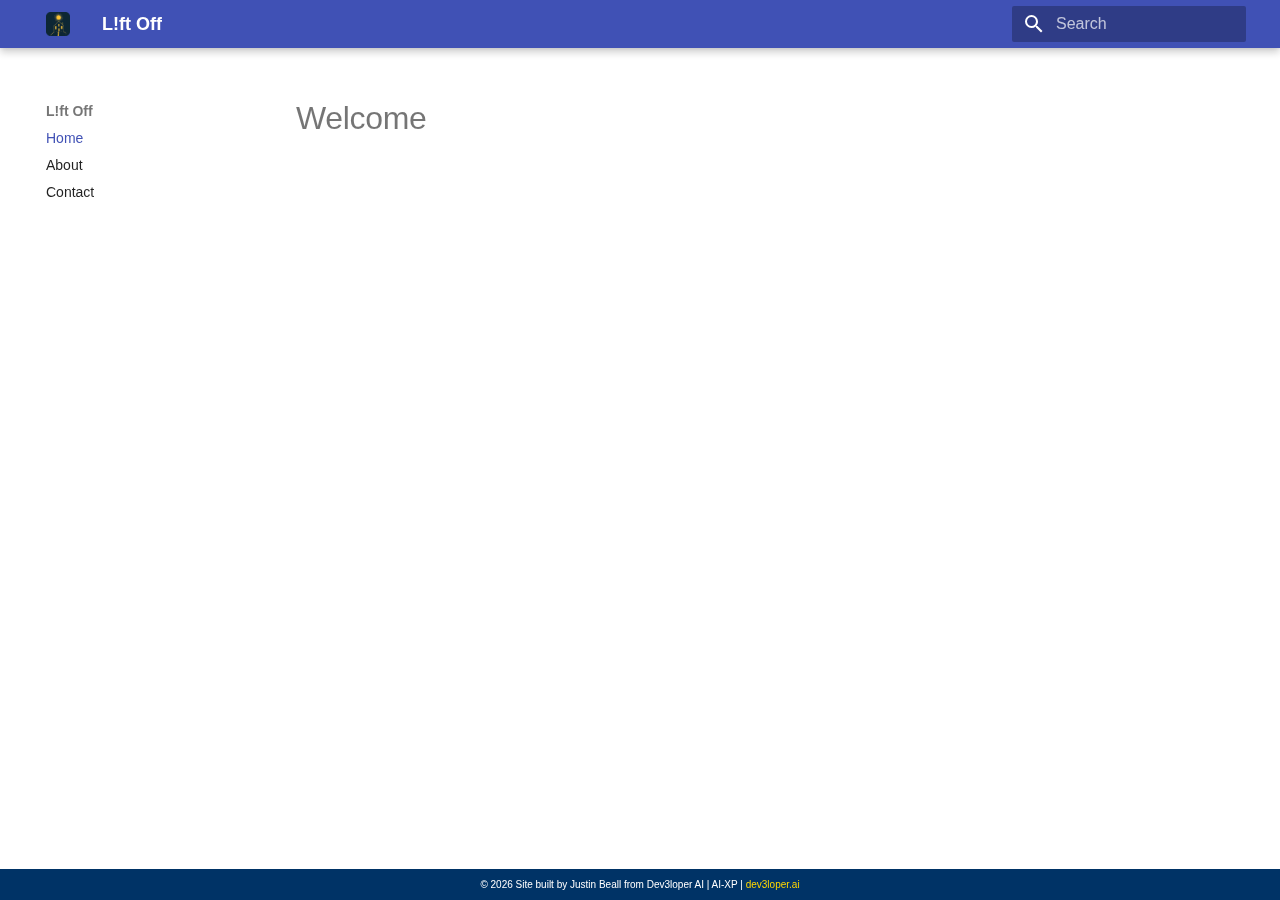
==== index.html @ d112f7d1 "Deployed b961b07 with MkDocs version: 1.6.1" ====
<!doctype html><html class=no-js lang=en><meta charset=utf-8><meta content="width=device-width,initial-scale=1" name=viewport><meta content="AI-powered website creation delivering stunning results in 72 hours." name=description><meta content="Justin Beall" name=author><link href=https://dev3l.github.io/lift-off/ rel=canonical><link href=about/ rel=next><link href=images/favicon.png rel=icon><meta content="mkdocs-1.6.1, mkdocs-material-9.5.46" name=generator><title>L!ft Off</title><link href=assets/stylesheets/main.6f8fc17f.min.css rel=stylesheet><link href=assets/stylesheets/palette.06af60db.min.css rel=stylesheet><link crossorigin href=https://fonts.gstatic.com rel=preconnect><link href="https://fonts.googleapis.com/css?family=<tbd>:300,300i,400,400i,700,700i%7CRoboto+Mono:400,400i,700,700i&display=fallback" rel=stylesheet><style>:root{--md-text-font:"<tbd>";--md-code-font:"Roboto Mono"}</style><link href=stylesheets/extra.css rel=stylesheet><script>__md_scope=new URL(".",location),__md_hash=e=>[...e].reduce(((e,_)=>(e<<5)-e+_.charCodeAt(0)),0),__md_get=(e,_=localStorage,t=__md_scope)=>JSON.parse(_.getItem(t.pathname+"."+e)),__md_set=(e,_,t=localStorage,a=__md_scope)=>{try{t.setItem(a.pathname+"."+e,JSON.stringify(_))}catch(e){}}</script><body data-md-color-primary="<tbd>-(red,-pink,purple,deep-purple,indigo,blue,light-blue,cyan,teal,green,light-green,lime,yellow,amber,orange,deep-orange,brown,grey,blue-grey,black,-white)" data-md-color-scheme="<tbd>" data-md-color-accent=indigo dir=ltr><input autocomplete=off class=md-toggle data-md-toggle=drawer id=__drawer type=checkbox><input autocomplete=off class=md-toggle data-md-toggle=search id=__search type=checkbox><label class=md-overlay for=__drawer></label><div data-md-component=skip><a class=md-skip href=#welcome> Skip to content </a></div><div data-md-component=announce></div><header class="md-header md-header--shadow" data-md-component=header><nav class="md-header__inner md-grid" aria-label=Header><a aria-label="L!ft Off" class="md-header__button md-logo" title="L!ft Off" data-md-component=logo href=.> <img alt=logo src=images/logo.png> </a><label class="md-header__button md-icon" for=__drawer><svg viewbox="0 0 24 24" xmlns=http://www.w3.org/2000/svg><path d="M3 6h18v2H3zm0 5h18v2H3zm0 5h18v2H3z"/></svg></label><div class=md-header__title data-md-component=header-title><div class=md-header__ellipsis><div class=md-header__topic><span class=md-ellipsis> L!ft Off </span></div><div class=md-header__topic data-md-component=header-topic><span class=md-ellipsis> Home </span></div></div></div><label class="md-header__button md-icon" for=__search><svg viewbox="0 0 24 24" xmlns=http://www.w3.org/2000/svg><path d="M9.5 3A6.5 6.5 0 0 1 16 9.5c0 1.61-.59 3.09-1.56 4.23l.27.27h.79l5 5-1.5 1.5-5-5v-.79l-.27-.27A6.52 6.52 0 0 1 9.5 16 6.5 6.5 0 0 1 3 9.5 6.5 6.5 0 0 1 9.5 3m0 2C7 5 5 7 5 9.5S7 14 9.5 14 14 12 14 9.5 12 5 9.5 5"/></svg></label><div class=md-search data-md-component=search role=dialog><label class=md-search__overlay for=__search></label><div class=md-search__inner role=search><form class=md-search__form name=search><input aria-label=Search autocapitalize=off autocomplete=off autocorrect=off class=md-search__input data-md-component=search-query name=query placeholder=Search required spellcheck=false type=text><label class="md-search__icon md-icon" for=__search><svg viewbox="0 0 24 24" xmlns=http://www.w3.org/2000/svg><path d="M9.5 3A6.5 6.5 0 0 1 16 9.5c0 1.61-.59 3.09-1.56 4.23l.27.27h.79l5 5-1.5 1.5-5-5v-.79l-.27-.27A6.52 6.52 0 0 1 9.5 16 6.5 6.5 0 0 1 3 9.5 6.5 6.5 0 0 1 9.5 3m0 2C7 5 5 7 5 9.5S7 14 9.5 14 14 12 14 9.5 12 5 9.5 5"/></svg> <svg viewbox="0 0 24 24" xmlns=http://www.w3.org/2000/svg><path d="M20 11v2H8l5.5 5.5-1.42 1.42L4.16 12l7.92-7.92L13.5 5.5 8 11z"/></svg></label><nav aria-label=Search class=md-search__options><button class="md-search__icon md-icon" aria-label=Clear tabindex=-1 title=Clear type=reset><svg viewbox="0 0 24 24" xmlns=http://www.w3.org/2000/svg><path d="M19 6.41 17.59 5 12 10.59 6.41 5 5 6.41 10.59 12 5 17.59 6.41 19 12 13.41 17.59 19 19 17.59 13.41 12z"/></svg></button></nav></form><div class=md-search__output><div class=md-search__scrollwrap data-md-scrollfix tabindex=0><div class=md-search-result data-md-component=search-result><div class=md-search-result__meta>Initializing search</div><ol class=md-search-result__list role=presentation></ol></div></div></div></div></div></nav></header><div class=md-container data-md-component=container><main class=md-main data-md-component=main><div class="md-main__inner md-grid"><div class="md-sidebar md-sidebar--primary" data-md-component=sidebar data-md-type=navigation><div class=md-sidebar__scrollwrap><div class=md-sidebar__inner><nav class="md-nav md-nav--primary" aria-label=Navigation data-md-level=0><label class=md-nav__title for=__drawer><a aria-label="L!ft Off" class="md-nav__button md-logo" title="L!ft Off" data-md-component=logo href=.> <img alt=logo src=images/logo.png> </a> L!ft Off</label><ul class=md-nav__list data-md-scrollfix><li class="md-nav__item md-nav__item--active"><input class="md-nav__toggle md-toggle" id=__toc type=checkbox> <a class="md-nav__link md-nav__link--active" href=.> <span class=md-ellipsis> Home </span> </a><li class=md-nav__item><a class=md-nav__link href=about/> <span class=md-ellipsis> About </span> </a><li class=md-nav__item><a class=md-nav__link href=contact/> <span class=md-ellipsis> Contact </span> </a></ul></nav></div></div></div><div class="md-sidebar md-sidebar--secondary" data-md-component=sidebar data-md-type=toc><div class=md-sidebar__scrollwrap><div class=md-sidebar__inner><nav aria-label="Table of contents" class="md-nav md-nav--secondary"></nav></div></div></div><div class=md-content data-md-component=content><article class="md-content__inner md-typeset"><h1 id=welcome>Welcome<a title="Permanent link" class=headerlink href=#welcome>¶</a></h1></article></div><script>var target=document.getElementById(location.hash.slice(1));target&&target.name&&(target.checked=target.name.startsWith("__tabbed_"))</script></div></main><footer class=md-footer><div class="md-footer-meta md-typeset"><div class="md-footer-meta__inner md-grid"><div class=md-copyright>Made with <a href=https://squidfunk.github.io/mkdocs-material/ rel=noopener target=_blank> Material for MkDocs </a></div></div></div></footer></div><div class=md-dialog data-md-component=dialog><div class="md-dialog__inner md-typeset"></div></div><script id=__config type=application/json>{"base": ".", "features": [], "search": "assets/javascripts/workers/search.6ce7567c.min.js", "translations": {"clipboard.copied": "Copied to clipboard", "clipboard.copy": "Copy to clipboard", "search.result.more.one": "1 more on this page", "search.result.more.other": "# more on this page", "search.result.none": "No matching documents", "search.result.one": "1 matching document", "search.result.other": "# matching documents", "search.result.placeholder": "Type to start searching", "search.result.term.missing": "Missing", "select.version": "Select version"}}</script><script src=assets/javascripts/bundle.83f73b43.min.js></script><script src=overrides/footer.js></script>
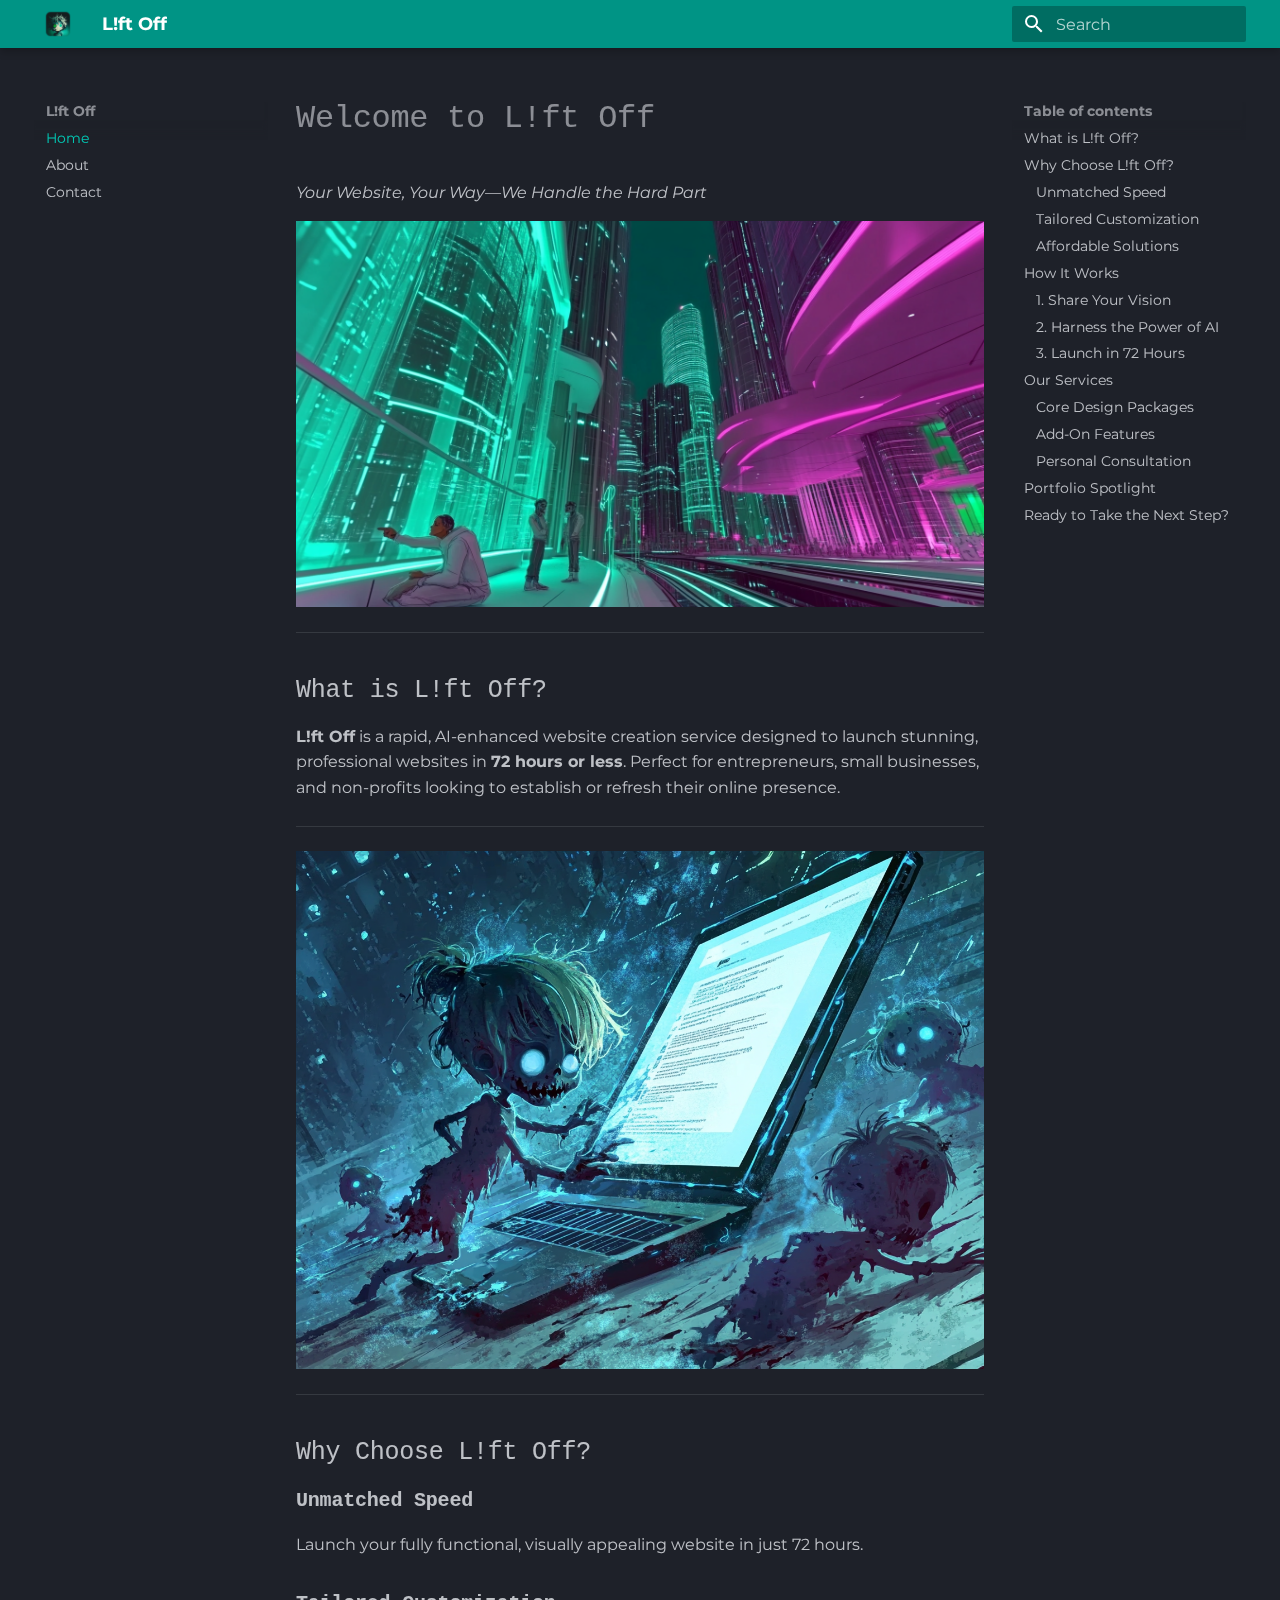
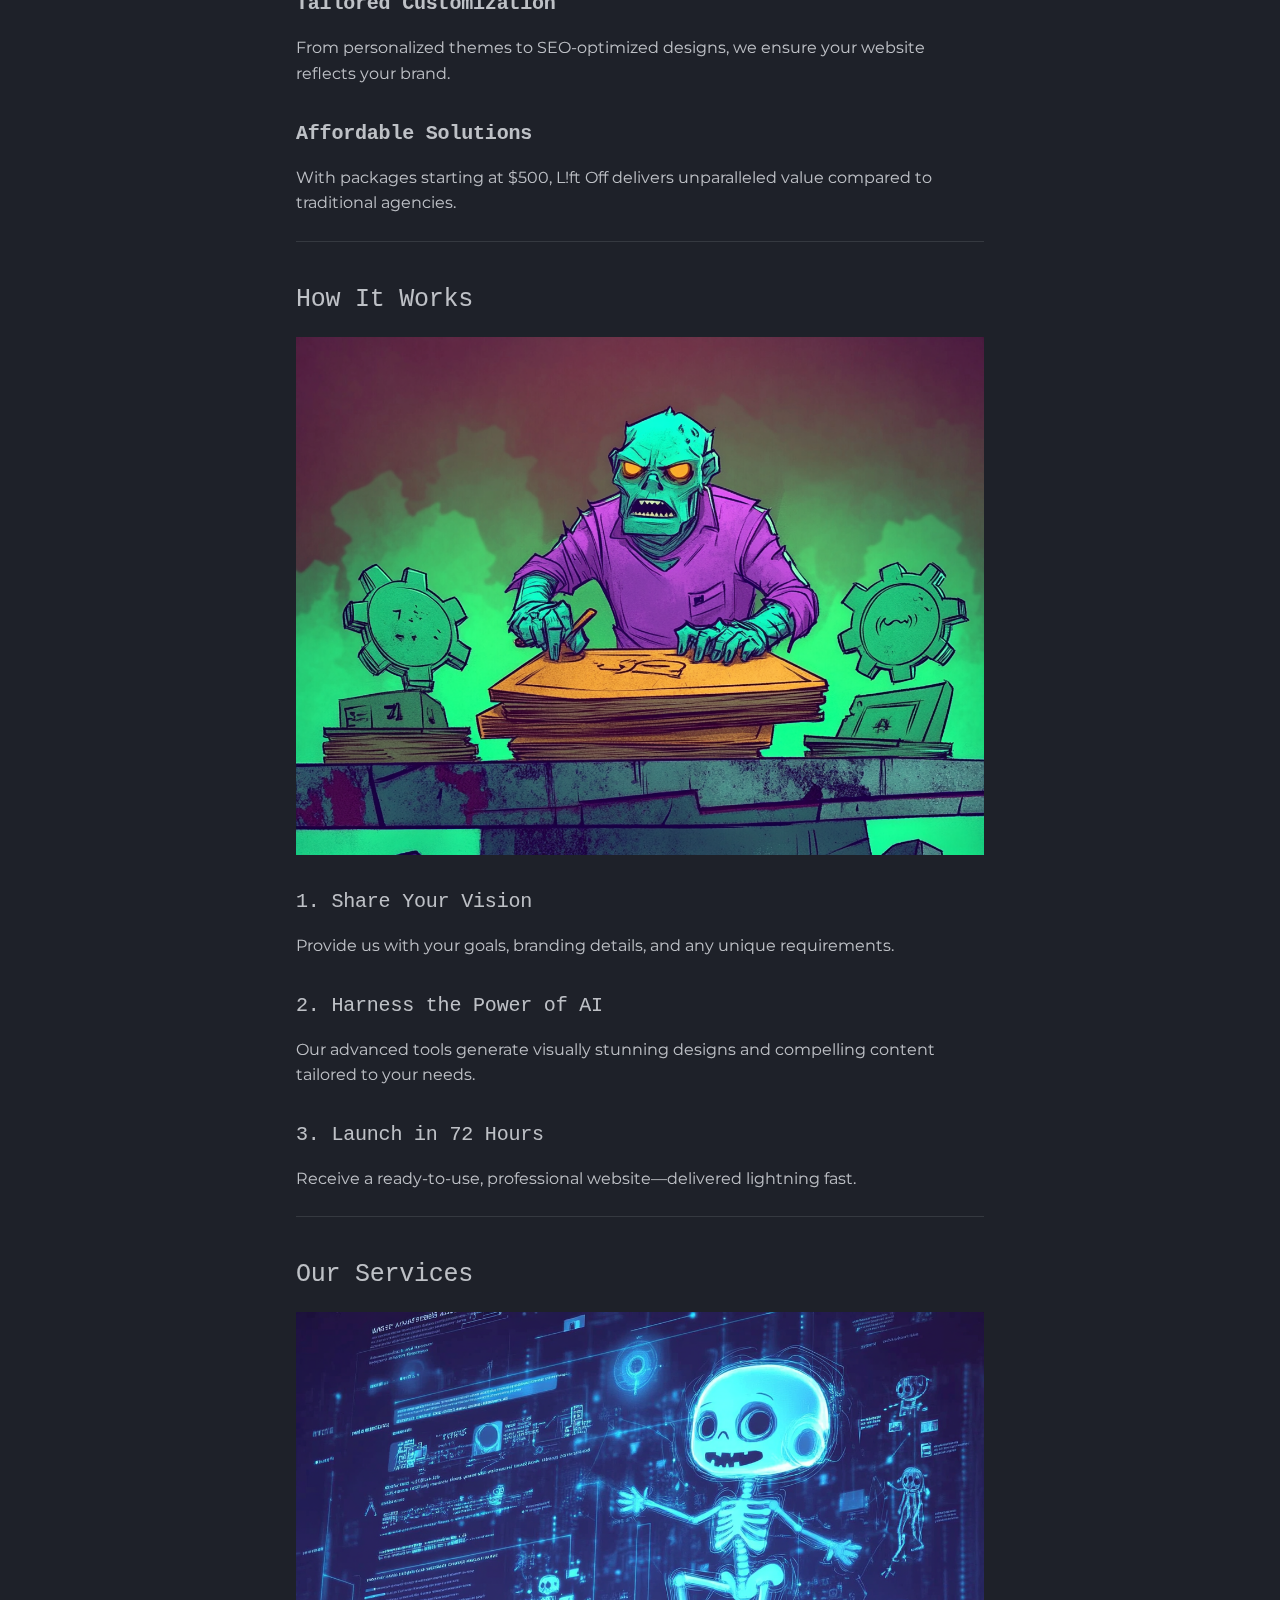
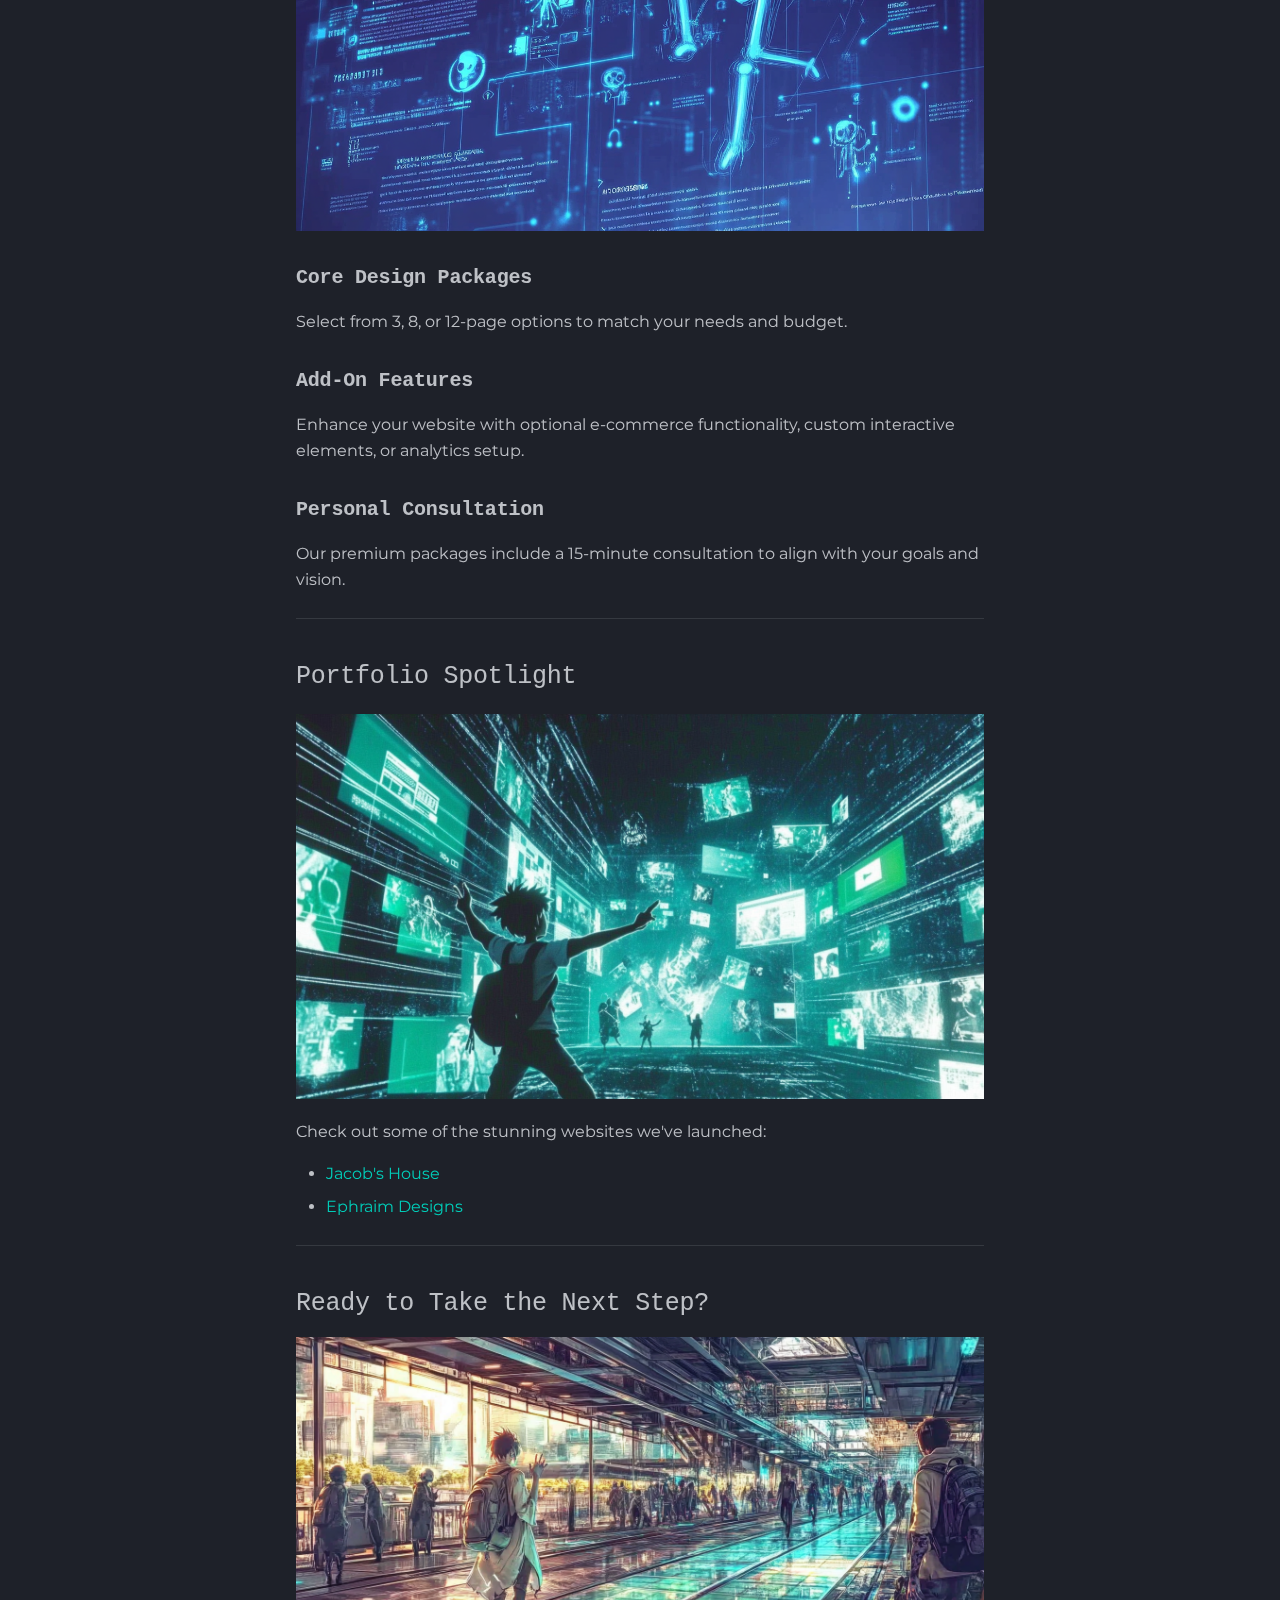
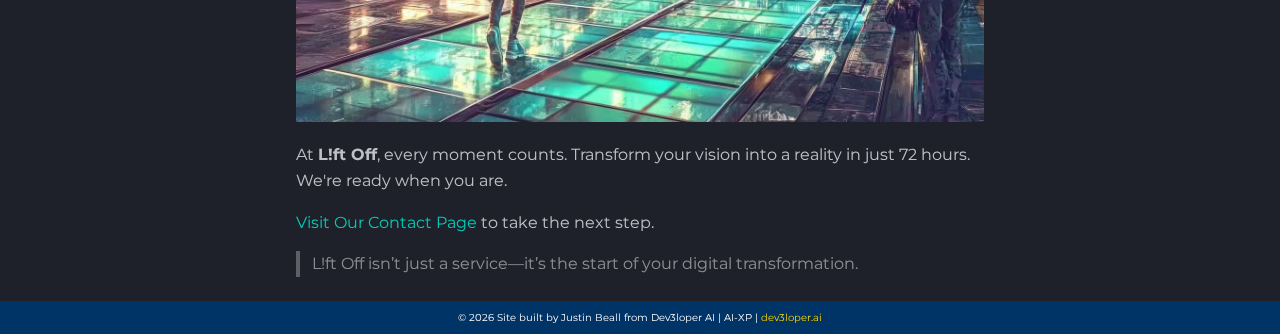
==== commit ba59ce24: "Deployed 72fd6d4 with MkDocs version: 1.6.1" ====
--- a/index.html
+++ b/index.html
@@ -1 +1 @@
-<!doctype html><html class=no-js lang=en><meta charset=utf-8><meta content="width=device-width,initial-scale=1" name=viewport><meta content="AI-powered website creation delivering stunning results in 72 hours." name=description><meta content="Justin Beall" name=author><link href=https://dev3l.github.io/lift-off/ rel=canonical><link href=about/ rel=next><link href=images/favicon.png rel=icon><meta content="mkdocs-1.6.1, mkdocs-material-9.5.46" name=generator><title>L!ft Off</title><link href=assets/stylesheets/main.6f8fc17f.min.css rel=stylesheet><link href=assets/stylesheets/palette.06af60db.min.css rel=stylesheet><link crossorigin href=https://fonts.gstatic.com rel=preconnect><link href="https://fonts.googleapis.com/css?family=<tbd>:300,300i,400,400i,700,700i%7CRoboto+Mono:400,400i,700,700i&display=fallback" rel=stylesheet><style>:root{--md-text-font:"<tbd>";--md-code-font:"Roboto Mono"}</style><link href=stylesheets/extra.css rel=stylesheet><script>__md_scope=new URL(".",location),__md_hash=e=>[...e].reduce(((e,_)=>(e<<5)-e+_.charCodeAt(0)),0),__md_get=(e,_=localStorage,t=__md_scope)=>JSON.parse(_.getItem(t.pathname+"."+e)),__md_set=(e,_,t=localStorage,a=__md_scope)=>{try{t.setItem(a.pathname+"."+e,JSON.stringify(_))}catch(e){}}</script><body data-md-color-primary="<tbd>-(red,-pink,purple,deep-purple,indigo,blue,light-blue,cyan,teal,green,light-green,lime,yellow,amber,orange,deep-orange,brown,grey,blue-grey,black,-white)" data-md-color-scheme="<tbd>" data-md-color-accent=indigo dir=ltr><input autocomplete=off class=md-toggle data-md-toggle=drawer id=__drawer type=checkbox><input autocomplete=off class=md-toggle data-md-toggle=search id=__search type=checkbox><label class=md-overlay for=__drawer></label><div data-md-component=skip><a class=md-skip href=#welcome> Skip to content </a></div><div data-md-component=announce></div><header class="md-header md-header--shadow" data-md-component=header><nav class="md-header__inner md-grid" aria-label=Header><a aria-label="L!ft Off" class="md-header__button md-logo" title="L!ft Off" data-md-component=logo href=.> <img alt=logo src=images/logo.png> </a><label class="md-header__button md-icon" for=__drawer><svg viewbox="0 0 24 24" xmlns=http://www.w3.org/2000/svg><path d="M3 6h18v2H3zm0 5h18v2H3zm0 5h18v2H3z"/></svg></label><div class=md-header__title data-md-component=header-title><div class=md-header__ellipsis><div class=md-header__topic><span class=md-ellipsis> L!ft Off </span></div><div class=md-header__topic data-md-component=header-topic><span class=md-ellipsis> Home </span></div></div></div><label class="md-header__button md-icon" for=__search><svg viewbox="0 0 24 24" xmlns=http://www.w3.org/2000/svg><path d="M9.5 3A6.5 6.5 0 0 1 16 9.5c0 1.61-.59 3.09-1.56 4.23l.27.27h.79l5 5-1.5 1.5-5-5v-.79l-.27-.27A6.52 6.52 0 0 1 9.5 16 6.5 6.5 0 0 1 3 9.5 6.5 6.5 0 0 1 9.5 3m0 2C7 5 5 7 5 9.5S7 14 9.5 14 14 12 14 9.5 12 5 9.5 5"/></svg></label><div class=md-search data-md-component=search role=dialog><label class=md-search__overlay for=__search></label><div class=md-search__inner role=search><form class=md-search__form name=search><input aria-label=Search autocapitalize=off autocomplete=off autocorrect=off class=md-search__input data-md-component=search-query name=query placeholder=Search required spellcheck=false type=text><label class="md-search__icon md-icon" for=__search><svg viewbox="0 0 24 24" xmlns=http://www.w3.org/2000/svg><path d="M9.5 3A6.5 6.5 0 0 1 16 9.5c0 1.61-.59 3.09-1.56 4.23l.27.27h.79l5 5-1.5 1.5-5-5v-.79l-.27-.27A6.52 6.52 0 0 1 9.5 16 6.5 6.5 0 0 1 3 9.5 6.5 6.5 0 0 1 9.5 3m0 2C7 5 5 7 5 9.5S7 14 9.5 14 14 12 14 9.5 12 5 9.5 5"/></svg> <svg viewbox="0 0 24 24" xmlns=http://www.w3.org/2000/svg><path d="M20 11v2H8l5.5 5.5-1.42 1.42L4.16 12l7.92-7.92L13.5 5.5 8 11z"/></svg></label><nav aria-label=Search class=md-search__options><button class="md-search__icon md-icon" aria-label=Clear tabindex=-1 title=Clear type=reset><svg viewbox="0 0 24 24" xmlns=http://www.w3.org/2000/svg><path d="M19 6.41 17.59 5 12 10.59 6.41 5 5 6.41 10.59 12 5 17.59 6.41 19 12 13.41 17.59 19 19 17.59 13.41 12z"/></svg></button></nav></form><div class=md-search__output><div class=md-search__scrollwrap data-md-scrollfix tabindex=0><div class=md-search-result data-md-component=search-result><div class=md-search-result__meta>Initializing search</div><ol class=md-search-result__list role=presentation></ol></div></div></div></div></div></nav></header><div class=md-container data-md-component=container><main class=md-main data-md-component=main><div class="md-main__inner md-grid"><div class="md-sidebar md-sidebar--primary" data-md-component=sidebar data-md-type=navigation><div class=md-sidebar__scrollwrap><div class=md-sidebar__inner><nav class="md-nav md-nav--primary" aria-label=Navigation data-md-level=0><label class=md-nav__title for=__drawer><a aria-label="L!ft Off" class="md-nav__button md-logo" title="L!ft Off" data-md-component=logo href=.> <img alt=logo src=images/logo.png> </a> L!ft Off</label><ul class=md-nav__list data-md-scrollfix><li class="md-nav__item md-nav__item--active"><input class="md-nav__toggle md-toggle" id=__toc type=checkbox> <a class="md-nav__link md-nav__link--active" href=.> <span class=md-ellipsis> Home </span> </a><li class=md-nav__item><a class=md-nav__link href=about/> <span class=md-ellipsis> About </span> </a><li class=md-nav__item><a class=md-nav__link href=contact/> <span class=md-ellipsis> Contact </span> </a></ul></nav></div></div></div><div class="md-sidebar md-sidebar--secondary" data-md-component=sidebar data-md-type=toc><div class=md-sidebar__scrollwrap><div class=md-sidebar__inner><nav aria-label="Table of contents" class="md-nav md-nav--secondary"></nav></div></div></div><div class=md-content data-md-component=content><article class="md-content__inner md-typeset"><h1 id=welcome>Welcome<a title="Permanent link" class=headerlink href=#welcome>¶</a></h1></article></div><script>var target=document.getElementById(location.hash.slice(1));target&&target.name&&(target.checked=target.name.startsWith("__tabbed_"))</script></div></main><footer class=md-footer><div class="md-footer-meta md-typeset"><div class="md-footer-meta__inner md-grid"><div class=md-copyright>Made with <a href=https://squidfunk.github.io/mkdocs-material/ rel=noopener target=_blank> Material for MkDocs </a></div></div></div></footer></div><div class=md-dialog data-md-component=dialog><div class="md-dialog__inner md-typeset"></div></div><script id=__config type=application/json>{"base": ".", "features": [], "search": "assets/javascripts/workers/search.6ce7567c.min.js", "translations": {"clipboard.copied": "Copied to clipboard", "clipboard.copy": "Copy to clipboard", "search.result.more.one": "1 more on this page", "search.result.more.other": "# more on this page", "search.result.none": "No matching documents", "search.result.one": "1 matching document", "search.result.other": "# matching documents", "search.result.placeholder": "Type to start searching", "search.result.term.missing": "Missing", "select.version": "Select version"}}</script><script src=assets/javascripts/bundle.83f73b43.min.js></script><script src=overrides/footer.js></script>+<!doctype html><html class=no-js lang=en><meta charset=utf-8><meta content="width=device-width,initial-scale=1" name=viewport><meta content="AI-powered website creation delivering stunning results in 72 hours." name=description><meta content="Justin Beall" name=author><link href=https://dev3l.github.io/lift-off/ rel=canonical><link href=about/ rel=next><link href=images/favicon.png rel=icon><meta content="mkdocs-1.6.1, mkdocs-material-9.5.46" name=generator><title>Home - L!ft Off</title><link href=assets/stylesheets/main.6f8fc17f.min.css rel=stylesheet><link href=assets/stylesheets/palette.06af60db.min.css rel=stylesheet><link crossorigin href=https://fonts.gstatic.com rel=preconnect><link href="https://fonts.googleapis.com/css?family=Montserrat:300,300i,400,400i,700,700i%7CRoboto+Mono:400,400i,700,700i&display=fallback" rel=stylesheet><style>:root{--md-text-font:"Montserrat";--md-code-font:"Roboto Mono"}</style><link href=stylesheets/extra.css rel=stylesheet><script>__md_scope=new URL(".",location),__md_hash=e=>[...e].reduce(((e,_)=>(e<<5)-e+_.charCodeAt(0)),0),__md_get=(e,_=localStorage,t=__md_scope)=>JSON.parse(_.getItem(t.pathname+"."+e)),__md_set=(e,_,t=localStorage,a=__md_scope)=>{try{t.setItem(a.pathname+"."+e,JSON.stringify(_))}catch(e){}}</script><meta content=Home name=title><link href=https://cdnjs.cloudflare.com/ajax/libs/font-awesome/6.4.2/css/all.min.css rel=stylesheet><meta content="L!ft Off AI website creation fast website delivery professional websites Dev3loper AI custom website design website SEO" name=keywords><meta content=website property=og:type><meta content=https://dev3l.github.io/lift-off/ property=og:url><meta content=Home property=og:title><meta content="AI-powered website creation delivering stunning results in 72 hours." property=og:description><meta content=images/home/lift-off-hero.png property=og:image><meta content=summary_large_image property=twitter:card><meta content=https://dev3l.github.io/lift-off/ property=twitter:url><meta content=Home property=twitter:title><meta content="AI-powered website creation delivering stunning results in 72 hours." property=twitter:description><meta content=images/home/lift-off-hero.png property=twitter:image><script type=application/ld+json>{"@context": "https://schema.org", "@type": "Article", "headline": "Home", "image": ["images/home/lift-off-hero.png"], "datePublished": "2024-11-29 05:18:40 -0500", "dateModified": "2024-11-29 06:12:13 -0500", "author": [{"@type": "Organization", "name": "Ultralytics", "url": "https://ultralytics.com/"}], "abstract": "AI-powered website creation delivering stunning results in 72 hours."}</script><body data-md-color-accent=indigo data-md-color-primary=teal data-md-color-scheme=slate dir=ltr><input autocomplete=off class=md-toggle data-md-toggle=drawer id=__drawer type=checkbox><input autocomplete=off class=md-toggle data-md-toggle=search id=__search type=checkbox><label class=md-overlay for=__drawer></label><div data-md-component=skip><a class=md-skip href=#welcome-to-lft-off> Skip to content </a></div><div data-md-component=announce></div><header class="md-header md-header--shadow" data-md-component=header><nav class="md-header__inner md-grid" aria-label=Header><a aria-label="L!ft Off" class="md-header__button md-logo" title="L!ft Off" data-md-component=logo href=.> <img alt=logo src=images/logo.png> </a><label class="md-header__button md-icon" for=__drawer><svg viewbox="0 0 24 24" xmlns=http://www.w3.org/2000/svg><path d="M3 6h18v2H3zm0 5h18v2H3zm0 5h18v2H3z"></path></svg></label><div class=md-header__title data-md-component=header-title><div class=md-header__ellipsis><div class=md-header__topic><span class=md-ellipsis> L!ft Off </span></div><div class=md-header__topic data-md-component=header-topic><span class=md-ellipsis> Home </span></div></div></div><label class="md-header__button md-icon" for=__search><svg viewbox="0 0 24 24" xmlns=http://www.w3.org/2000/svg><path d="M9.5 3A6.5 6.5 0 0 1 16 9.5c0 1.61-.59 3.09-1.56 4.23l.27.27h.79l5 5-1.5 1.5-5-5v-.79l-.27-.27A6.52 6.52 0 0 1 9.5 16 6.5 6.5 0 0 1 3 9.5 6.5 6.5 0 0 1 9.5 3m0 2C7 5 5 7 5 9.5S7 14 9.5 14 14 12 14 9.5 12 5 9.5 5"></path></svg></label><div class=md-search data-md-component=search role=dialog><label class=md-search__overlay for=__search></label><div class=md-search__inner role=search><form class=md-search__form name=search><input aria-label=Search autocapitalize=off autocomplete=off autocorrect=off class=md-search__input data-md-component=search-query name=query placeholder=Search required spellcheck=false type=text><label class="md-search__icon md-icon" for=__search><svg viewbox="0 0 24 24" xmlns=http://www.w3.org/2000/svg><path d="M9.5 3A6.5 6.5 0 0 1 16 9.5c0 1.61-.59 3.09-1.56 4.23l.27.27h.79l5 5-1.5 1.5-5-5v-.79l-.27-.27A6.52 6.52 0 0 1 9.5 16 6.5 6.5 0 0 1 3 9.5 6.5 6.5 0 0 1 9.5 3m0 2C7 5 5 7 5 9.5S7 14 9.5 14 14 12 14 9.5 12 5 9.5 5"></path></svg> <svg viewbox="0 0 24 24" xmlns=http://www.w3.org/2000/svg><path d="M20 11v2H8l5.5 5.5-1.42 1.42L4.16 12l7.92-7.92L13.5 5.5 8 11z"></path></svg></label><nav aria-label=Search class=md-search__options><button class="md-search__icon md-icon" aria-label=Clear tabindex=-1 title=Clear type=reset><svg viewbox="0 0 24 24" xmlns=http://www.w3.org/2000/svg><path d="M19 6.41 17.59 5 12 10.59 6.41 5 5 6.41 10.59 12 5 17.59 6.41 19 12 13.41 17.59 19 19 17.59 13.41 12z"></path></svg></button></nav></form><div class=md-search__output><div class=md-search__scrollwrap data-md-scrollfix tabindex=0><div class=md-search-result data-md-component=search-result><div class=md-search-result__meta>Initializing search</div><ol class=md-search-result__list role=presentation></ol></div></div></div></div></div></nav></header><div class=md-container data-md-component=container><main class=md-main data-md-component=main><div class="md-main__inner md-grid"><div class="md-sidebar md-sidebar--primary" data-md-component=sidebar data-md-type=navigation><div class=md-sidebar__scrollwrap><div class=md-sidebar__inner><nav class="md-nav md-nav--primary" aria-label=Navigation data-md-level=0><label class=md-nav__title for=__drawer><a aria-label="L!ft Off" class="md-nav__button md-logo" title="L!ft Off" data-md-component=logo href=.> <img alt=logo src=images/logo.png> </a> L!ft Off</label><ul class=md-nav__list data-md-scrollfix><li class="md-nav__item md-nav__item--active"><input class="md-nav__toggle md-toggle" id=__toc type=checkbox> <label class="md-nav__link md-nav__link--active" for=__toc><span class=md-ellipsis> Home </span> <span class="md-nav__icon md-icon"></span></label> <a class="md-nav__link md-nav__link--active" href=.> <span class=md-ellipsis> Home </span> </a> <nav aria-label="Table of contents" class="md-nav md-nav--secondary"><label class=md-nav__title for=__toc><span class="md-nav__icon md-icon"></span> Table of contents</label><ul class=md-nav__list data-md-component=toc data-md-scrollfix><li class=md-nav__item><a class=md-nav__link href=#what-is-lft-off> <span class=md-ellipsis> What is L!ft Off? </span> </a><li class=md-nav__item><a class=md-nav__link href=#why-choose-lft-off> <span class=md-ellipsis> Why Choose L!ft Off? </span> </a> <nav aria-label="Why Choose L!ft Off?" class=md-nav><ul class=md-nav__list><li class=md-nav__item><a class=md-nav__link href=#unmatched-speed> <span class=md-ellipsis> Unmatched Speed </span> </a><li class=md-nav__item><a class=md-nav__link href=#tailored-customization> <span class=md-ellipsis> Tailored Customization </span> </a><li class=md-nav__item><a class=md-nav__link href=#affordable-solutions> <span class=md-ellipsis> Affordable Solutions </span> </a></ul></nav><li class=md-nav__item><a class=md-nav__link href=#how-it-works> <span class=md-ellipsis> How It Works </span> </a> <nav aria-label="How It Works" class=md-nav><ul class=md-nav__list><li class=md-nav__item><a class=md-nav__link href=#1-share-your-vision> <span class=md-ellipsis> 1. Share Your Vision </span> </a><li class=md-nav__item><a class=md-nav__link href=#2-harness-the-power-of-ai> <span class=md-ellipsis> 2. Harness the Power of AI </span> </a><li class=md-nav__item><a class=md-nav__link href=#3-launch-in-72-hours> <span class=md-ellipsis> 3. Launch in 72 Hours </span> </a></ul></nav><li class=md-nav__item><a class=md-nav__link href=#our-services> <span class=md-ellipsis> Our Services </span> </a> <nav aria-label="Our Services" class=md-nav><ul class=md-nav__list><li class=md-nav__item><a class=md-nav__link href=#core-design-packages> <span class=md-ellipsis> Core Design Packages </span> </a><li class=md-nav__item><a class=md-nav__link href=#add-on-features> <span class=md-ellipsis> Add-On Features </span> </a><li class=md-nav__item><a class=md-nav__link href=#personal-consultation> <span class=md-ellipsis> Personal Consultation </span> </a></ul></nav><li class=md-nav__item><a class=md-nav__link href=#portfolio-spotlight> <span class=md-ellipsis> Portfolio Spotlight </span> </a><li class=md-nav__item><a class=md-nav__link href=#ready-to-take-the-next-step> <span class=md-ellipsis> Ready to Take the Next Step? </span> </a></ul></nav><li class=md-nav__item><a class=md-nav__link href=about/> <span class=md-ellipsis> About </span> </a><li class=md-nav__item><a class=md-nav__link href=contact/> <span class=md-ellipsis> Contact </span> </a></ul></nav></div></div></div><div class="md-sidebar md-sidebar--secondary" data-md-component=sidebar data-md-type=toc><div class=md-sidebar__scrollwrap><div class=md-sidebar__inner><nav aria-label="Table of contents" class="md-nav md-nav--secondary"><label class=md-nav__title for=__toc><span class="md-nav__icon md-icon"></span> Table of contents</label><ul class=md-nav__list data-md-component=toc data-md-scrollfix><li class=md-nav__item><a class=md-nav__link href=#what-is-lft-off> <span class=md-ellipsis> What is L!ft Off? </span> </a><li class=md-nav__item><a class=md-nav__link href=#why-choose-lft-off> <span class=md-ellipsis> Why Choose L!ft Off? </span> </a> <nav aria-label="Why Choose L!ft Off?" class=md-nav><ul class=md-nav__list><li class=md-nav__item><a class=md-nav__link href=#unmatched-speed> <span class=md-ellipsis> Unmatched Speed </span> </a><li class=md-nav__item><a class=md-nav__link href=#tailored-customization> <span class=md-ellipsis> Tailored Customization </span> </a><li class=md-nav__item><a class=md-nav__link href=#affordable-solutions> <span class=md-ellipsis> Affordable Solutions </span> </a></ul></nav><li class=md-nav__item><a class=md-nav__link href=#how-it-works> <span class=md-ellipsis> How It Works </span> </a> <nav aria-label="How It Works" class=md-nav><ul class=md-nav__list><li class=md-nav__item><a class=md-nav__link href=#1-share-your-vision> <span class=md-ellipsis> 1. Share Your Vision </span> </a><li class=md-nav__item><a class=md-nav__link href=#2-harness-the-power-of-ai> <span class=md-ellipsis> 2. Harness the Power of AI </span> </a><li class=md-nav__item><a class=md-nav__link href=#3-launch-in-72-hours> <span class=md-ellipsis> 3. Launch in 72 Hours </span> </a></ul></nav><li class=md-nav__item><a class=md-nav__link href=#our-services> <span class=md-ellipsis> Our Services </span> </a> <nav aria-label="Our Services" class=md-nav><ul class=md-nav__list><li class=md-nav__item><a class=md-nav__link href=#core-design-packages> <span class=md-ellipsis> Core Design Packages </span> </a><li class=md-nav__item><a class=md-nav__link href=#add-on-features> <span class=md-ellipsis> Add-On Features </span> </a><li class=md-nav__item><a class=md-nav__link href=#personal-consultation> <span class=md-ellipsis> Personal Consultation </span> </a></ul></nav><li class=md-nav__item><a class=md-nav__link href=#portfolio-spotlight> <span class=md-ellipsis> Portfolio Spotlight </span> </a><li class=md-nav__item><a class=md-nav__link href=#ready-to-take-the-next-step> <span class=md-ellipsis> Ready to Take the Next Step? </span> </a></ul></nav></div></div></div><div class=md-content data-md-component=content><article class="md-content__inner md-typeset"><h1 id=welcome-to-lft-off>Welcome to <strong>L!ft Off</strong><a title="Permanent link" class=headerlink href=#welcome-to-lft-off>¶</a></h1><p><em>Your Website, Your Way—We Handle the Hard Part</em><p><img alt="A futuristic glowing pathway leading to a digital skyline, representing L!ft Off's speed and professionalism in website creation" style="width:100%;max-width:1000px;margin:auto auto 20px;display:block" src=images/home/lift-off-hero.png><hr><h2 id=what-is-lft-off><strong>What is L!ft Off?</strong><a title="Permanent link" class=headerlink href=#what-is-lft-off>¶</a></h2><p><strong>L!ft Off</strong> is a rapid, AI-enhanced website creation service designed to launch stunning, professional websites in <strong>72 hours or less</strong>. Perfect for entrepreneurs, small businesses, and non-profits looking to establish or refresh their online presence.<hr><p><img alt="A glowing digital website screen surrounded by anime-style zombie hands symbolizing speed and creativity in website design" style="width:100%;max-width:800px;margin:20px auto;display:block" src=images/home/lift-off-intro.png><hr><h2 id=why-choose-lft-off><strong>Why Choose L!ft Off?</strong><a title="Permanent link" class=headerlink href=#why-choose-lft-off>¶</a></h2><h3 id=unmatched-speed><strong>Unmatched Speed</strong><a title="Permanent link" class=headerlink href=#unmatched-speed>¶</a></h3><p>Launch your fully functional, visually appealing website in just 72 hours.<h3 id=tailored-customization><strong>Tailored Customization</strong><a title="Permanent link" class=headerlink href=#tailored-customization>¶</a></h3><p>From personalized themes to SEO-optimized designs, we ensure your website reflects your brand.<h3 id=affordable-solutions><strong>Affordable Solutions</strong><a title="Permanent link" class=headerlink href=#affordable-solutions>¶</a></h3><p>With packages starting at $500, L!ft Off delivers unparalleled value compared to traditional agencies.<hr><h2 id=how-it-works><strong>How It Works</strong><a title="Permanent link" class=headerlink href=#how-it-works>¶</a></h2><p><img alt="A futuristic AI-powered workflow with glowing green and blue elements representing efficiency and technology in website creation" style="width:100%;max-width:800px;margin:20px auto;display:block" src=images/home/lift-off-process.png><h3 id=1-share-your-vision>1. Share Your Vision<a title="Permanent link" class=headerlink href=#1-share-your-vision>¶</a></h3><p>Provide us with your goals, branding details, and any unique requirements.<h3 id=2-harness-the-power-of-ai>2. Harness the Power of AI<a title="Permanent link" class=headerlink href=#2-harness-the-power-of-ai>¶</a></h3><p>Our advanced tools generate visually stunning designs and compelling content tailored to your needs.<h3 id=3-launch-in-72-hours>3. Launch in 72 Hours<a title="Permanent link" class=headerlink href=#3-launch-in-72-hours>¶</a></h3><p>Receive a ready-to-use, professional website—delivered lightning fast.<hr><h2 id=our-services><strong>Our Services</strong><a title="Permanent link" class=headerlink href=#our-services>¶</a></h2><p><img alt="A colorful cartoonish infographic showing website packages and customization options, emphasizing flexibility and creativity" style="width:100%;max-width:800px;margin:20px auto;display:block" src=images/home/lift-off-services.png><h3 id=core-design-packages><strong>Core Design Packages</strong><a title="Permanent link" class=headerlink href=#core-design-packages>¶</a></h3><p>Select from 3, 8, or 12-page options to match your needs and budget.<h3 id=add-on-features><strong>Add-On Features</strong><a title="Permanent link" class=headerlink href=#add-on-features>¶</a></h3><p>Enhance your website with optional e-commerce functionality, custom interactive elements, or analytics setup.<h3 id=personal-consultation><strong>Personal Consultation</strong><a title="Permanent link" class=headerlink href=#personal-consultation>¶</a></h3><p>Our premium packages include a 15-minute consultation to align with your goals and vision.<hr><h2 id=portfolio-spotlight><strong>Portfolio Spotlight</strong><a title="Permanent link" class=headerlink href=#portfolio-spotlight>¶</a></h2><p><img alt="Portfolio preview showcasing completed websites with glowing green and blue effects, cartoonish characters highlighting the creativity behind each project" style="width:100%;max-width:800px;margin:20px auto;display:block" src=images/home/lift-off-portfolio.png><p>Check out some of the stunning websites we've launched:<ul><li><a href=https://dev3l.github.io/jacobs-house/>Jacob's House</a><li><a href=https://dev3l.github.io/ephraim-designs/>Ephraim Designs</a></ul><hr><h2 id=ready-to-take-the-next-step><strong>Ready to Take the Next Step?</strong><a title="Permanent link" class=headerlink href=#ready-to-take-the-next-step>¶</a></h2><p><img alt="A glowing digital pathway with vibrant green and blue tiles leading to a futuristic skyline, symbolizing the transformative journey with L!ft Off" style="width:100%;max-width:800px;margin:auto auto 20px;display:block" src=images/cta-pathway.png><p>At <strong>L!ft Off</strong>, every moment counts. Transform your vision into a reality in just 72 hours. We're ready when you are.<p><a href=contact/>Visit Our Contact Page</a> to take the next step.<blockquote><p>L!ft Off isn’t just a service—it’s the start of your digital transformation.</blockquote><div class=share-buttons><button class="share-button hover-item" onclick="window.open('https://twitter.com/intent/tweet?url=https://dev3l.github.io/lift-off/', 'TwitterShare', 'width=550,height=680,menubar=no,toolbar=no'); return false;"><i class="fa-brands fa-x-twitter"></i> Tweet</button><button class="share-button hover-item linkedin" onclick="window.open('https://www.linkedin.com/shareArticle?url=https://dev3l.github.io/lift-off/', 'LinkedinShare', 'width=550,height=730,menubar=no,toolbar=no'); return false;"><i class="fa-brands fa-linkedin-in"></i> Share</button></div></article></div><script>var target=document.getElementById(location.hash.slice(1));target&&target.name&&(target.checked=target.name.startsWith("__tabbed_"))</script></div></main><footer class=md-footer><div class="md-footer-meta md-typeset"><div class="md-footer-meta__inner md-grid"><div class=md-copyright>Made with <a href=https://squidfunk.github.io/mkdocs-material/ rel=noopener target=_blank> Material for MkDocs </a></div></div></div></footer></div><div class=md-dialog data-md-component=dialog><div class="md-dialog__inner md-typeset"></div></div><script id=__config type=application/json>{"base": ".", "features": [], "search": "assets/javascripts/workers/search.6ce7567c.min.js", "translations": {"clipboard.copied": "Copied to clipboard", "clipboard.copy": "Copy to clipboard", "search.result.more.one": "1 more on this page", "search.result.more.other": "# more on this page", "search.result.none": "No matching documents", "search.result.one": "1 matching document", "search.result.other": "# matching documents", "search.result.placeholder": "Type to start searching", "search.result.term.missing": "Missing", "select.version": "Select version"}}</script><script src=assets/javascripts/bundle.83f73b43.min.js></script><script src=overrides/footer.js></script>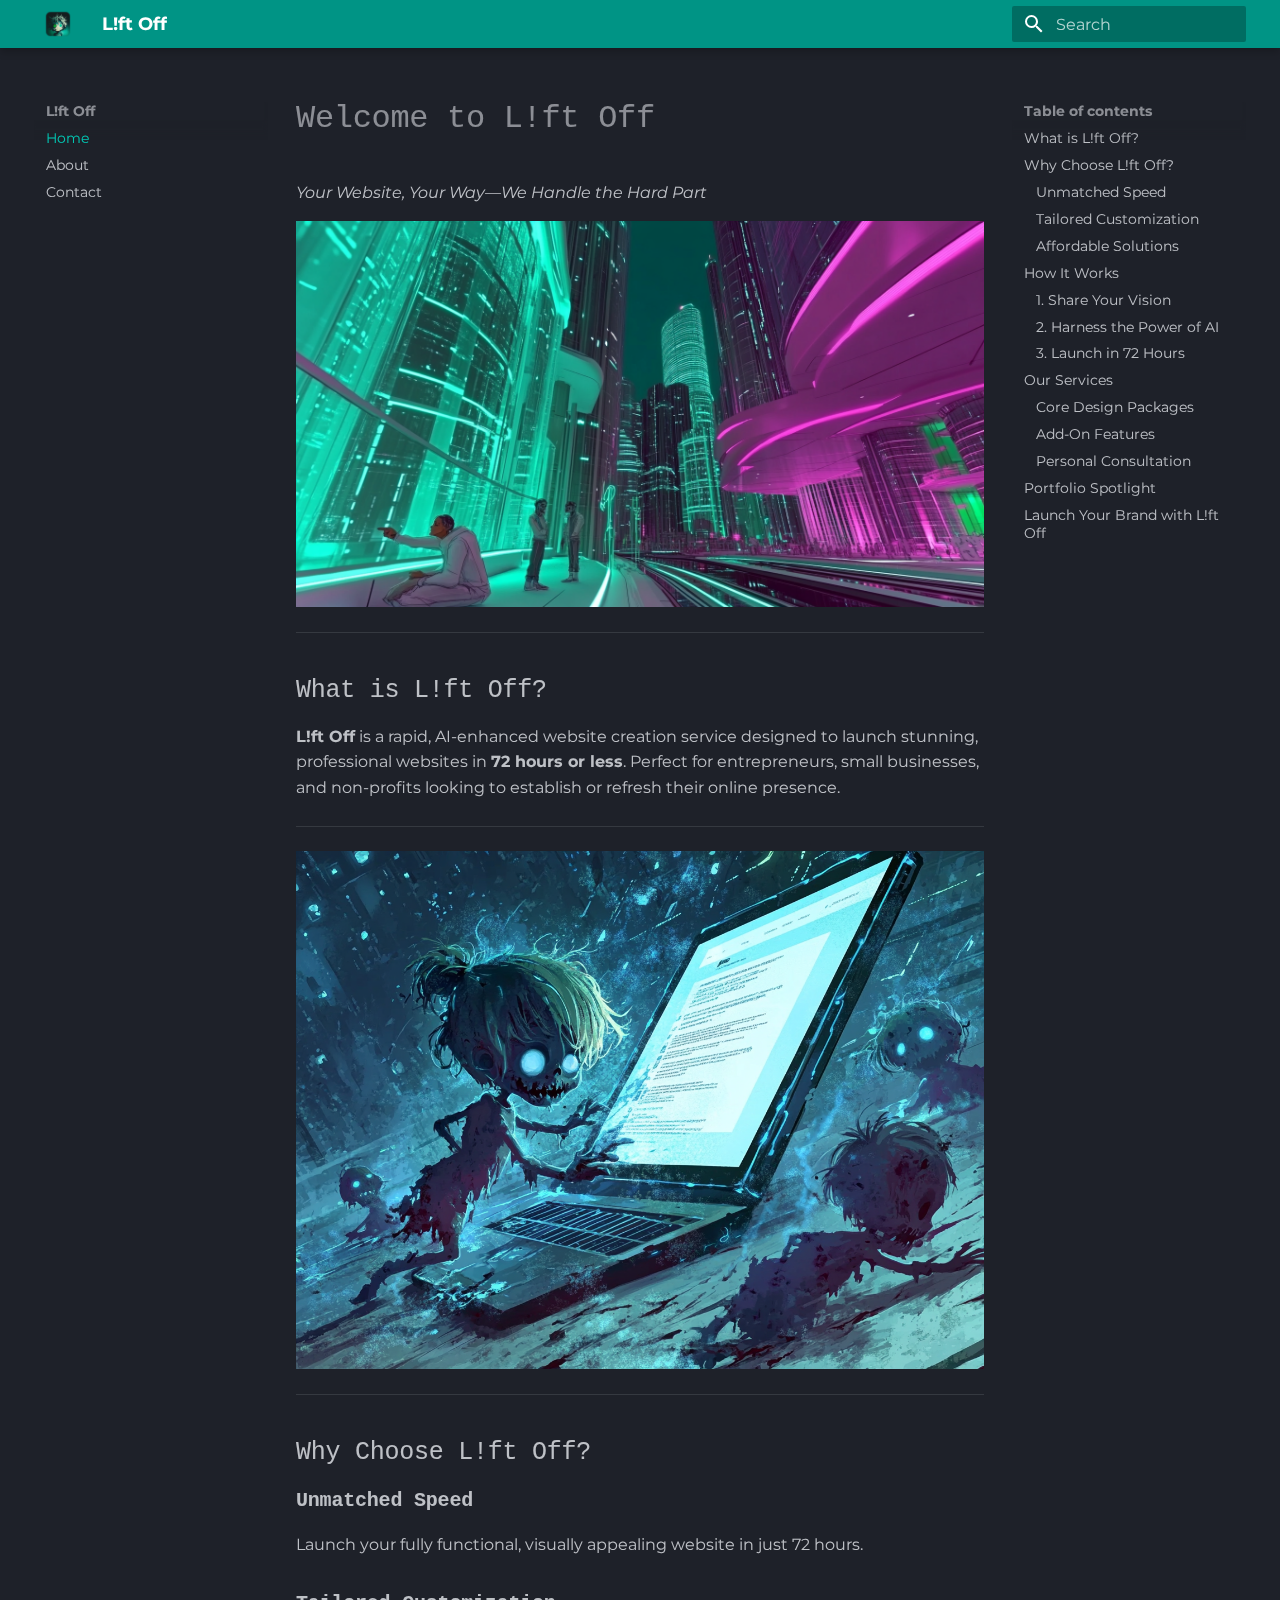
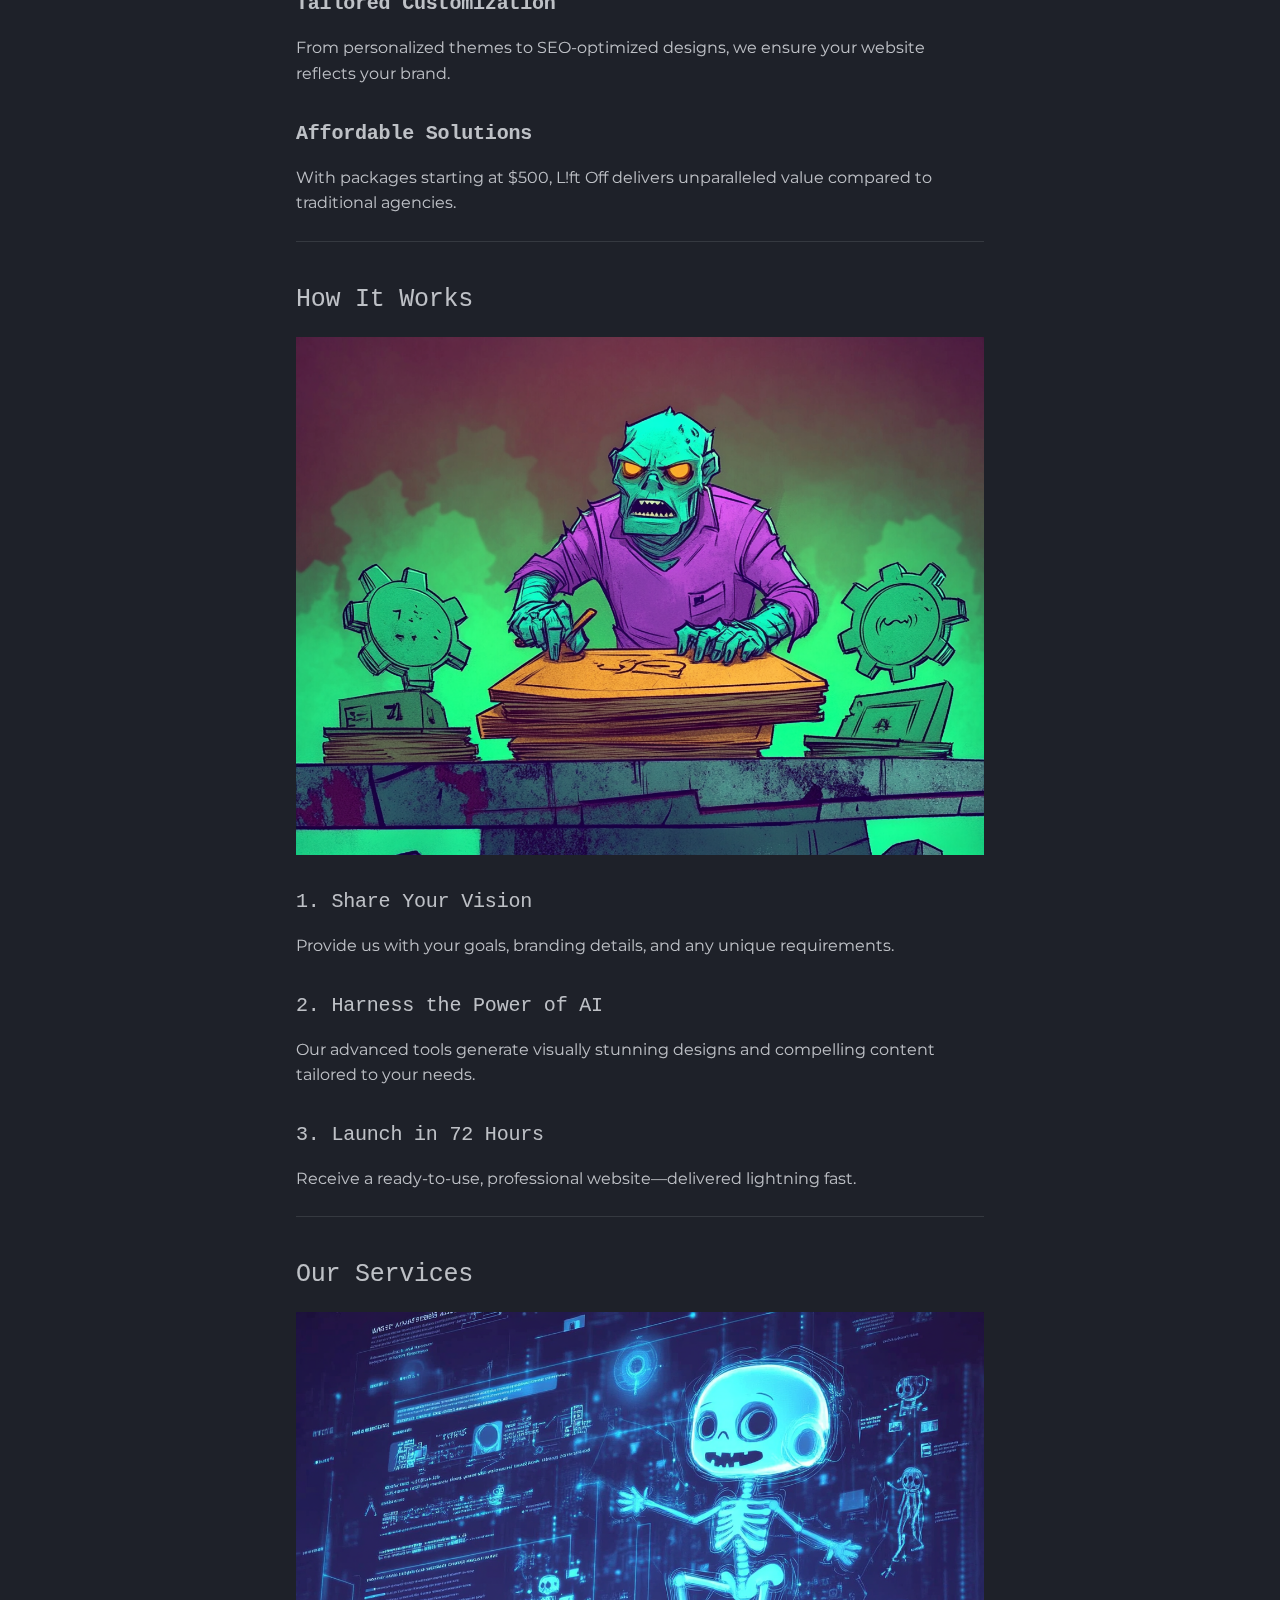
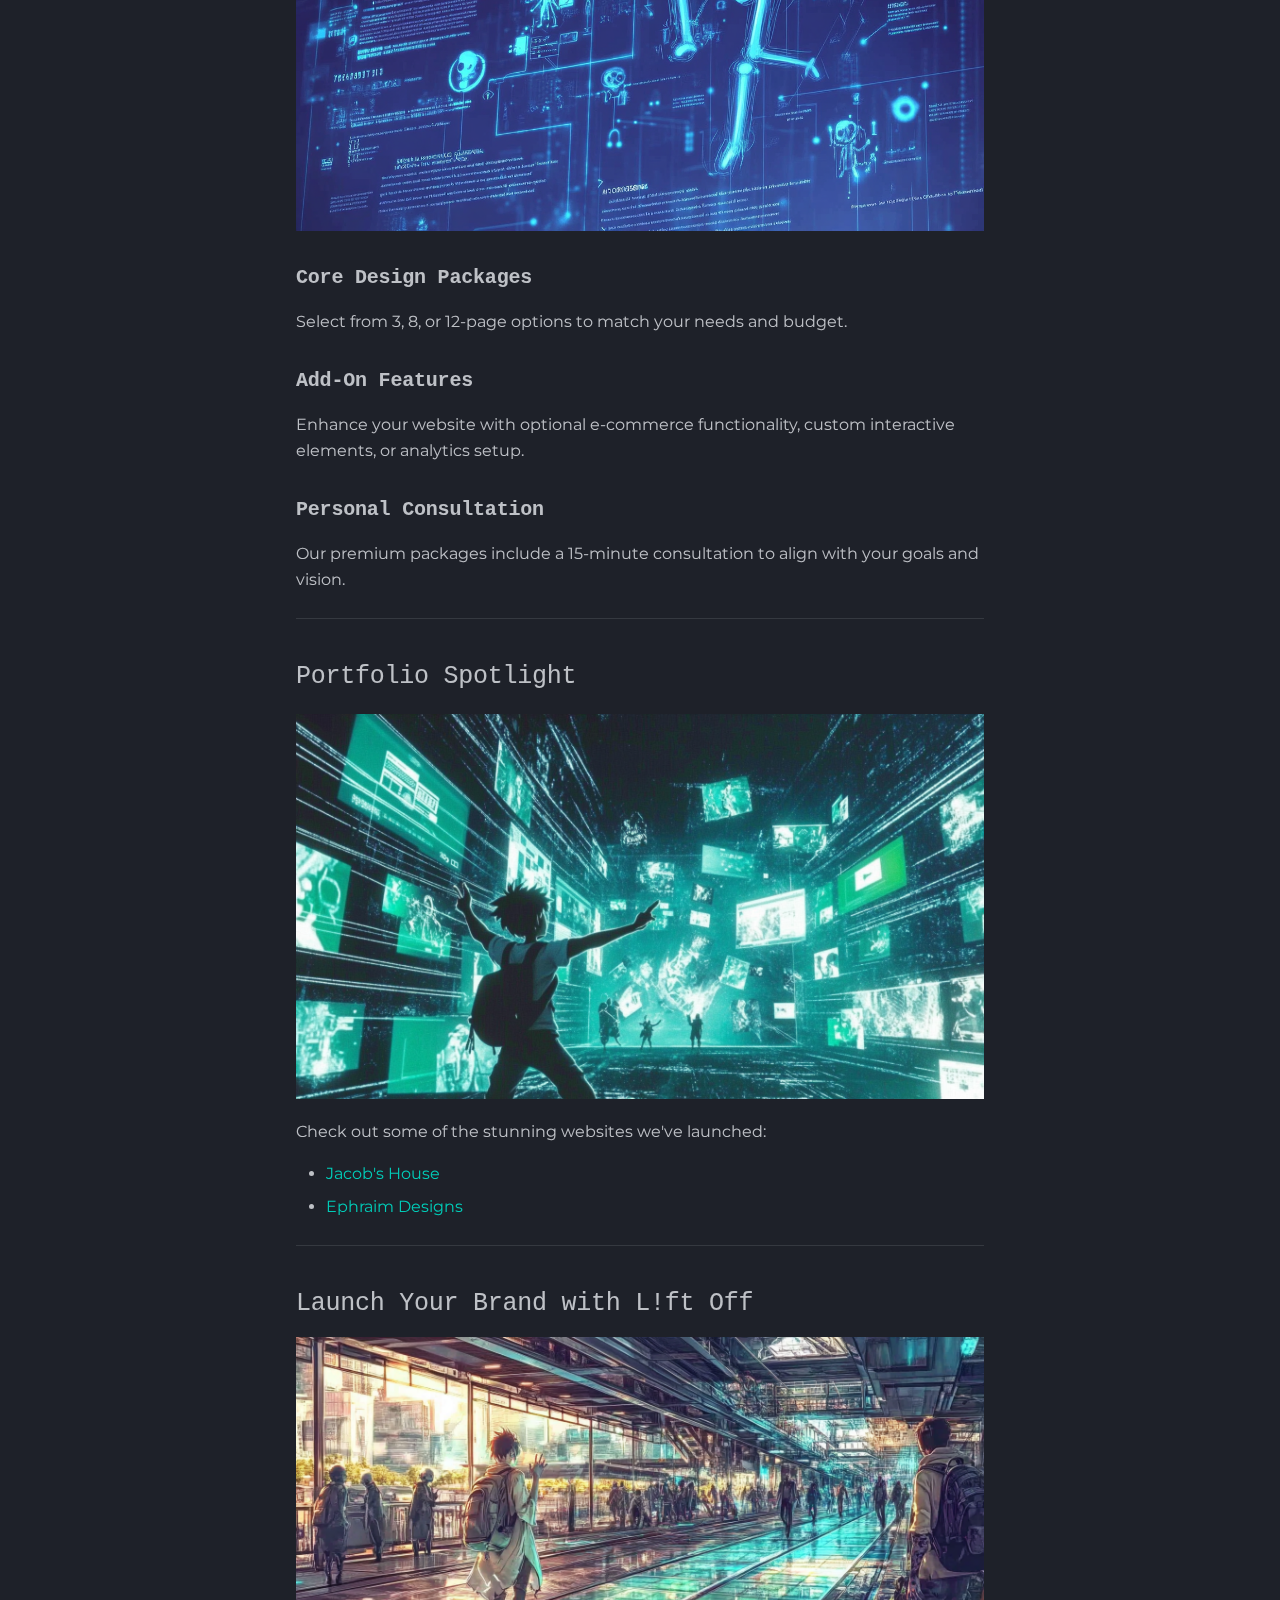
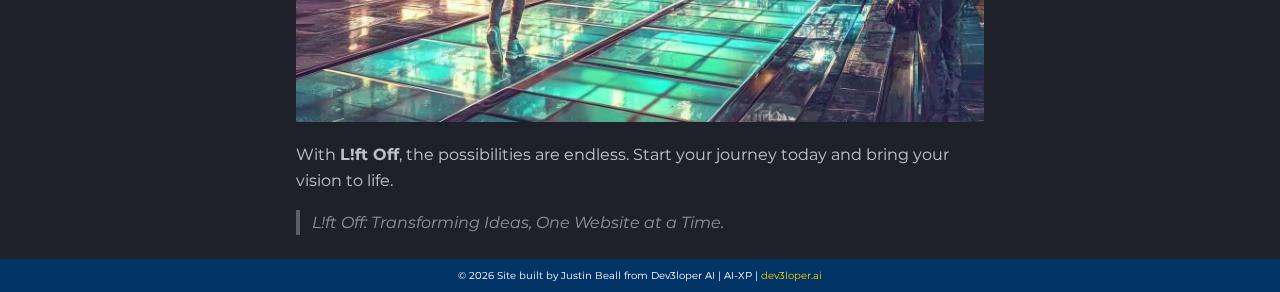
==== commit c63c2322: "Deployed 72fd6d4 with MkDocs version: 1.6.1" ====
--- a/index.html
+++ b/index.html
@@ -1 +1 @@
-<!doctype html><html class=no-js lang=en><meta charset=utf-8><meta content="width=device-width,initial-scale=1" name=viewport><meta content="AI-powered website creation delivering stunning results in 72 hours." name=description><meta content="Justin Beall" name=author><link href=https://dev3l.github.io/lift-off/ rel=canonical><link href=about/ rel=next><link href=images/favicon.png rel=icon><meta content="mkdocs-1.6.1, mkdocs-material-9.5.46" name=generator><title>Home - L!ft Off</title><link href=assets/stylesheets/main.6f8fc17f.min.css rel=stylesheet><link href=assets/stylesheets/palette.06af60db.min.css rel=stylesheet><link crossorigin href=https://fonts.gstatic.com rel=preconnect><link href="https://fonts.googleapis.com/css?family=Montserrat:300,300i,400,400i,700,700i%7CRoboto+Mono:400,400i,700,700i&display=fallback" rel=stylesheet><style>:root{--md-text-font:"Montserrat";--md-code-font:"Roboto Mono"}</style><link href=stylesheets/extra.css rel=stylesheet><script>__md_scope=new URL(".",location),__md_hash=e=>[...e].reduce(((e,_)=>(e<<5)-e+_.charCodeAt(0)),0),__md_get=(e,_=localStorage,t=__md_scope)=>JSON.parse(_.getItem(t.pathname+"."+e)),__md_set=(e,_,t=localStorage,a=__md_scope)=>{try{t.setItem(a.pathname+"."+e,JSON.stringify(_))}catch(e){}}</script><meta content=Home name=title><link href=https://cdnjs.cloudflare.com/ajax/libs/font-awesome/6.4.2/css/all.min.css rel=stylesheet><meta content="L!ft Off AI website creation fast website delivery professional websites Dev3loper AI custom website design website SEO" name=keywords><meta content=website property=og:type><meta content=https://dev3l.github.io/lift-off/ property=og:url><meta content=Home property=og:title><meta content="AI-powered website creation delivering stunning results in 72 hours." property=og:description><meta content=images/home/lift-off-hero.png property=og:image><meta content=summary_large_image property=twitter:card><meta content=https://dev3l.github.io/lift-off/ property=twitter:url><meta content=Home property=twitter:title><meta content="AI-powered website creation delivering stunning results in 72 hours." property=twitter:description><meta content=images/home/lift-off-hero.png property=twitter:image><script type=application/ld+json>{"@context": "https://schema.org", "@type": "Article", "headline": "Home", "image": ["images/home/lift-off-hero.png"], "datePublished": "2024-11-29 05:18:40 -0500", "dateModified": "2024-11-29 06:12:13 -0500", "author": [{"@type": "Organization", "name": "Ultralytics", "url": "https://ultralytics.com/"}], "abstract": "AI-powered website creation delivering stunning results in 72 hours."}</script><body data-md-color-accent=indigo data-md-color-primary=teal data-md-color-scheme=slate dir=ltr><input autocomplete=off class=md-toggle data-md-toggle=drawer id=__drawer type=checkbox><input autocomplete=off class=md-toggle data-md-toggle=search id=__search type=checkbox><label class=md-overlay for=__drawer></label><div data-md-component=skip><a class=md-skip href=#welcome-to-lft-off> Skip to content </a></div><div data-md-component=announce></div><header class="md-header md-header--shadow" data-md-component=header><nav class="md-header__inner md-grid" aria-label=Header><a aria-label="L!ft Off" class="md-header__button md-logo" title="L!ft Off" data-md-component=logo href=.> <img alt=logo src=images/logo.png> </a><label class="md-header__button md-icon" for=__drawer><svg viewbox="0 0 24 24" xmlns=http://www.w3.org/2000/svg><path d="M3 6h18v2H3zm0 5h18v2H3zm0 5h18v2H3z"></path></svg></label><div class=md-header__title data-md-component=header-title><div class=md-header__ellipsis><div class=md-header__topic><span class=md-ellipsis> L!ft Off </span></div><div class=md-header__topic data-md-component=header-topic><span class=md-ellipsis> Home </span></div></div></div><label class="md-header__button md-icon" for=__search><svg viewbox="0 0 24 24" xmlns=http://www.w3.org/2000/svg><path d="M9.5 3A6.5 6.5 0 0 1 16 9.5c0 1.61-.59 3.09-1.56 4.23l.27.27h.79l5 5-1.5 1.5-5-5v-.79l-.27-.27A6.52 6.52 0 0 1 9.5 16 6.5 6.5 0 0 1 3 9.5 6.5 6.5 0 0 1 9.5 3m0 2C7 5 5 7 5 9.5S7 14 9.5 14 14 12 14 9.5 12 5 9.5 5"></path></svg></label><div class=md-search data-md-component=search role=dialog><label class=md-search__overlay for=__search></label><div class=md-search__inner role=search><form class=md-search__form name=search><input aria-label=Search autocapitalize=off autocomplete=off autocorrect=off class=md-search__input data-md-component=search-query name=query placeholder=Search required spellcheck=false type=text><label class="md-search__icon md-icon" for=__search><svg viewbox="0 0 24 24" xmlns=http://www.w3.org/2000/svg><path d="M9.5 3A6.5 6.5 0 0 1 16 9.5c0 1.61-.59 3.09-1.56 4.23l.27.27h.79l5 5-1.5 1.5-5-5v-.79l-.27-.27A6.52 6.52 0 0 1 9.5 16 6.5 6.5 0 0 1 3 9.5 6.5 6.5 0 0 1 9.5 3m0 2C7 5 5 7 5 9.5S7 14 9.5 14 14 12 14 9.5 12 5 9.5 5"></path></svg> <svg viewbox="0 0 24 24" xmlns=http://www.w3.org/2000/svg><path d="M20 11v2H8l5.5 5.5-1.42 1.42L4.16 12l7.92-7.92L13.5 5.5 8 11z"></path></svg></label><nav aria-label=Search class=md-search__options><button class="md-search__icon md-icon" aria-label=Clear tabindex=-1 title=Clear type=reset><svg viewbox="0 0 24 24" xmlns=http://www.w3.org/2000/svg><path d="M19 6.41 17.59 5 12 10.59 6.41 5 5 6.41 10.59 12 5 17.59 6.41 19 12 13.41 17.59 19 19 17.59 13.41 12z"></path></svg></button></nav></form><div class=md-search__output><div class=md-search__scrollwrap data-md-scrollfix tabindex=0><div class=md-search-result data-md-component=search-result><div class=md-search-result__meta>Initializing search</div><ol class=md-search-result__list role=presentation></ol></div></div></div></div></div></nav></header><div class=md-container data-md-component=container><main class=md-main data-md-component=main><div class="md-main__inner md-grid"><div class="md-sidebar md-sidebar--primary" data-md-component=sidebar data-md-type=navigation><div class=md-sidebar__scrollwrap><div class=md-sidebar__inner><nav class="md-nav md-nav--primary" aria-label=Navigation data-md-level=0><label class=md-nav__title for=__drawer><a aria-label="L!ft Off" class="md-nav__button md-logo" title="L!ft Off" data-md-component=logo href=.> <img alt=logo src=images/logo.png> </a> L!ft Off</label><ul class=md-nav__list data-md-scrollfix><li class="md-nav__item md-nav__item--active"><input class="md-nav__toggle md-toggle" id=__toc type=checkbox> <label class="md-nav__link md-nav__link--active" for=__toc><span class=md-ellipsis> Home </span> <span class="md-nav__icon md-icon"></span></label> <a class="md-nav__link md-nav__link--active" href=.> <span class=md-ellipsis> Home </span> </a> <nav aria-label="Table of contents" class="md-nav md-nav--secondary"><label class=md-nav__title for=__toc><span class="md-nav__icon md-icon"></span> Table of contents</label><ul class=md-nav__list data-md-component=toc data-md-scrollfix><li class=md-nav__item><a class=md-nav__link href=#what-is-lft-off> <span class=md-ellipsis> What is L!ft Off? </span> </a><li class=md-nav__item><a class=md-nav__link href=#why-choose-lft-off> <span class=md-ellipsis> Why Choose L!ft Off? </span> </a> <nav aria-label="Why Choose L!ft Off?" class=md-nav><ul class=md-nav__list><li class=md-nav__item><a class=md-nav__link href=#unmatched-speed> <span class=md-ellipsis> Unmatched Speed </span> </a><li class=md-nav__item><a class=md-nav__link href=#tailored-customization> <span class=md-ellipsis> Tailored Customization </span> </a><li class=md-nav__item><a class=md-nav__link href=#affordable-solutions> <span class=md-ellipsis> Affordable Solutions </span> </a></ul></nav><li class=md-nav__item><a class=md-nav__link href=#how-it-works> <span class=md-ellipsis> How It Works </span> </a> <nav aria-label="How It Works" class=md-nav><ul class=md-nav__list><li class=md-nav__item><a class=md-nav__link href=#1-share-your-vision> <span class=md-ellipsis> 1. Share Your Vision </span> </a><li class=md-nav__item><a class=md-nav__link href=#2-harness-the-power-of-ai> <span class=md-ellipsis> 2. Harness the Power of AI </span> </a><li class=md-nav__item><a class=md-nav__link href=#3-launch-in-72-hours> <span class=md-ellipsis> 3. Launch in 72 Hours </span> </a></ul></nav><li class=md-nav__item><a class=md-nav__link href=#our-services> <span class=md-ellipsis> Our Services </span> </a> <nav aria-label="Our Services" class=md-nav><ul class=md-nav__list><li class=md-nav__item><a class=md-nav__link href=#core-design-packages> <span class=md-ellipsis> Core Design Packages </span> </a><li class=md-nav__item><a class=md-nav__link href=#add-on-features> <span class=md-ellipsis> Add-On Features </span> </a><li class=md-nav__item><a class=md-nav__link href=#personal-consultation> <span class=md-ellipsis> Personal Consultation </span> </a></ul></nav><li class=md-nav__item><a class=md-nav__link href=#portfolio-spotlight> <span class=md-ellipsis> Portfolio Spotlight </span> </a><li class=md-nav__item><a class=md-nav__link href=#ready-to-take-the-next-step> <span class=md-ellipsis> Ready to Take the Next Step? </span> </a></ul></nav><li class=md-nav__item><a class=md-nav__link href=about/> <span class=md-ellipsis> About </span> </a><li class=md-nav__item><a class=md-nav__link href=contact/> <span class=md-ellipsis> Contact </span> </a></ul></nav></div></div></div><div class="md-sidebar md-sidebar--secondary" data-md-component=sidebar data-md-type=toc><div class=md-sidebar__scrollwrap><div class=md-sidebar__inner><nav aria-label="Table of contents" class="md-nav md-nav--secondary"><label class=md-nav__title for=__toc><span class="md-nav__icon md-icon"></span> Table of contents</label><ul class=md-nav__list data-md-component=toc data-md-scrollfix><li class=md-nav__item><a class=md-nav__link href=#what-is-lft-off> <span class=md-ellipsis> What is L!ft Off? </span> </a><li class=md-nav__item><a class=md-nav__link href=#why-choose-lft-off> <span class=md-ellipsis> Why Choose L!ft Off? </span> </a> <nav aria-label="Why Choose L!ft Off?" class=md-nav><ul class=md-nav__list><li class=md-nav__item><a class=md-nav__link href=#unmatched-speed> <span class=md-ellipsis> Unmatched Speed </span> </a><li class=md-nav__item><a class=md-nav__link href=#tailored-customization> <span class=md-ellipsis> Tailored Customization </span> </a><li class=md-nav__item><a class=md-nav__link href=#affordable-solutions> <span class=md-ellipsis> Affordable Solutions </span> </a></ul></nav><li class=md-nav__item><a class=md-nav__link href=#how-it-works> <span class=md-ellipsis> How It Works </span> </a> <nav aria-label="How It Works" class=md-nav><ul class=md-nav__list><li class=md-nav__item><a class=md-nav__link href=#1-share-your-vision> <span class=md-ellipsis> 1. Share Your Vision </span> </a><li class=md-nav__item><a class=md-nav__link href=#2-harness-the-power-of-ai> <span class=md-ellipsis> 2. Harness the Power of AI </span> </a><li class=md-nav__item><a class=md-nav__link href=#3-launch-in-72-hours> <span class=md-ellipsis> 3. Launch in 72 Hours </span> </a></ul></nav><li class=md-nav__item><a class=md-nav__link href=#our-services> <span class=md-ellipsis> Our Services </span> </a> <nav aria-label="Our Services" class=md-nav><ul class=md-nav__list><li class=md-nav__item><a class=md-nav__link href=#core-design-packages> <span class=md-ellipsis> Core Design Packages </span> </a><li class=md-nav__item><a class=md-nav__link href=#add-on-features> <span class=md-ellipsis> Add-On Features </span> </a><li class=md-nav__item><a class=md-nav__link href=#personal-consultation> <span class=md-ellipsis> Personal Consultation </span> </a></ul></nav><li class=md-nav__item><a class=md-nav__link href=#portfolio-spotlight> <span class=md-ellipsis> Portfolio Spotlight </span> </a><li class=md-nav__item><a class=md-nav__link href=#ready-to-take-the-next-step> <span class=md-ellipsis> Ready to Take the Next Step? </span> </a></ul></nav></div></div></div><div class=md-content data-md-component=content><article class="md-content__inner md-typeset"><h1 id=welcome-to-lft-off>Welcome to <strong>L!ft Off</strong><a title="Permanent link" class=headerlink href=#welcome-to-lft-off>¶</a></h1><p><em>Your Website, Your Way—We Handle the Hard Part</em><p><img alt="A futuristic glowing pathway leading to a digital skyline, representing L!ft Off's speed and professionalism in website creation" style="width:100%;max-width:1000px;margin:auto auto 20px;display:block" src=images/home/lift-off-hero.png><hr><h2 id=what-is-lft-off><strong>What is L!ft Off?</strong><a title="Permanent link" class=headerlink href=#what-is-lft-off>¶</a></h2><p><strong>L!ft Off</strong> is a rapid, AI-enhanced website creation service designed to launch stunning, professional websites in <strong>72 hours or less</strong>. Perfect for entrepreneurs, small businesses, and non-profits looking to establish or refresh their online presence.<hr><p><img alt="A glowing digital website screen surrounded by anime-style zombie hands symbolizing speed and creativity in website design" style="width:100%;max-width:800px;margin:20px auto;display:block" src=images/home/lift-off-intro.png><hr><h2 id=why-choose-lft-off><strong>Why Choose L!ft Off?</strong><a title="Permanent link" class=headerlink href=#why-choose-lft-off>¶</a></h2><h3 id=unmatched-speed><strong>Unmatched Speed</strong><a title="Permanent link" class=headerlink href=#unmatched-speed>¶</a></h3><p>Launch your fully functional, visually appealing website in just 72 hours.<h3 id=tailored-customization><strong>Tailored Customization</strong><a title="Permanent link" class=headerlink href=#tailored-customization>¶</a></h3><p>From personalized themes to SEO-optimized designs, we ensure your website reflects your brand.<h3 id=affordable-solutions><strong>Affordable Solutions</strong><a title="Permanent link" class=headerlink href=#affordable-solutions>¶</a></h3><p>With packages starting at $500, L!ft Off delivers unparalleled value compared to traditional agencies.<hr><h2 id=how-it-works><strong>How It Works</strong><a title="Permanent link" class=headerlink href=#how-it-works>¶</a></h2><p><img alt="A futuristic AI-powered workflow with glowing green and blue elements representing efficiency and technology in website creation" style="width:100%;max-width:800px;margin:20px auto;display:block" src=images/home/lift-off-process.png><h3 id=1-share-your-vision>1. Share Your Vision<a title="Permanent link" class=headerlink href=#1-share-your-vision>¶</a></h3><p>Provide us with your goals, branding details, and any unique requirements.<h3 id=2-harness-the-power-of-ai>2. Harness the Power of AI<a title="Permanent link" class=headerlink href=#2-harness-the-power-of-ai>¶</a></h3><p>Our advanced tools generate visually stunning designs and compelling content tailored to your needs.<h3 id=3-launch-in-72-hours>3. Launch in 72 Hours<a title="Permanent link" class=headerlink href=#3-launch-in-72-hours>¶</a></h3><p>Receive a ready-to-use, professional website—delivered lightning fast.<hr><h2 id=our-services><strong>Our Services</strong><a title="Permanent link" class=headerlink href=#our-services>¶</a></h2><p><img alt="A colorful cartoonish infographic showing website packages and customization options, emphasizing flexibility and creativity" style="width:100%;max-width:800px;margin:20px auto;display:block" src=images/home/lift-off-services.png><h3 id=core-design-packages><strong>Core Design Packages</strong><a title="Permanent link" class=headerlink href=#core-design-packages>¶</a></h3><p>Select from 3, 8, or 12-page options to match your needs and budget.<h3 id=add-on-features><strong>Add-On Features</strong><a title="Permanent link" class=headerlink href=#add-on-features>¶</a></h3><p>Enhance your website with optional e-commerce functionality, custom interactive elements, or analytics setup.<h3 id=personal-consultation><strong>Personal Consultation</strong><a title="Permanent link" class=headerlink href=#personal-consultation>¶</a></h3><p>Our premium packages include a 15-minute consultation to align with your goals and vision.<hr><h2 id=portfolio-spotlight><strong>Portfolio Spotlight</strong><a title="Permanent link" class=headerlink href=#portfolio-spotlight>¶</a></h2><p><img alt="Portfolio preview showcasing completed websites with glowing green and blue effects, cartoonish characters highlighting the creativity behind each project" style="width:100%;max-width:800px;margin:20px auto;display:block" src=images/home/lift-off-portfolio.png><p>Check out some of the stunning websites we've launched:<ul><li><a href=https://dev3l.github.io/jacobs-house/>Jacob's House</a><li><a href=https://dev3l.github.io/ephraim-designs/>Ephraim Designs</a></ul><hr><h2 id=ready-to-take-the-next-step><strong>Ready to Take the Next Step?</strong><a title="Permanent link" class=headerlink href=#ready-to-take-the-next-step>¶</a></h2><p><img alt="A glowing digital pathway with vibrant green and blue tiles leading to a futuristic skyline, symbolizing the transformative journey with L!ft Off" style="width:100%;max-width:800px;margin:auto auto 20px;display:block" src=images/cta-pathway.png><p>At <strong>L!ft Off</strong>, every moment counts. Transform your vision into a reality in just 72 hours. We're ready when you are.<p><a href=contact/>Visit Our Contact Page</a> to take the next step.<blockquote><p>L!ft Off isn’t just a service—it’s the start of your digital transformation.</blockquote><div class=share-buttons><button class="share-button hover-item" onclick="window.open('https://twitter.com/intent/tweet?url=https://dev3l.github.io/lift-off/', 'TwitterShare', 'width=550,height=680,menubar=no,toolbar=no'); return false;"><i class="fa-brands fa-x-twitter"></i> Tweet</button><button class="share-button hover-item linkedin" onclick="window.open('https://www.linkedin.com/shareArticle?url=https://dev3l.github.io/lift-off/', 'LinkedinShare', 'width=550,height=730,menubar=no,toolbar=no'); return false;"><i class="fa-brands fa-linkedin-in"></i> Share</button></div></article></div><script>var target=document.getElementById(location.hash.slice(1));target&&target.name&&(target.checked=target.name.startsWith("__tabbed_"))</script></div></main><footer class=md-footer><div class="md-footer-meta md-typeset"><div class="md-footer-meta__inner md-grid"><div class=md-copyright>Made with <a href=https://squidfunk.github.io/mkdocs-material/ rel=noopener target=_blank> Material for MkDocs </a></div></div></div></footer></div><div class=md-dialog data-md-component=dialog><div class="md-dialog__inner md-typeset"></div></div><script id=__config type=application/json>{"base": ".", "features": [], "search": "assets/javascripts/workers/search.6ce7567c.min.js", "translations": {"clipboard.copied": "Copied to clipboard", "clipboard.copy": "Copy to clipboard", "search.result.more.one": "1 more on this page", "search.result.more.other": "# more on this page", "search.result.none": "No matching documents", "search.result.one": "1 matching document", "search.result.other": "# matching documents", "search.result.placeholder": "Type to start searching", "search.result.term.missing": "Missing", "select.version": "Select version"}}</script><script src=assets/javascripts/bundle.83f73b43.min.js></script><script src=overrides/footer.js></script>+<!doctype html><html class=no-js lang=en><meta charset=utf-8><meta content="width=device-width,initial-scale=1" name=viewport><meta content="AI-powered website creation delivering stunning results in 72 hours." name=description><meta content="Justin Beall" name=author><link href=https://dev3l.github.io/lift-off/ rel=canonical><link href=about/ rel=next><link href=images/favicon.png rel=icon><meta content="mkdocs-1.6.1, mkdocs-material-9.5.46" name=generator><title>Home - L!ft Off</title><link href=assets/stylesheets/main.6f8fc17f.min.css rel=stylesheet><link href=assets/stylesheets/palette.06af60db.min.css rel=stylesheet><link crossorigin href=https://fonts.gstatic.com rel=preconnect><link href="https://fonts.googleapis.com/css?family=Montserrat:300,300i,400,400i,700,700i%7CRoboto+Mono:400,400i,700,700i&display=fallback" rel=stylesheet><style>:root{--md-text-font:"Montserrat";--md-code-font:"Roboto Mono"}</style><link href=stylesheets/extra.css rel=stylesheet><script>__md_scope=new URL(".",location),__md_hash=e=>[...e].reduce(((e,_)=>(e<<5)-e+_.charCodeAt(0)),0),__md_get=(e,_=localStorage,t=__md_scope)=>JSON.parse(_.getItem(t.pathname+"."+e)),__md_set=(e,_,t=localStorage,a=__md_scope)=>{try{t.setItem(a.pathname+"."+e,JSON.stringify(_))}catch(e){}}</script><meta content=Home name=title><link href=https://cdnjs.cloudflare.com/ajax/libs/font-awesome/6.4.2/css/all.min.css rel=stylesheet><meta content="L!ft Off AI website creation fast website delivery professional websites Dev3loper AI custom website design website SEO" name=keywords><meta content=website property=og:type><meta content=https://dev3l.github.io/lift-off/ property=og:url><meta content=Home property=og:title><meta content="AI-powered website creation delivering stunning results in 72 hours." property=og:description><meta content=images/home/lift-off-hero.png property=og:image><meta content=summary_large_image property=twitter:card><meta content=https://dev3l.github.io/lift-off/ property=twitter:url><meta content=Home property=twitter:title><meta content="AI-powered website creation delivering stunning results in 72 hours." property=twitter:description><meta content=images/home/lift-off-hero.png property=twitter:image><script type=application/ld+json>{"@context": "https://schema.org", "@type": "Article", "headline": "Home", "image": ["images/home/lift-off-hero.png"], "datePublished": "2024-11-29 05:18:40 -0500", "dateModified": "2024-11-29 06:12:13 -0500", "author": [{"@type": "Organization", "name": "Ultralytics", "url": "https://ultralytics.com/"}], "abstract": "AI-powered website creation delivering stunning results in 72 hours."}</script><body data-md-color-accent=indigo data-md-color-primary=teal data-md-color-scheme=slate dir=ltr><input autocomplete=off class=md-toggle data-md-toggle=drawer id=__drawer type=checkbox><input autocomplete=off class=md-toggle data-md-toggle=search id=__search type=checkbox><label class=md-overlay for=__drawer></label><div data-md-component=skip><a class=md-skip href=#welcome-to-lft-off> Skip to content </a></div><div data-md-component=announce></div><header class="md-header md-header--shadow" data-md-component=header><nav class="md-header__inner md-grid" aria-label=Header><a aria-label="L!ft Off" class="md-header__button md-logo" title="L!ft Off" data-md-component=logo href=.> <img alt=logo src=images/logo.png> </a><label class="md-header__button md-icon" for=__drawer><svg viewbox="0 0 24 24" xmlns=http://www.w3.org/2000/svg><path d="M3 6h18v2H3zm0 5h18v2H3zm0 5h18v2H3z"></path></svg></label><div class=md-header__title data-md-component=header-title><div class=md-header__ellipsis><div class=md-header__topic><span class=md-ellipsis> L!ft Off </span></div><div class=md-header__topic data-md-component=header-topic><span class=md-ellipsis> Home </span></div></div></div><label class="md-header__button md-icon" for=__search><svg viewbox="0 0 24 24" xmlns=http://www.w3.org/2000/svg><path d="M9.5 3A6.5 6.5 0 0 1 16 9.5c0 1.61-.59 3.09-1.56 4.23l.27.27h.79l5 5-1.5 1.5-5-5v-.79l-.27-.27A6.52 6.52 0 0 1 9.5 16 6.5 6.5 0 0 1 3 9.5 6.5 6.5 0 0 1 9.5 3m0 2C7 5 5 7 5 9.5S7 14 9.5 14 14 12 14 9.5 12 5 9.5 5"></path></svg></label><div class=md-search data-md-component=search role=dialog><label class=md-search__overlay for=__search></label><div class=md-search__inner role=search><form class=md-search__form name=search><input aria-label=Search autocapitalize=off autocomplete=off autocorrect=off class=md-search__input data-md-component=search-query name=query placeholder=Search required spellcheck=false type=text><label class="md-search__icon md-icon" for=__search><svg viewbox="0 0 24 24" xmlns=http://www.w3.org/2000/svg><path d="M9.5 3A6.5 6.5 0 0 1 16 9.5c0 1.61-.59 3.09-1.56 4.23l.27.27h.79l5 5-1.5 1.5-5-5v-.79l-.27-.27A6.52 6.52 0 0 1 9.5 16 6.5 6.5 0 0 1 3 9.5 6.5 6.5 0 0 1 9.5 3m0 2C7 5 5 7 5 9.5S7 14 9.5 14 14 12 14 9.5 12 5 9.5 5"></path></svg> <svg viewbox="0 0 24 24" xmlns=http://www.w3.org/2000/svg><path d="M20 11v2H8l5.5 5.5-1.42 1.42L4.16 12l7.92-7.92L13.5 5.5 8 11z"></path></svg></label><nav aria-label=Search class=md-search__options><button class="md-search__icon md-icon" aria-label=Clear tabindex=-1 title=Clear type=reset><svg viewbox="0 0 24 24" xmlns=http://www.w3.org/2000/svg><path d="M19 6.41 17.59 5 12 10.59 6.41 5 5 6.41 10.59 12 5 17.59 6.41 19 12 13.41 17.59 19 19 17.59 13.41 12z"></path></svg></button></nav></form><div class=md-search__output><div class=md-search__scrollwrap data-md-scrollfix tabindex=0><div class=md-search-result data-md-component=search-result><div class=md-search-result__meta>Initializing search</div><ol class=md-search-result__list role=presentation></ol></div></div></div></div></div></nav></header><div class=md-container data-md-component=container><main class=md-main data-md-component=main><div class="md-main__inner md-grid"><div class="md-sidebar md-sidebar--primary" data-md-component=sidebar data-md-type=navigation><div class=md-sidebar__scrollwrap><div class=md-sidebar__inner><nav class="md-nav md-nav--primary" aria-label=Navigation data-md-level=0><label class=md-nav__title for=__drawer><a aria-label="L!ft Off" class="md-nav__button md-logo" title="L!ft Off" data-md-component=logo href=.> <img alt=logo src=images/logo.png> </a> L!ft Off</label><ul class=md-nav__list data-md-scrollfix><li class="md-nav__item md-nav__item--active"><input class="md-nav__toggle md-toggle" id=__toc type=checkbox> <label class="md-nav__link md-nav__link--active" for=__toc><span class=md-ellipsis> Home </span> <span class="md-nav__icon md-icon"></span></label> <a class="md-nav__link md-nav__link--active" href=.> <span class=md-ellipsis> Home </span> </a> <nav aria-label="Table of contents" class="md-nav md-nav--secondary"><label class=md-nav__title for=__toc><span class="md-nav__icon md-icon"></span> Table of contents</label><ul class=md-nav__list data-md-component=toc data-md-scrollfix><li class=md-nav__item><a class=md-nav__link href=#what-is-lft-off> <span class=md-ellipsis> What is L!ft Off? </span> </a><li class=md-nav__item><a class=md-nav__link href=#why-choose-lft-off> <span class=md-ellipsis> Why Choose L!ft Off? </span> </a> <nav aria-label="Why Choose L!ft Off?" class=md-nav><ul class=md-nav__list><li class=md-nav__item><a class=md-nav__link href=#unmatched-speed> <span class=md-ellipsis> Unmatched Speed </span> </a><li class=md-nav__item><a class=md-nav__link href=#tailored-customization> <span class=md-ellipsis> Tailored Customization </span> </a><li class=md-nav__item><a class=md-nav__link href=#affordable-solutions> <span class=md-ellipsis> Affordable Solutions </span> </a></ul></nav><li class=md-nav__item><a class=md-nav__link href=#how-it-works> <span class=md-ellipsis> How It Works </span> </a> <nav aria-label="How It Works" class=md-nav><ul class=md-nav__list><li class=md-nav__item><a class=md-nav__link href=#1-share-your-vision> <span class=md-ellipsis> 1. Share Your Vision </span> </a><li class=md-nav__item><a class=md-nav__link href=#2-harness-the-power-of-ai> <span class=md-ellipsis> 2. Harness the Power of AI </span> </a><li class=md-nav__item><a class=md-nav__link href=#3-launch-in-72-hours> <span class=md-ellipsis> 3. Launch in 72 Hours </span> </a></ul></nav><li class=md-nav__item><a class=md-nav__link href=#our-services> <span class=md-ellipsis> Our Services </span> </a> <nav aria-label="Our Services" class=md-nav><ul class=md-nav__list><li class=md-nav__item><a class=md-nav__link href=#core-design-packages> <span class=md-ellipsis> Core Design Packages </span> </a><li class=md-nav__item><a class=md-nav__link href=#add-on-features> <span class=md-ellipsis> Add-On Features </span> </a><li class=md-nav__item><a class=md-nav__link href=#personal-consultation> <span class=md-ellipsis> Personal Consultation </span> </a></ul></nav><li class=md-nav__item><a class=md-nav__link href=#portfolio-spotlight> <span class=md-ellipsis> Portfolio Spotlight </span> </a><li class=md-nav__item><a class=md-nav__link href=#launch-your-brand-with-lft-off> <span class=md-ellipsis> Launch Your Brand with L!ft Off </span> </a></ul></nav><li class=md-nav__item><a class=md-nav__link href=about/> <span class=md-ellipsis> About </span> </a><li class=md-nav__item><a class=md-nav__link href=contact/> <span class=md-ellipsis> Contact </span> </a></ul></nav></div></div></div><div class="md-sidebar md-sidebar--secondary" data-md-component=sidebar data-md-type=toc><div class=md-sidebar__scrollwrap><div class=md-sidebar__inner><nav aria-label="Table of contents" class="md-nav md-nav--secondary"><label class=md-nav__title for=__toc><span class="md-nav__icon md-icon"></span> Table of contents</label><ul class=md-nav__list data-md-component=toc data-md-scrollfix><li class=md-nav__item><a class=md-nav__link href=#what-is-lft-off> <span class=md-ellipsis> What is L!ft Off? </span> </a><li class=md-nav__item><a class=md-nav__link href=#why-choose-lft-off> <span class=md-ellipsis> Why Choose L!ft Off? </span> </a> <nav aria-label="Why Choose L!ft Off?" class=md-nav><ul class=md-nav__list><li class=md-nav__item><a class=md-nav__link href=#unmatched-speed> <span class=md-ellipsis> Unmatched Speed </span> </a><li class=md-nav__item><a class=md-nav__link href=#tailored-customization> <span class=md-ellipsis> Tailored Customization </span> </a><li class=md-nav__item><a class=md-nav__link href=#affordable-solutions> <span class=md-ellipsis> Affordable Solutions </span> </a></ul></nav><li class=md-nav__item><a class=md-nav__link href=#how-it-works> <span class=md-ellipsis> How It Works </span> </a> <nav aria-label="How It Works" class=md-nav><ul class=md-nav__list><li class=md-nav__item><a class=md-nav__link href=#1-share-your-vision> <span class=md-ellipsis> 1. Share Your Vision </span> </a><li class=md-nav__item><a class=md-nav__link href=#2-harness-the-power-of-ai> <span class=md-ellipsis> 2. Harness the Power of AI </span> </a><li class=md-nav__item><a class=md-nav__link href=#3-launch-in-72-hours> <span class=md-ellipsis> 3. Launch in 72 Hours </span> </a></ul></nav><li class=md-nav__item><a class=md-nav__link href=#our-services> <span class=md-ellipsis> Our Services </span> </a> <nav aria-label="Our Services" class=md-nav><ul class=md-nav__list><li class=md-nav__item><a class=md-nav__link href=#core-design-packages> <span class=md-ellipsis> Core Design Packages </span> </a><li class=md-nav__item><a class=md-nav__link href=#add-on-features> <span class=md-ellipsis> Add-On Features </span> </a><li class=md-nav__item><a class=md-nav__link href=#personal-consultation> <span class=md-ellipsis> Personal Consultation </span> </a></ul></nav><li class=md-nav__item><a class=md-nav__link href=#portfolio-spotlight> <span class=md-ellipsis> Portfolio Spotlight </span> </a><li class=md-nav__item><a class=md-nav__link href=#launch-your-brand-with-lft-off> <span class=md-ellipsis> Launch Your Brand with L!ft Off </span> </a></ul></nav></div></div></div><div class=md-content data-md-component=content><article class="md-content__inner md-typeset"><h1 id=welcome-to-lft-off>Welcome to <strong>L!ft Off</strong><a title="Permanent link" class=headerlink href=#welcome-to-lft-off>¶</a></h1><p><em>Your Website, Your Way—We Handle the Hard Part</em><p><img alt="A futuristic glowing pathway leading to a digital skyline, representing L!ft Off's speed and professionalism in website creation" style="width:100%;max-width:1000px;margin:auto auto 20px;display:block" src=images/home/lift-off-hero.png><hr><h2 id=what-is-lft-off><strong>What is L!ft Off?</strong><a title="Permanent link" class=headerlink href=#what-is-lft-off>¶</a></h2><p><strong>L!ft Off</strong> is a rapid, AI-enhanced website creation service designed to launch stunning, professional websites in <strong>72 hours or less</strong>. Perfect for entrepreneurs, small businesses, and non-profits looking to establish or refresh their online presence.<hr><p><img alt="A glowing digital website screen surrounded by anime-style zombie hands symbolizing speed and creativity in website design" style="width:100%;max-width:800px;margin:20px auto;display:block" src=images/home/lift-off-intro.png><hr><h2 id=why-choose-lft-off><strong>Why Choose L!ft Off?</strong><a title="Permanent link" class=headerlink href=#why-choose-lft-off>¶</a></h2><h3 id=unmatched-speed><strong>Unmatched Speed</strong><a title="Permanent link" class=headerlink href=#unmatched-speed>¶</a></h3><p>Launch your fully functional, visually appealing website in just 72 hours.<h3 id=tailored-customization><strong>Tailored Customization</strong><a title="Permanent link" class=headerlink href=#tailored-customization>¶</a></h3><p>From personalized themes to SEO-optimized designs, we ensure your website reflects your brand.<h3 id=affordable-solutions><strong>Affordable Solutions</strong><a title="Permanent link" class=headerlink href=#affordable-solutions>¶</a></h3><p>With packages starting at $500, L!ft Off delivers unparalleled value compared to traditional agencies.<hr><h2 id=how-it-works><strong>How It Works</strong><a title="Permanent link" class=headerlink href=#how-it-works>¶</a></h2><p><img alt="A futuristic AI-powered workflow with glowing green and blue elements representing efficiency and technology in website creation" style="width:100%;max-width:800px;margin:20px auto;display:block" src=images/home/lift-off-process.png><h3 id=1-share-your-vision>1. Share Your Vision<a title="Permanent link" class=headerlink href=#1-share-your-vision>¶</a></h3><p>Provide us with your goals, branding details, and any unique requirements.<h3 id=2-harness-the-power-of-ai>2. Harness the Power of AI<a title="Permanent link" class=headerlink href=#2-harness-the-power-of-ai>¶</a></h3><p>Our advanced tools generate visually stunning designs and compelling content tailored to your needs.<h3 id=3-launch-in-72-hours>3. Launch in 72 Hours<a title="Permanent link" class=headerlink href=#3-launch-in-72-hours>¶</a></h3><p>Receive a ready-to-use, professional website—delivered lightning fast.<hr><h2 id=our-services><strong>Our Services</strong><a title="Permanent link" class=headerlink href=#our-services>¶</a></h2><p><img alt="A colorful cartoonish infographic showing website packages and customization options, emphasizing flexibility and creativity" style="width:100%;max-width:800px;margin:20px auto;display:block" src=images/home/lift-off-services.png><h3 id=core-design-packages><strong>Core Design Packages</strong><a title="Permanent link" class=headerlink href=#core-design-packages>¶</a></h3><p>Select from 3, 8, or 12-page options to match your needs and budget.<h3 id=add-on-features><strong>Add-On Features</strong><a title="Permanent link" class=headerlink href=#add-on-features>¶</a></h3><p>Enhance your website with optional e-commerce functionality, custom interactive elements, or analytics setup.<h3 id=personal-consultation><strong>Personal Consultation</strong><a title="Permanent link" class=headerlink href=#personal-consultation>¶</a></h3><p>Our premium packages include a 15-minute consultation to align with your goals and vision.<hr><h2 id=portfolio-spotlight><strong>Portfolio Spotlight</strong><a title="Permanent link" class=headerlink href=#portfolio-spotlight>¶</a></h2><p><img alt="Portfolio preview showcasing completed websites with glowing green and blue effects, cartoonish characters highlighting the creativity behind each project" style="width:100%;max-width:800px;margin:20px auto;display:block" src=images/home/lift-off-portfolio.png><p>Check out some of the stunning websites we've launched:<ul><li><a href=https://dev3l.github.io/jacobs-house/>Jacob's House</a><li><a href=https://dev3l.github.io/ephraim-designs/>Ephraim Designs</a></ul><hr><h2 id=launch-your-brand-with-lft-off><strong>Launch Your Brand with L!ft Off</strong><a title="Permanent link" class=headerlink href=#launch-your-brand-with-lft-off>¶</a></h2><p><img alt="A glowing digital pathway representing transformation with L!ft Off" style="width:100%;max-width:800px;margin:auto auto 20px;display:block" src=../images/cta-pathway.png><p>With <strong>L!ft Off</strong>, the possibilities are endless. Start your journey today and bring your vision to life.<blockquote><p><em>L!ft Off: Transforming Ideas, One Website at a Time.</em></blockquote><div class=share-buttons><button class="share-button hover-item" onclick="window.open('https://twitter.com/intent/tweet?url=https://dev3l.github.io/lift-off/', 'TwitterShare', 'width=550,height=680,menubar=no,toolbar=no'); return false;"><i class="fa-brands fa-x-twitter"></i> Tweet</button><button class="share-button hover-item linkedin" onclick="window.open('https://www.linkedin.com/shareArticle?url=https://dev3l.github.io/lift-off/', 'LinkedinShare', 'width=550,height=730,menubar=no,toolbar=no'); return false;"><i class="fa-brands fa-linkedin-in"></i> Share</button></div></article></div><script>var target=document.getElementById(location.hash.slice(1));target&&target.name&&(target.checked=target.name.startsWith("__tabbed_"))</script></div></main><footer class=md-footer><div class="md-footer-meta md-typeset"><div class="md-footer-meta__inner md-grid"><div class=md-copyright>Made with <a href=https://squidfunk.github.io/mkdocs-material/ rel=noopener target=_blank> Material for MkDocs </a></div></div></div></footer></div><div class=md-dialog data-md-component=dialog><div class="md-dialog__inner md-typeset"></div></div><script id=__config type=application/json>{"base": ".", "features": [], "search": "assets/javascripts/workers/search.6ce7567c.min.js", "translations": {"clipboard.copied": "Copied to clipboard", "clipboard.copy": "Copy to clipboard", "search.result.more.one": "1 more on this page", "search.result.more.other": "# more on this page", "search.result.none": "No matching documents", "search.result.one": "1 matching document", "search.result.other": "# matching documents", "search.result.placeholder": "Type to start searching", "search.result.term.missing": "Missing", "select.version": "Select version"}}</script><script src=assets/javascripts/bundle.83f73b43.min.js></script><script src=overrides/footer.js></script>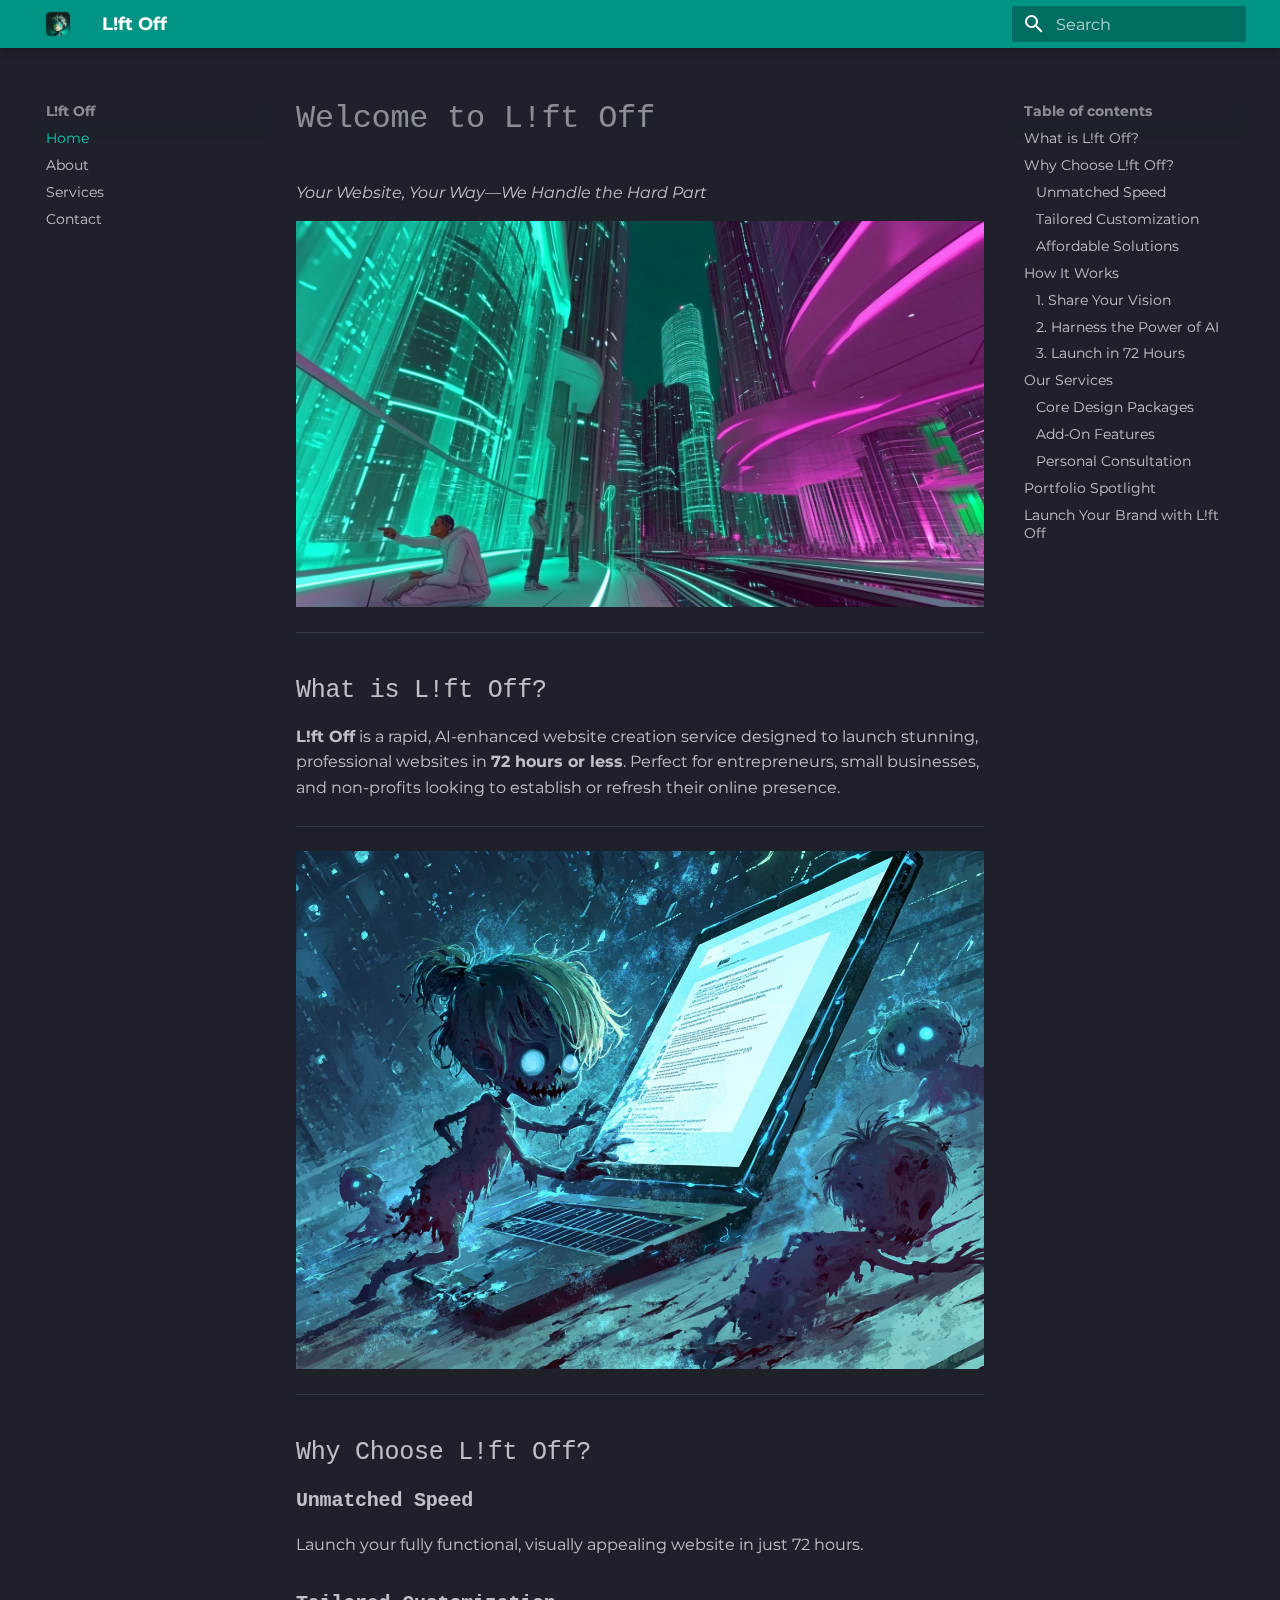
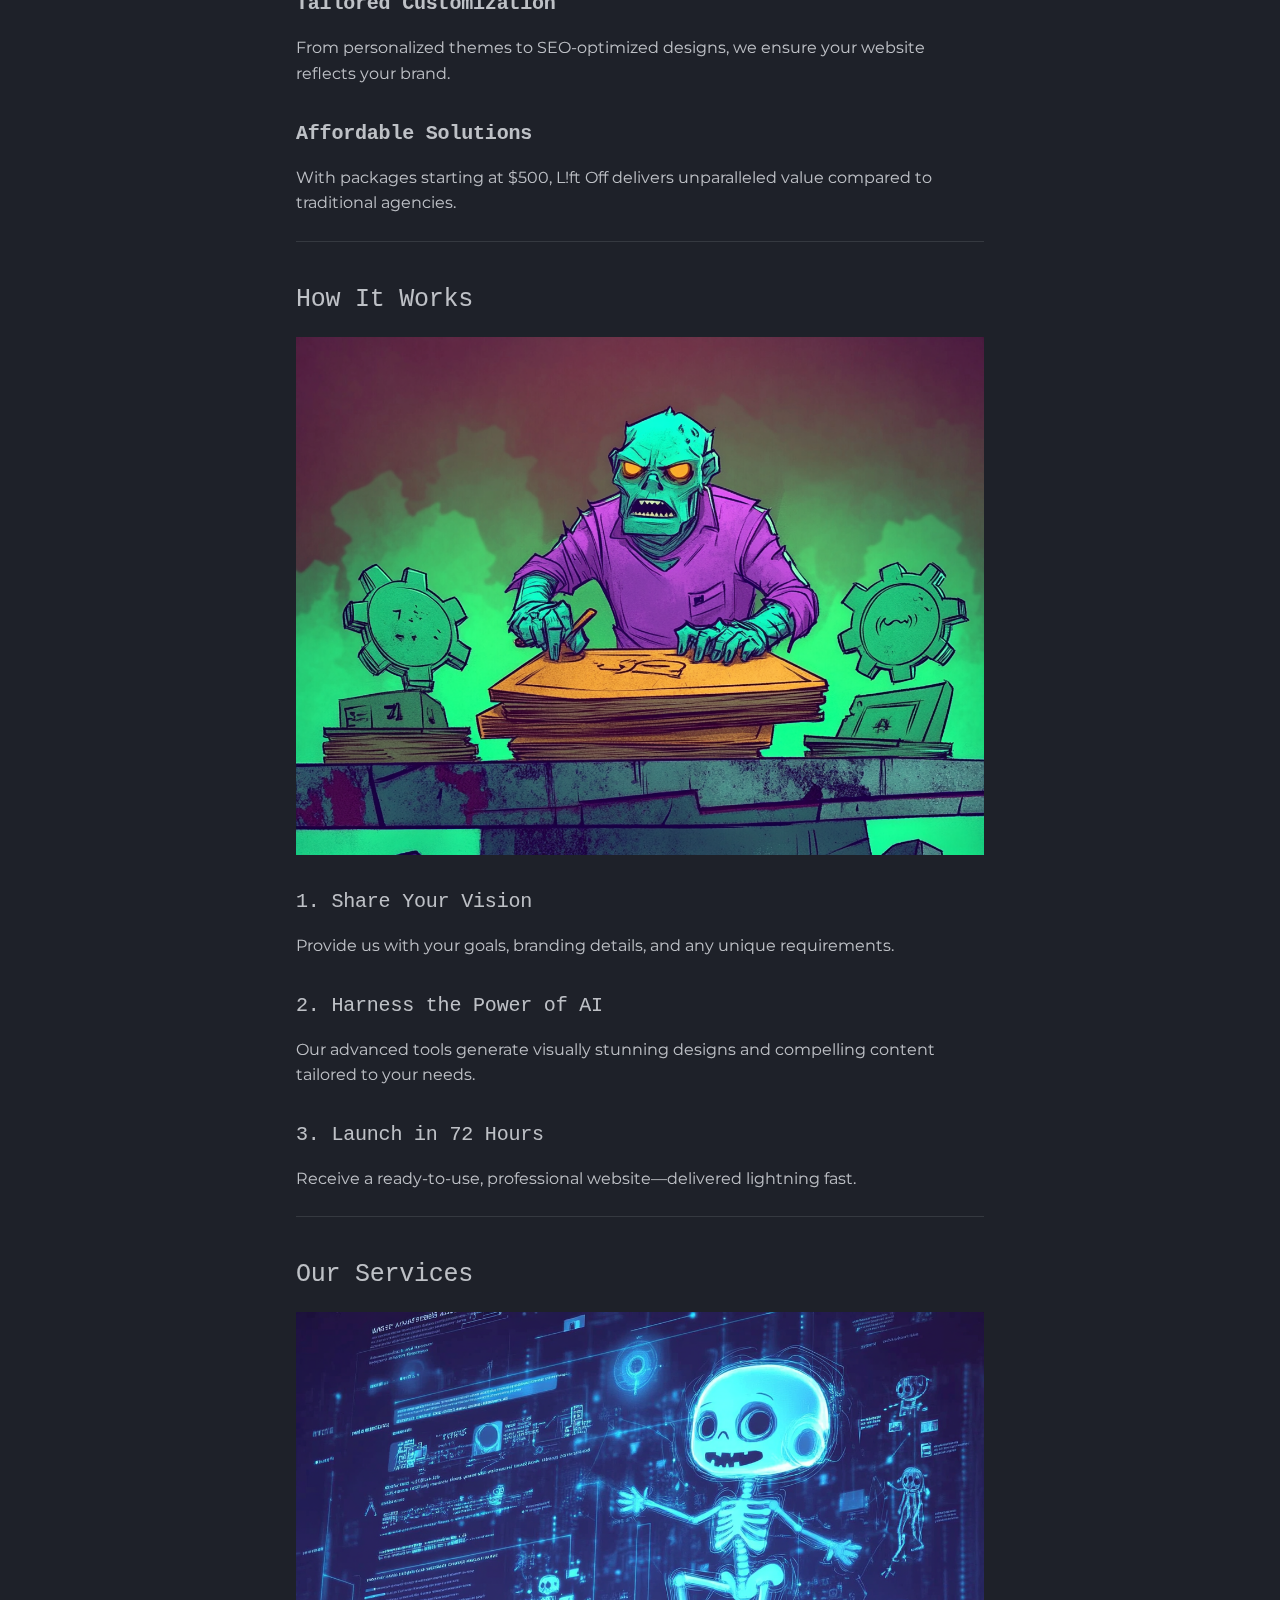
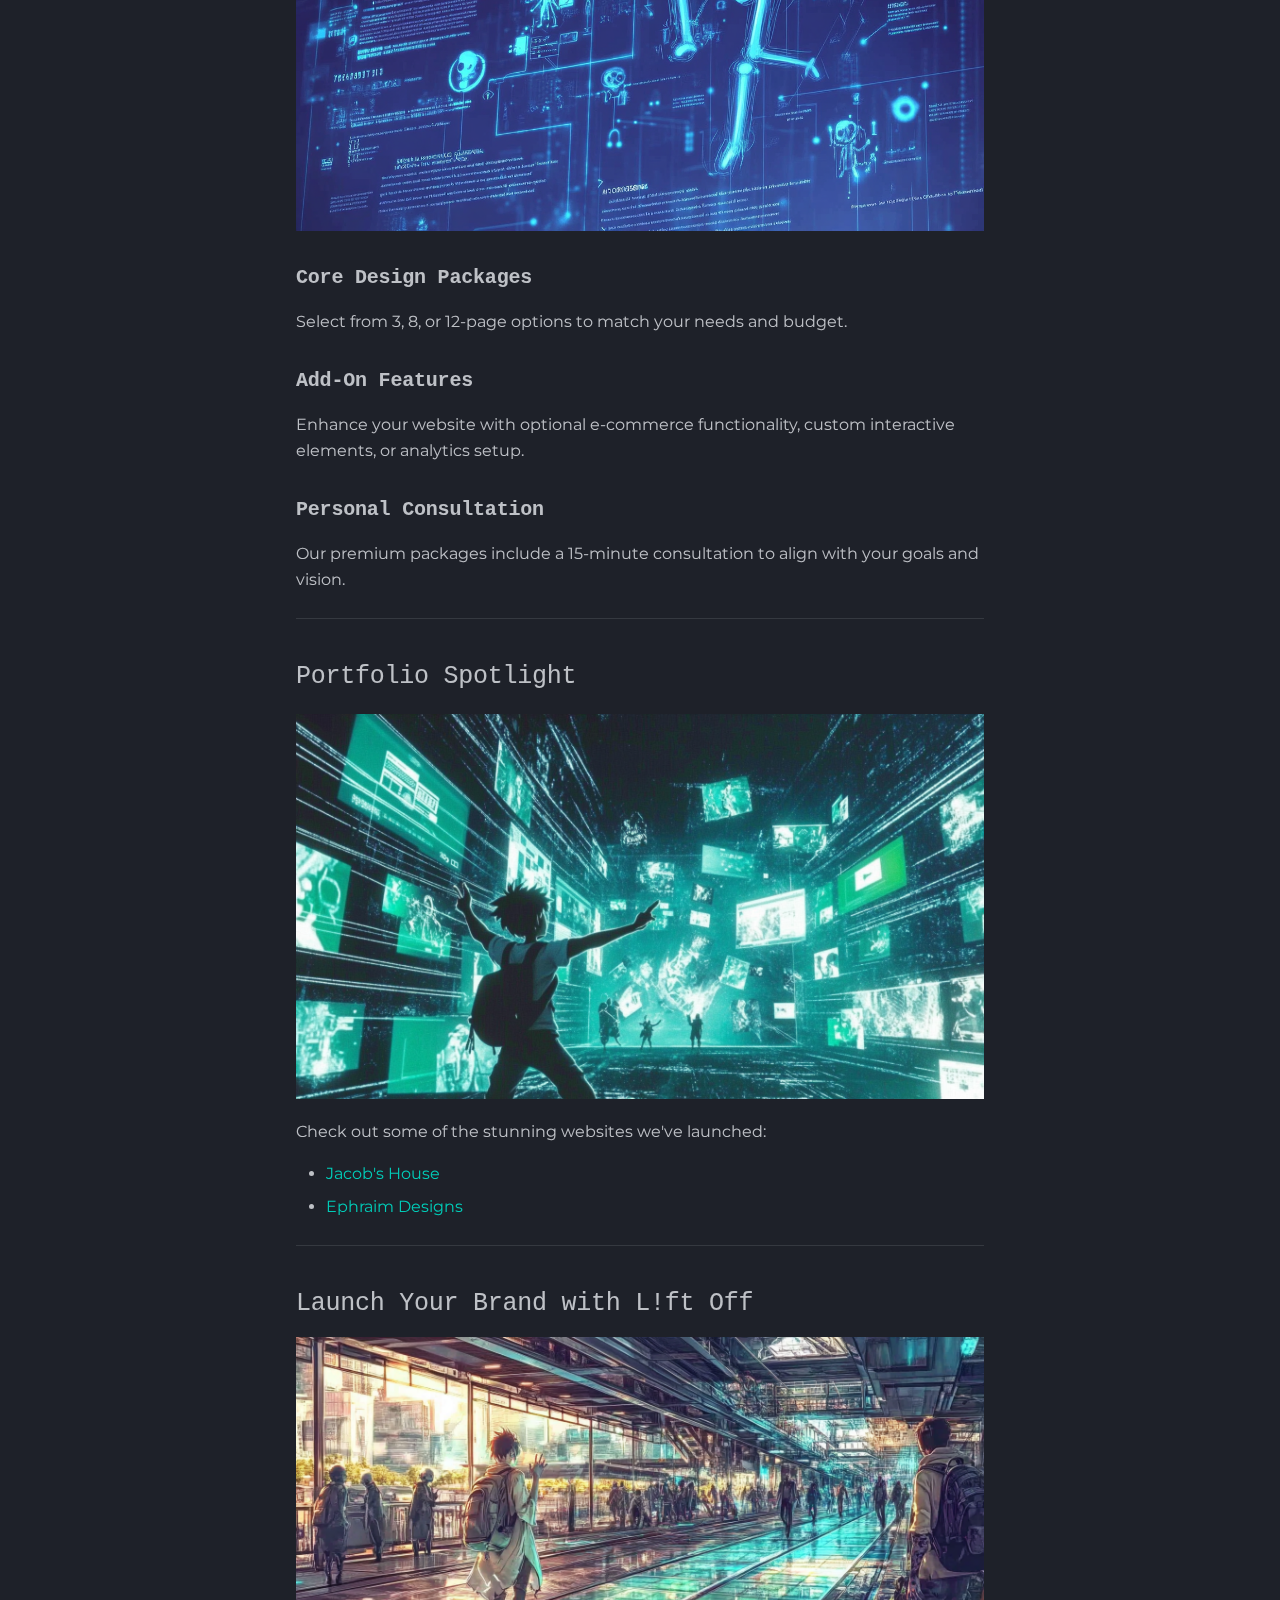
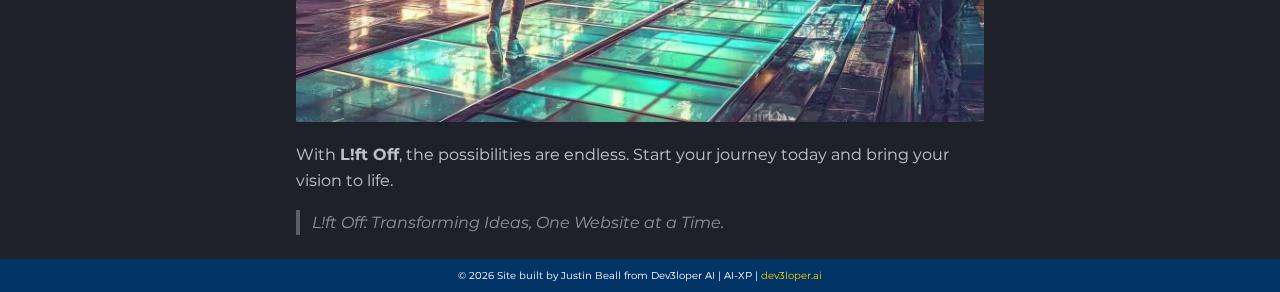
==== commit fa8f24db: "Deployed 1a003cd with MkDocs version: 1.6.1" ====
--- a/index.html
+++ b/index.html
@@ -1 +1 @@
-<!doctype html><html class=no-js lang=en><meta charset=utf-8><meta content="width=device-width,initial-scale=1" name=viewport><meta content="AI-powered website creation delivering stunning results in 72 hours." name=description><meta content="Justin Beall" name=author><link href=https://dev3l.github.io/lift-off/ rel=canonical><link href=about/ rel=next><link href=images/favicon.png rel=icon><meta content="mkdocs-1.6.1, mkdocs-material-9.5.46" name=generator><title>Home - L!ft Off</title><link href=assets/stylesheets/main.6f8fc17f.min.css rel=stylesheet><link href=assets/stylesheets/palette.06af60db.min.css rel=stylesheet><link crossorigin href=https://fonts.gstatic.com rel=preconnect><link href="https://fonts.googleapis.com/css?family=Montserrat:300,300i,400,400i,700,700i%7CRoboto+Mono:400,400i,700,700i&display=fallback" rel=stylesheet><style>:root{--md-text-font:"Montserrat";--md-code-font:"Roboto Mono"}</style><link href=stylesheets/extra.css rel=stylesheet><script>__md_scope=new URL(".",location),__md_hash=e=>[...e].reduce(((e,_)=>(e<<5)-e+_.charCodeAt(0)),0),__md_get=(e,_=localStorage,t=__md_scope)=>JSON.parse(_.getItem(t.pathname+"."+e)),__md_set=(e,_,t=localStorage,a=__md_scope)=>{try{t.setItem(a.pathname+"."+e,JSON.stringify(_))}catch(e){}}</script><meta content=Home name=title><link href=https://cdnjs.cloudflare.com/ajax/libs/font-awesome/6.4.2/css/all.min.css rel=stylesheet><meta content="L!ft Off AI website creation fast website delivery professional websites Dev3loper AI custom website design website SEO" name=keywords><meta content=website property=og:type><meta content=https://dev3l.github.io/lift-off/ property=og:url><meta content=Home property=og:title><meta content="AI-powered website creation delivering stunning results in 72 hours." property=og:description><meta content=images/home/lift-off-hero.png property=og:image><meta content=summary_large_image property=twitter:card><meta content=https://dev3l.github.io/lift-off/ property=twitter:url><meta content=Home property=twitter:title><meta content="AI-powered website creation delivering stunning results in 72 hours." property=twitter:description><meta content=images/home/lift-off-hero.png property=twitter:image><script type=application/ld+json>{"@context": "https://schema.org", "@type": "Article", "headline": "Home", "image": ["images/home/lift-off-hero.png"], "datePublished": "2024-11-29 05:18:40 -0500", "dateModified": "2024-11-29 06:12:13 -0500", "author": [{"@type": "Organization", "name": "Ultralytics", "url": "https://ultralytics.com/"}], "abstract": "AI-powered website creation delivering stunning results in 72 hours."}</script><body data-md-color-accent=indigo data-md-color-primary=teal data-md-color-scheme=slate dir=ltr><input autocomplete=off class=md-toggle data-md-toggle=drawer id=__drawer type=checkbox><input autocomplete=off class=md-toggle data-md-toggle=search id=__search type=checkbox><label class=md-overlay for=__drawer></label><div data-md-component=skip><a class=md-skip href=#welcome-to-lft-off> Skip to content </a></div><div data-md-component=announce></div><header class="md-header md-header--shadow" data-md-component=header><nav class="md-header__inner md-grid" aria-label=Header><a aria-label="L!ft Off" class="md-header__button md-logo" title="L!ft Off" data-md-component=logo href=.> <img alt=logo src=images/logo.png> </a><label class="md-header__button md-icon" for=__drawer><svg viewbox="0 0 24 24" xmlns=http://www.w3.org/2000/svg><path d="M3 6h18v2H3zm0 5h18v2H3zm0 5h18v2H3z"></path></svg></label><div class=md-header__title data-md-component=header-title><div class=md-header__ellipsis><div class=md-header__topic><span class=md-ellipsis> L!ft Off </span></div><div class=md-header__topic data-md-component=header-topic><span class=md-ellipsis> Home </span></div></div></div><label class="md-header__button md-icon" for=__search><svg viewbox="0 0 24 24" xmlns=http://www.w3.org/2000/svg><path d="M9.5 3A6.5 6.5 0 0 1 16 9.5c0 1.61-.59 3.09-1.56 4.23l.27.27h.79l5 5-1.5 1.5-5-5v-.79l-.27-.27A6.52 6.52 0 0 1 9.5 16 6.5 6.5 0 0 1 3 9.5 6.5 6.5 0 0 1 9.5 3m0 2C7 5 5 7 5 9.5S7 14 9.5 14 14 12 14 9.5 12 5 9.5 5"></path></svg></label><div class=md-search data-md-component=search role=dialog><label class=md-search__overlay for=__search></label><div class=md-search__inner role=search><form class=md-search__form name=search><input aria-label=Search autocapitalize=off autocomplete=off autocorrect=off class=md-search__input data-md-component=search-query name=query placeholder=Search required spellcheck=false type=text><label class="md-search__icon md-icon" for=__search><svg viewbox="0 0 24 24" xmlns=http://www.w3.org/2000/svg><path d="M9.5 3A6.5 6.5 0 0 1 16 9.5c0 1.61-.59 3.09-1.56 4.23l.27.27h.79l5 5-1.5 1.5-5-5v-.79l-.27-.27A6.52 6.52 0 0 1 9.5 16 6.5 6.5 0 0 1 3 9.5 6.5 6.5 0 0 1 9.5 3m0 2C7 5 5 7 5 9.5S7 14 9.5 14 14 12 14 9.5 12 5 9.5 5"></path></svg> <svg viewbox="0 0 24 24" xmlns=http://www.w3.org/2000/svg><path d="M20 11v2H8l5.5 5.5-1.42 1.42L4.16 12l7.92-7.92L13.5 5.5 8 11z"></path></svg></label><nav aria-label=Search class=md-search__options><button class="md-search__icon md-icon" aria-label=Clear tabindex=-1 title=Clear type=reset><svg viewbox="0 0 24 24" xmlns=http://www.w3.org/2000/svg><path d="M19 6.41 17.59 5 12 10.59 6.41 5 5 6.41 10.59 12 5 17.59 6.41 19 12 13.41 17.59 19 19 17.59 13.41 12z"></path></svg></button></nav></form><div class=md-search__output><div class=md-search__scrollwrap data-md-scrollfix tabindex=0><div class=md-search-result data-md-component=search-result><div class=md-search-result__meta>Initializing search</div><ol class=md-search-result__list role=presentation></ol></div></div></div></div></div></nav></header><div class=md-container data-md-component=container><main class=md-main data-md-component=main><div class="md-main__inner md-grid"><div class="md-sidebar md-sidebar--primary" data-md-component=sidebar data-md-type=navigation><div class=md-sidebar__scrollwrap><div class=md-sidebar__inner><nav class="md-nav md-nav--primary" aria-label=Navigation data-md-level=0><label class=md-nav__title for=__drawer><a aria-label="L!ft Off" class="md-nav__button md-logo" title="L!ft Off" data-md-component=logo href=.> <img alt=logo src=images/logo.png> </a> L!ft Off</label><ul class=md-nav__list data-md-scrollfix><li class="md-nav__item md-nav__item--active"><input class="md-nav__toggle md-toggle" id=__toc type=checkbox> <label class="md-nav__link md-nav__link--active" for=__toc><span class=md-ellipsis> Home </span> <span class="md-nav__icon md-icon"></span></label> <a class="md-nav__link md-nav__link--active" href=.> <span class=md-ellipsis> Home </span> </a> <nav aria-label="Table of contents" class="md-nav md-nav--secondary"><label class=md-nav__title for=__toc><span class="md-nav__icon md-icon"></span> Table of contents</label><ul class=md-nav__list data-md-component=toc data-md-scrollfix><li class=md-nav__item><a class=md-nav__link href=#what-is-lft-off> <span class=md-ellipsis> What is L!ft Off? </span> </a><li class=md-nav__item><a class=md-nav__link href=#why-choose-lft-off> <span class=md-ellipsis> Why Choose L!ft Off? </span> </a> <nav aria-label="Why Choose L!ft Off?" class=md-nav><ul class=md-nav__list><li class=md-nav__item><a class=md-nav__link href=#unmatched-speed> <span class=md-ellipsis> Unmatched Speed </span> </a><li class=md-nav__item><a class=md-nav__link href=#tailored-customization> <span class=md-ellipsis> Tailored Customization </span> </a><li class=md-nav__item><a class=md-nav__link href=#affordable-solutions> <span class=md-ellipsis> Affordable Solutions </span> </a></ul></nav><li class=md-nav__item><a class=md-nav__link href=#how-it-works> <span class=md-ellipsis> How It Works </span> </a> <nav aria-label="How It Works" class=md-nav><ul class=md-nav__list><li class=md-nav__item><a class=md-nav__link href=#1-share-your-vision> <span class=md-ellipsis> 1. Share Your Vision </span> </a><li class=md-nav__item><a class=md-nav__link href=#2-harness-the-power-of-ai> <span class=md-ellipsis> 2. Harness the Power of AI </span> </a><li class=md-nav__item><a class=md-nav__link href=#3-launch-in-72-hours> <span class=md-ellipsis> 3. Launch in 72 Hours </span> </a></ul></nav><li class=md-nav__item><a class=md-nav__link href=#our-services> <span class=md-ellipsis> Our Services </span> </a> <nav aria-label="Our Services" class=md-nav><ul class=md-nav__list><li class=md-nav__item><a class=md-nav__link href=#core-design-packages> <span class=md-ellipsis> Core Design Packages </span> </a><li class=md-nav__item><a class=md-nav__link href=#add-on-features> <span class=md-ellipsis> Add-On Features </span> </a><li class=md-nav__item><a class=md-nav__link href=#personal-consultation> <span class=md-ellipsis> Personal Consultation </span> </a></ul></nav><li class=md-nav__item><a class=md-nav__link href=#portfolio-spotlight> <span class=md-ellipsis> Portfolio Spotlight </span> </a><li class=md-nav__item><a class=md-nav__link href=#launch-your-brand-with-lft-off> <span class=md-ellipsis> Launch Your Brand with L!ft Off </span> </a></ul></nav><li class=md-nav__item><a class=md-nav__link href=about/> <span class=md-ellipsis> About </span> </a><li class=md-nav__item><a class=md-nav__link href=contact/> <span class=md-ellipsis> Contact </span> </a></ul></nav></div></div></div><div class="md-sidebar md-sidebar--secondary" data-md-component=sidebar data-md-type=toc><div class=md-sidebar__scrollwrap><div class=md-sidebar__inner><nav aria-label="Table of contents" class="md-nav md-nav--secondary"><label class=md-nav__title for=__toc><span class="md-nav__icon md-icon"></span> Table of contents</label><ul class=md-nav__list data-md-component=toc data-md-scrollfix><li class=md-nav__item><a class=md-nav__link href=#what-is-lft-off> <span class=md-ellipsis> What is L!ft Off? </span> </a><li class=md-nav__item><a class=md-nav__link href=#why-choose-lft-off> <span class=md-ellipsis> Why Choose L!ft Off? </span> </a> <nav aria-label="Why Choose L!ft Off?" class=md-nav><ul class=md-nav__list><li class=md-nav__item><a class=md-nav__link href=#unmatched-speed> <span class=md-ellipsis> Unmatched Speed </span> </a><li class=md-nav__item><a class=md-nav__link href=#tailored-customization> <span class=md-ellipsis> Tailored Customization </span> </a><li class=md-nav__item><a class=md-nav__link href=#affordable-solutions> <span class=md-ellipsis> Affordable Solutions </span> </a></ul></nav><li class=md-nav__item><a class=md-nav__link href=#how-it-works> <span class=md-ellipsis> How It Works </span> </a> <nav aria-label="How It Works" class=md-nav><ul class=md-nav__list><li class=md-nav__item><a class=md-nav__link href=#1-share-your-vision> <span class=md-ellipsis> 1. Share Your Vision </span> </a><li class=md-nav__item><a class=md-nav__link href=#2-harness-the-power-of-ai> <span class=md-ellipsis> 2. Harness the Power of AI </span> </a><li class=md-nav__item><a class=md-nav__link href=#3-launch-in-72-hours> <span class=md-ellipsis> 3. Launch in 72 Hours </span> </a></ul></nav><li class=md-nav__item><a class=md-nav__link href=#our-services> <span class=md-ellipsis> Our Services </span> </a> <nav aria-label="Our Services" class=md-nav><ul class=md-nav__list><li class=md-nav__item><a class=md-nav__link href=#core-design-packages> <span class=md-ellipsis> Core Design Packages </span> </a><li class=md-nav__item><a class=md-nav__link href=#add-on-features> <span class=md-ellipsis> Add-On Features </span> </a><li class=md-nav__item><a class=md-nav__link href=#personal-consultation> <span class=md-ellipsis> Personal Consultation </span> </a></ul></nav><li class=md-nav__item><a class=md-nav__link href=#portfolio-spotlight> <span class=md-ellipsis> Portfolio Spotlight </span> </a><li class=md-nav__item><a class=md-nav__link href=#launch-your-brand-with-lft-off> <span class=md-ellipsis> Launch Your Brand with L!ft Off </span> </a></ul></nav></div></div></div><div class=md-content data-md-component=content><article class="md-content__inner md-typeset"><h1 id=welcome-to-lft-off>Welcome to <strong>L!ft Off</strong><a title="Permanent link" class=headerlink href=#welcome-to-lft-off>¶</a></h1><p><em>Your Website, Your Way—We Handle the Hard Part</em><p><img alt="A futuristic glowing pathway leading to a digital skyline, representing L!ft Off's speed and professionalism in website creation" style="width:100%;max-width:1000px;margin:auto auto 20px;display:block" src=images/home/lift-off-hero.png><hr><h2 id=what-is-lft-off><strong>What is L!ft Off?</strong><a title="Permanent link" class=headerlink href=#what-is-lft-off>¶</a></h2><p><strong>L!ft Off</strong> is a rapid, AI-enhanced website creation service designed to launch stunning, professional websites in <strong>72 hours or less</strong>. Perfect for entrepreneurs, small businesses, and non-profits looking to establish or refresh their online presence.<hr><p><img alt="A glowing digital website screen surrounded by anime-style zombie hands symbolizing speed and creativity in website design" style="width:100%;max-width:800px;margin:20px auto;display:block" src=images/home/lift-off-intro.png><hr><h2 id=why-choose-lft-off><strong>Why Choose L!ft Off?</strong><a title="Permanent link" class=headerlink href=#why-choose-lft-off>¶</a></h2><h3 id=unmatched-speed><strong>Unmatched Speed</strong><a title="Permanent link" class=headerlink href=#unmatched-speed>¶</a></h3><p>Launch your fully functional, visually appealing website in just 72 hours.<h3 id=tailored-customization><strong>Tailored Customization</strong><a title="Permanent link" class=headerlink href=#tailored-customization>¶</a></h3><p>From personalized themes to SEO-optimized designs, we ensure your website reflects your brand.<h3 id=affordable-solutions><strong>Affordable Solutions</strong><a title="Permanent link" class=headerlink href=#affordable-solutions>¶</a></h3><p>With packages starting at $500, L!ft Off delivers unparalleled value compared to traditional agencies.<hr><h2 id=how-it-works><strong>How It Works</strong><a title="Permanent link" class=headerlink href=#how-it-works>¶</a></h2><p><img alt="A futuristic AI-powered workflow with glowing green and blue elements representing efficiency and technology in website creation" style="width:100%;max-width:800px;margin:20px auto;display:block" src=images/home/lift-off-process.png><h3 id=1-share-your-vision>1. Share Your Vision<a title="Permanent link" class=headerlink href=#1-share-your-vision>¶</a></h3><p>Provide us with your goals, branding details, and any unique requirements.<h3 id=2-harness-the-power-of-ai>2. Harness the Power of AI<a title="Permanent link" class=headerlink href=#2-harness-the-power-of-ai>¶</a></h3><p>Our advanced tools generate visually stunning designs and compelling content tailored to your needs.<h3 id=3-launch-in-72-hours>3. Launch in 72 Hours<a title="Permanent link" class=headerlink href=#3-launch-in-72-hours>¶</a></h3><p>Receive a ready-to-use, professional website—delivered lightning fast.<hr><h2 id=our-services><strong>Our Services</strong><a title="Permanent link" class=headerlink href=#our-services>¶</a></h2><p><img alt="A colorful cartoonish infographic showing website packages and customization options, emphasizing flexibility and creativity" style="width:100%;max-width:800px;margin:20px auto;display:block" src=images/home/lift-off-services.png><h3 id=core-design-packages><strong>Core Design Packages</strong><a title="Permanent link" class=headerlink href=#core-design-packages>¶</a></h3><p>Select from 3, 8, or 12-page options to match your needs and budget.<h3 id=add-on-features><strong>Add-On Features</strong><a title="Permanent link" class=headerlink href=#add-on-features>¶</a></h3><p>Enhance your website with optional e-commerce functionality, custom interactive elements, or analytics setup.<h3 id=personal-consultation><strong>Personal Consultation</strong><a title="Permanent link" class=headerlink href=#personal-consultation>¶</a></h3><p>Our premium packages include a 15-minute consultation to align with your goals and vision.<hr><h2 id=portfolio-spotlight><strong>Portfolio Spotlight</strong><a title="Permanent link" class=headerlink href=#portfolio-spotlight>¶</a></h2><p><img alt="Portfolio preview showcasing completed websites with glowing green and blue effects, cartoonish characters highlighting the creativity behind each project" style="width:100%;max-width:800px;margin:20px auto;display:block" src=images/home/lift-off-portfolio.png><p>Check out some of the stunning websites we've launched:<ul><li><a href=https://dev3l.github.io/jacobs-house/>Jacob's House</a><li><a href=https://dev3l.github.io/ephraim-designs/>Ephraim Designs</a></ul><hr><h2 id=launch-your-brand-with-lft-off><strong>Launch Your Brand with L!ft Off</strong><a title="Permanent link" class=headerlink href=#launch-your-brand-with-lft-off>¶</a></h2><p><img alt="A glowing digital pathway representing transformation with L!ft Off" style="width:100%;max-width:800px;margin:auto auto 20px;display:block" src=../images/cta-pathway.png><p>With <strong>L!ft Off</strong>, the possibilities are endless. Start your journey today and bring your vision to life.<blockquote><p><em>L!ft Off: Transforming Ideas, One Website at a Time.</em></blockquote><div class=share-buttons><button class="share-button hover-item" onclick="window.open('https://twitter.com/intent/tweet?url=https://dev3l.github.io/lift-off/', 'TwitterShare', 'width=550,height=680,menubar=no,toolbar=no'); return false;"><i class="fa-brands fa-x-twitter"></i> Tweet</button><button class="share-button hover-item linkedin" onclick="window.open('https://www.linkedin.com/shareArticle?url=https://dev3l.github.io/lift-off/', 'LinkedinShare', 'width=550,height=730,menubar=no,toolbar=no'); return false;"><i class="fa-brands fa-linkedin-in"></i> Share</button></div></article></div><script>var target=document.getElementById(location.hash.slice(1));target&&target.name&&(target.checked=target.name.startsWith("__tabbed_"))</script></div></main><footer class=md-footer><div class="md-footer-meta md-typeset"><div class="md-footer-meta__inner md-grid"><div class=md-copyright>Made with <a href=https://squidfunk.github.io/mkdocs-material/ rel=noopener target=_blank> Material for MkDocs </a></div></div></div></footer></div><div class=md-dialog data-md-component=dialog><div class="md-dialog__inner md-typeset"></div></div><script id=__config type=application/json>{"base": ".", "features": [], "search": "assets/javascripts/workers/search.6ce7567c.min.js", "translations": {"clipboard.copied": "Copied to clipboard", "clipboard.copy": "Copy to clipboard", "search.result.more.one": "1 more on this page", "search.result.more.other": "# more on this page", "search.result.none": "No matching documents", "search.result.one": "1 matching document", "search.result.other": "# matching documents", "search.result.placeholder": "Type to start searching", "search.result.term.missing": "Missing", "select.version": "Select version"}}</script><script src=assets/javascripts/bundle.83f73b43.min.js></script><script src=overrides/footer.js></script>+<!doctype html><html class=no-js lang=en><meta charset=utf-8><meta content="width=device-width,initial-scale=1" name=viewport><meta content="AI-powered website creation delivering stunning results in 72 hours." name=description><meta content="Justin Beall" name=author><link href=https://dev3l.github.io/lift-off/ rel=canonical><link href=about/ rel=next><link href=images/favicon.png rel=icon><meta content="mkdocs-1.6.1, mkdocs-material-9.5.46" name=generator><title>Home - L!ft Off</title><link href=assets/stylesheets/main.6f8fc17f.min.css rel=stylesheet><link href=assets/stylesheets/palette.06af60db.min.css rel=stylesheet><link crossorigin href=https://fonts.gstatic.com rel=preconnect><link href="https://fonts.googleapis.com/css?family=Montserrat:300,300i,400,400i,700,700i%7CRoboto+Mono:400,400i,700,700i&display=fallback" rel=stylesheet><style>:root{--md-text-font:"Montserrat";--md-code-font:"Roboto Mono"}</style><link href=stylesheets/extra.css rel=stylesheet><script>__md_scope=new URL(".",location),__md_hash=e=>[...e].reduce(((e,_)=>(e<<5)-e+_.charCodeAt(0)),0),__md_get=(e,_=localStorage,t=__md_scope)=>JSON.parse(_.getItem(t.pathname+"."+e)),__md_set=(e,_,t=localStorage,a=__md_scope)=>{try{t.setItem(a.pathname+"."+e,JSON.stringify(_))}catch(e){}}</script><meta content=Home name=title><link href=https://cdnjs.cloudflare.com/ajax/libs/font-awesome/6.4.2/css/all.min.css rel=stylesheet><meta content="L!ft Off AI website creation fast website delivery professional websites Dev3loper AI custom website design website SEO" name=keywords><meta content=website property=og:type><meta content=https://dev3l.github.io/lift-off/ property=og:url><meta content=Home property=og:title><meta content="AI-powered website creation delivering stunning results in 72 hours." property=og:description><meta content=images/home/lift-off-hero.png property=og:image><meta content=summary_large_image property=twitter:card><meta content=https://dev3l.github.io/lift-off/ property=twitter:url><meta content=Home property=twitter:title><meta content="AI-powered website creation delivering stunning results in 72 hours." property=twitter:description><meta content=images/home/lift-off-hero.png property=twitter:image><script type=application/ld+json>{"@context": "https://schema.org", "@type": "Article", "headline": "Home", "image": ["images/home/lift-off-hero.png"], "datePublished": "2024-11-29 05:18:40 -0500", "dateModified": "2024-11-29 06:35:49 -0500", "author": [{"@type": "Organization", "name": "Ultralytics", "url": "https://ultralytics.com/"}], "abstract": "AI-powered website creation delivering stunning results in 72 hours."}</script><body data-md-color-accent=indigo data-md-color-primary=teal data-md-color-scheme=slate dir=ltr><input autocomplete=off class=md-toggle data-md-toggle=drawer id=__drawer type=checkbox><input autocomplete=off class=md-toggle data-md-toggle=search id=__search type=checkbox><label class=md-overlay for=__drawer></label><div data-md-component=skip><a class=md-skip href=#welcome-to-lft-off> Skip to content </a></div><div data-md-component=announce></div><header class="md-header md-header--shadow" data-md-component=header><nav class="md-header__inner md-grid" aria-label=Header><a aria-label="L!ft Off" class="md-header__button md-logo" title="L!ft Off" data-md-component=logo href=.> <img alt=logo src=images/logo.png> </a><label class="md-header__button md-icon" for=__drawer><svg viewbox="0 0 24 24" xmlns=http://www.w3.org/2000/svg><path d="M3 6h18v2H3zm0 5h18v2H3zm0 5h18v2H3z"></path></svg></label><div class=md-header__title data-md-component=header-title><div class=md-header__ellipsis><div class=md-header__topic><span class=md-ellipsis> L!ft Off </span></div><div class=md-header__topic data-md-component=header-topic><span class=md-ellipsis> Home </span></div></div></div><label class="md-header__button md-icon" for=__search><svg viewbox="0 0 24 24" xmlns=http://www.w3.org/2000/svg><path d="M9.5 3A6.5 6.5 0 0 1 16 9.5c0 1.61-.59 3.09-1.56 4.23l.27.27h.79l5 5-1.5 1.5-5-5v-.79l-.27-.27A6.52 6.52 0 0 1 9.5 16 6.5 6.5 0 0 1 3 9.5 6.5 6.5 0 0 1 9.5 3m0 2C7 5 5 7 5 9.5S7 14 9.5 14 14 12 14 9.5 12 5 9.5 5"></path></svg></label><div class=md-search data-md-component=search role=dialog><label class=md-search__overlay for=__search></label><div class=md-search__inner role=search><form class=md-search__form name=search><input aria-label=Search autocapitalize=off autocomplete=off autocorrect=off class=md-search__input data-md-component=search-query name=query placeholder=Search required spellcheck=false type=text><label class="md-search__icon md-icon" for=__search><svg viewbox="0 0 24 24" xmlns=http://www.w3.org/2000/svg><path d="M9.5 3A6.5 6.5 0 0 1 16 9.5c0 1.61-.59 3.09-1.56 4.23l.27.27h.79l5 5-1.5 1.5-5-5v-.79l-.27-.27A6.52 6.52 0 0 1 9.5 16 6.5 6.5 0 0 1 3 9.5 6.5 6.5 0 0 1 9.5 3m0 2C7 5 5 7 5 9.5S7 14 9.5 14 14 12 14 9.5 12 5 9.5 5"></path></svg> <svg viewbox="0 0 24 24" xmlns=http://www.w3.org/2000/svg><path d="M20 11v2H8l5.5 5.5-1.42 1.42L4.16 12l7.92-7.92L13.5 5.5 8 11z"></path></svg></label><nav aria-label=Search class=md-search__options><button class="md-search__icon md-icon" aria-label=Clear tabindex=-1 title=Clear type=reset><svg viewbox="0 0 24 24" xmlns=http://www.w3.org/2000/svg><path d="M19 6.41 17.59 5 12 10.59 6.41 5 5 6.41 10.59 12 5 17.59 6.41 19 12 13.41 17.59 19 19 17.59 13.41 12z"></path></svg></button></nav></form><div class=md-search__output><div class=md-search__scrollwrap data-md-scrollfix tabindex=0><div class=md-search-result data-md-component=search-result><div class=md-search-result__meta>Initializing search</div><ol class=md-search-result__list role=presentation></ol></div></div></div></div></div></nav></header><div class=md-container data-md-component=container><main class=md-main data-md-component=main><div class="md-main__inner md-grid"><div class="md-sidebar md-sidebar--primary" data-md-component=sidebar data-md-type=navigation><div class=md-sidebar__scrollwrap><div class=md-sidebar__inner><nav class="md-nav md-nav--primary" aria-label=Navigation data-md-level=0><label class=md-nav__title for=__drawer><a aria-label="L!ft Off" class="md-nav__button md-logo" title="L!ft Off" data-md-component=logo href=.> <img alt=logo src=images/logo.png> </a> L!ft Off</label><ul class=md-nav__list data-md-scrollfix><li class="md-nav__item md-nav__item--active"><input class="md-nav__toggle md-toggle" id=__toc type=checkbox> <label class="md-nav__link md-nav__link--active" for=__toc><span class=md-ellipsis> Home </span> <span class="md-nav__icon md-icon"></span></label> <a class="md-nav__link md-nav__link--active" href=.> <span class=md-ellipsis> Home </span> </a> <nav aria-label="Table of contents" class="md-nav md-nav--secondary"><label class=md-nav__title for=__toc><span class="md-nav__icon md-icon"></span> Table of contents</label><ul class=md-nav__list data-md-component=toc data-md-scrollfix><li class=md-nav__item><a class=md-nav__link href=#what-is-lft-off> <span class=md-ellipsis> What is L!ft Off? </span> </a><li class=md-nav__item><a class=md-nav__link href=#why-choose-lft-off> <span class=md-ellipsis> Why Choose L!ft Off? </span> </a> <nav aria-label="Why Choose L!ft Off?" class=md-nav><ul class=md-nav__list><li class=md-nav__item><a class=md-nav__link href=#unmatched-speed> <span class=md-ellipsis> Unmatched Speed </span> </a><li class=md-nav__item><a class=md-nav__link href=#tailored-customization> <span class=md-ellipsis> Tailored Customization </span> </a><li class=md-nav__item><a class=md-nav__link href=#affordable-solutions> <span class=md-ellipsis> Affordable Solutions </span> </a></ul></nav><li class=md-nav__item><a class=md-nav__link href=#how-it-works> <span class=md-ellipsis> How It Works </span> </a> <nav aria-label="How It Works" class=md-nav><ul class=md-nav__list><li class=md-nav__item><a class=md-nav__link href=#1-share-your-vision> <span class=md-ellipsis> 1. Share Your Vision </span> </a><li class=md-nav__item><a class=md-nav__link href=#2-harness-the-power-of-ai> <span class=md-ellipsis> 2. Harness the Power of AI </span> </a><li class=md-nav__item><a class=md-nav__link href=#3-launch-in-72-hours> <span class=md-ellipsis> 3. Launch in 72 Hours </span> </a></ul></nav><li class=md-nav__item><a class=md-nav__link href=#our-services> <span class=md-ellipsis> Our Services </span> </a> <nav aria-label="Our Services" class=md-nav><ul class=md-nav__list><li class=md-nav__item><a class=md-nav__link href=#core-design-packages> <span class=md-ellipsis> Core Design Packages </span> </a><li class=md-nav__item><a class=md-nav__link href=#add-on-features> <span class=md-ellipsis> Add-On Features </span> </a><li class=md-nav__item><a class=md-nav__link href=#personal-consultation> <span class=md-ellipsis> Personal Consultation </span> </a></ul></nav><li class=md-nav__item><a class=md-nav__link href=#portfolio-spotlight> <span class=md-ellipsis> Portfolio Spotlight </span> </a><li class=md-nav__item><a class=md-nav__link href=#launch-your-brand-with-lft-off> <span class=md-ellipsis> Launch Your Brand with L!ft Off </span> </a></ul></nav><li class=md-nav__item><a class=md-nav__link href=about/> <span class=md-ellipsis> About </span> </a><li class=md-nav__item><a class=md-nav__link href=services/> <span class=md-ellipsis> Services </span> </a><li class=md-nav__item><a class=md-nav__link href=contact/> <span class=md-ellipsis> Contact </span> </a></ul></nav></div></div></div><div class="md-sidebar md-sidebar--secondary" data-md-component=sidebar data-md-type=toc><div class=md-sidebar__scrollwrap><div class=md-sidebar__inner><nav aria-label="Table of contents" class="md-nav md-nav--secondary"><label class=md-nav__title for=__toc><span class="md-nav__icon md-icon"></span> Table of contents</label><ul class=md-nav__list data-md-component=toc data-md-scrollfix><li class=md-nav__item><a class=md-nav__link href=#what-is-lft-off> <span class=md-ellipsis> What is L!ft Off? </span> </a><li class=md-nav__item><a class=md-nav__link href=#why-choose-lft-off> <span class=md-ellipsis> Why Choose L!ft Off? </span> </a> <nav aria-label="Why Choose L!ft Off?" class=md-nav><ul class=md-nav__list><li class=md-nav__item><a class=md-nav__link href=#unmatched-speed> <span class=md-ellipsis> Unmatched Speed </span> </a><li class=md-nav__item><a class=md-nav__link href=#tailored-customization> <span class=md-ellipsis> Tailored Customization </span> </a><li class=md-nav__item><a class=md-nav__link href=#affordable-solutions> <span class=md-ellipsis> Affordable Solutions </span> </a></ul></nav><li class=md-nav__item><a class=md-nav__link href=#how-it-works> <span class=md-ellipsis> How It Works </span> </a> <nav aria-label="How It Works" class=md-nav><ul class=md-nav__list><li class=md-nav__item><a class=md-nav__link href=#1-share-your-vision> <span class=md-ellipsis> 1. Share Your Vision </span> </a><li class=md-nav__item><a class=md-nav__link href=#2-harness-the-power-of-ai> <span class=md-ellipsis> 2. Harness the Power of AI </span> </a><li class=md-nav__item><a class=md-nav__link href=#3-launch-in-72-hours> <span class=md-ellipsis> 3. Launch in 72 Hours </span> </a></ul></nav><li class=md-nav__item><a class=md-nav__link href=#our-services> <span class=md-ellipsis> Our Services </span> </a> <nav aria-label="Our Services" class=md-nav><ul class=md-nav__list><li class=md-nav__item><a class=md-nav__link href=#core-design-packages> <span class=md-ellipsis> Core Design Packages </span> </a><li class=md-nav__item><a class=md-nav__link href=#add-on-features> <span class=md-ellipsis> Add-On Features </span> </a><li class=md-nav__item><a class=md-nav__link href=#personal-consultation> <span class=md-ellipsis> Personal Consultation </span> </a></ul></nav><li class=md-nav__item><a class=md-nav__link href=#portfolio-spotlight> <span class=md-ellipsis> Portfolio Spotlight </span> </a><li class=md-nav__item><a class=md-nav__link href=#launch-your-brand-with-lft-off> <span class=md-ellipsis> Launch Your Brand with L!ft Off </span> </a></ul></nav></div></div></div><div class=md-content data-md-component=content><article class="md-content__inner md-typeset"><h1 id=welcome-to-lft-off>Welcome to <strong>L!ft Off</strong><a title="Permanent link" class=headerlink href=#welcome-to-lft-off>¶</a></h1><p><em>Your Website, Your Way—We Handle the Hard Part</em><p><img alt="A futuristic glowing pathway leading to a digital skyline, representing L!ft Off's speed and professionalism in website creation" style="width:100%;max-width:1000px;margin:auto auto 20px;display:block" src=images/home/lift-off-hero.png><hr><h2 id=what-is-lft-off><strong>What is L!ft Off?</strong><a title="Permanent link" class=headerlink href=#what-is-lft-off>¶</a></h2><p><strong>L!ft Off</strong> is a rapid, AI-enhanced website creation service designed to launch stunning, professional websites in <strong>72 hours or less</strong>. Perfect for entrepreneurs, small businesses, and non-profits looking to establish or refresh their online presence.<hr><p><img alt="A glowing digital website screen surrounded by anime-style zombie hands symbolizing speed and creativity in website design" style="width:100%;max-width:800px;margin:20px auto;display:block" src=images/home/lift-off-intro.png><hr><h2 id=why-choose-lft-off><strong>Why Choose L!ft Off?</strong><a title="Permanent link" class=headerlink href=#why-choose-lft-off>¶</a></h2><h3 id=unmatched-speed><strong>Unmatched Speed</strong><a title="Permanent link" class=headerlink href=#unmatched-speed>¶</a></h3><p>Launch your fully functional, visually appealing website in just 72 hours.<h3 id=tailored-customization><strong>Tailored Customization</strong><a title="Permanent link" class=headerlink href=#tailored-customization>¶</a></h3><p>From personalized themes to SEO-optimized designs, we ensure your website reflects your brand.<h3 id=affordable-solutions><strong>Affordable Solutions</strong><a title="Permanent link" class=headerlink href=#affordable-solutions>¶</a></h3><p>With packages starting at $500, L!ft Off delivers unparalleled value compared to traditional agencies.<hr><h2 id=how-it-works><strong>How It Works</strong><a title="Permanent link" class=headerlink href=#how-it-works>¶</a></h2><p><img alt="A futuristic AI-powered workflow with glowing green and blue elements representing efficiency and technology in website creation" style="width:100%;max-width:800px;margin:20px auto;display:block" src=images/home/lift-off-process.png><h3 id=1-share-your-vision>1. Share Your Vision<a title="Permanent link" class=headerlink href=#1-share-your-vision>¶</a></h3><p>Provide us with your goals, branding details, and any unique requirements.<h3 id=2-harness-the-power-of-ai>2. Harness the Power of AI<a title="Permanent link" class=headerlink href=#2-harness-the-power-of-ai>¶</a></h3><p>Our advanced tools generate visually stunning designs and compelling content tailored to your needs.<h3 id=3-launch-in-72-hours>3. Launch in 72 Hours<a title="Permanent link" class=headerlink href=#3-launch-in-72-hours>¶</a></h3><p>Receive a ready-to-use, professional website—delivered lightning fast.<hr><h2 id=our-services><strong>Our Services</strong><a title="Permanent link" class=headerlink href=#our-services>¶</a></h2><p><img alt="A colorful cartoonish infographic showing website packages and customization options, emphasizing flexibility and creativity" style="width:100%;max-width:800px;margin:20px auto;display:block" src=images/home/lift-off-services.png><h3 id=core-design-packages><strong>Core Design Packages</strong><a title="Permanent link" class=headerlink href=#core-design-packages>¶</a></h3><p>Select from 3, 8, or 12-page options to match your needs and budget.<h3 id=add-on-features><strong>Add-On Features</strong><a title="Permanent link" class=headerlink href=#add-on-features>¶</a></h3><p>Enhance your website with optional e-commerce functionality, custom interactive elements, or analytics setup.<h3 id=personal-consultation><strong>Personal Consultation</strong><a title="Permanent link" class=headerlink href=#personal-consultation>¶</a></h3><p>Our premium packages include a 15-minute consultation to align with your goals and vision.<hr><h2 id=portfolio-spotlight><strong>Portfolio Spotlight</strong><a title="Permanent link" class=headerlink href=#portfolio-spotlight>¶</a></h2><p><img alt="Portfolio preview showcasing completed websites with glowing green and blue effects, cartoonish characters highlighting the creativity behind each project" style="width:100%;max-width:800px;margin:20px auto;display:block" src=images/home/lift-off-portfolio.png><p>Check out some of the stunning websites we've launched:<ul><li><a href=https://dev3l.github.io/jacobs-house/>Jacob's House</a><li><a href=https://dev3l.github.io/ephraim-designs/>Ephraim Designs</a></ul><hr><h2 id=launch-your-brand-with-lft-off><strong>Launch Your Brand with L!ft Off</strong><a title="Permanent link" class=headerlink href=#launch-your-brand-with-lft-off>¶</a></h2><p><img alt="A glowing digital pathway representing transformation with L!ft Off" style="width:100%;max-width:800px;margin:auto auto 20px;display:block" src=../images/cta-pathway.png><p>With <strong>L!ft Off</strong>, the possibilities are endless. Start your journey today and bring your vision to life.<blockquote><p><em>L!ft Off: Transforming Ideas, One Website at a Time.</em></blockquote><div class=share-buttons><button class="share-button hover-item" onclick="window.open('https://twitter.com/intent/tweet?url=https://dev3l.github.io/lift-off/', 'TwitterShare', 'width=550,height=680,menubar=no,toolbar=no'); return false;"><i class="fa-brands fa-x-twitter"></i> Tweet</button><button class="share-button hover-item linkedin" onclick="window.open('https://www.linkedin.com/shareArticle?url=https://dev3l.github.io/lift-off/', 'LinkedinShare', 'width=550,height=730,menubar=no,toolbar=no'); return false;"><i class="fa-brands fa-linkedin-in"></i> Share</button></div></article></div><script>var target=document.getElementById(location.hash.slice(1));target&&target.name&&(target.checked=target.name.startsWith("__tabbed_"))</script></div></main><footer class=md-footer><div class="md-footer-meta md-typeset"><div class="md-footer-meta__inner md-grid"><div class=md-copyright>Made with <a href=https://squidfunk.github.io/mkdocs-material/ rel=noopener target=_blank> Material for MkDocs </a></div></div></div></footer></div><div class=md-dialog data-md-component=dialog><div class="md-dialog__inner md-typeset"></div></div><script id=__config type=application/json>{"base": ".", "features": [], "search": "assets/javascripts/workers/search.6ce7567c.min.js", "translations": {"clipboard.copied": "Copied to clipboard", "clipboard.copy": "Copy to clipboard", "search.result.more.one": "1 more on this page", "search.result.more.other": "# more on this page", "search.result.none": "No matching documents", "search.result.one": "1 matching document", "search.result.other": "# matching documents", "search.result.placeholder": "Type to start searching", "search.result.term.missing": "Missing", "select.version": "Select version"}}</script><script src=assets/javascripts/bundle.83f73b43.min.js></script><script src=overrides/footer.js></script>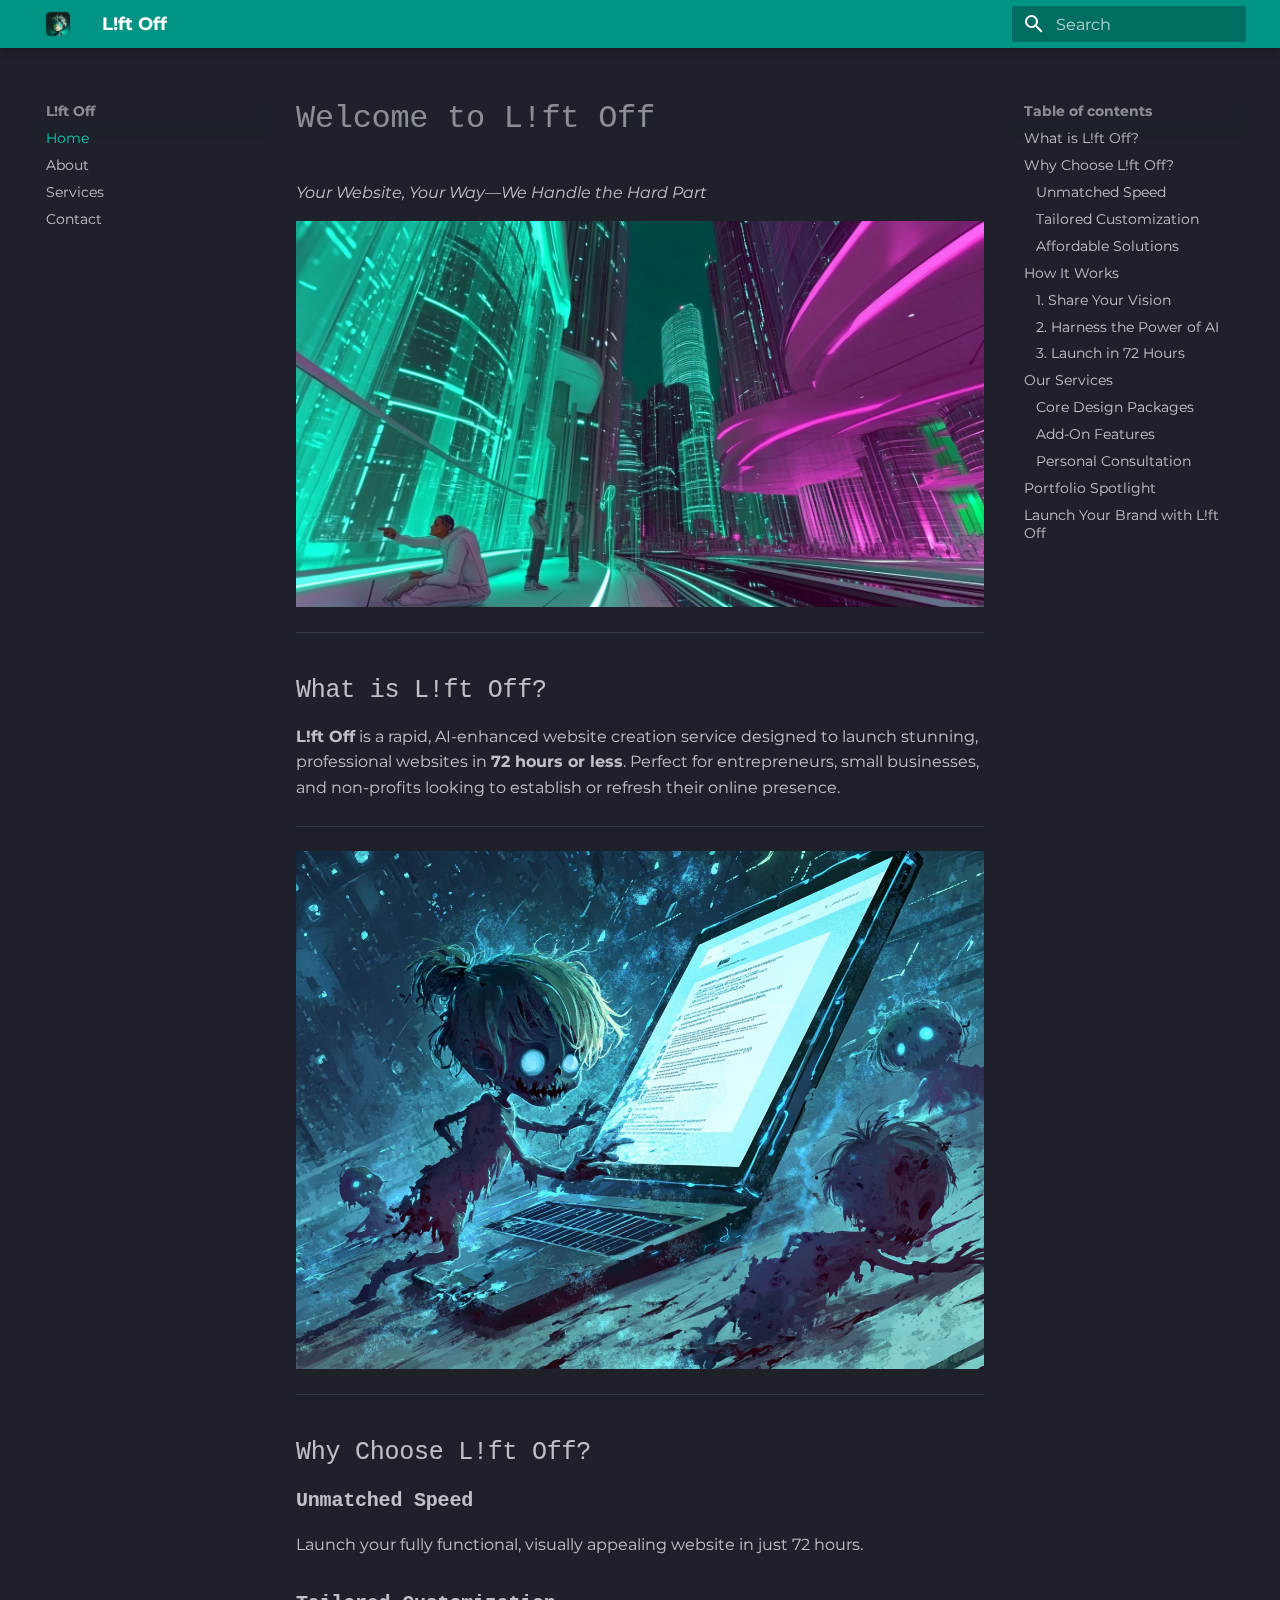
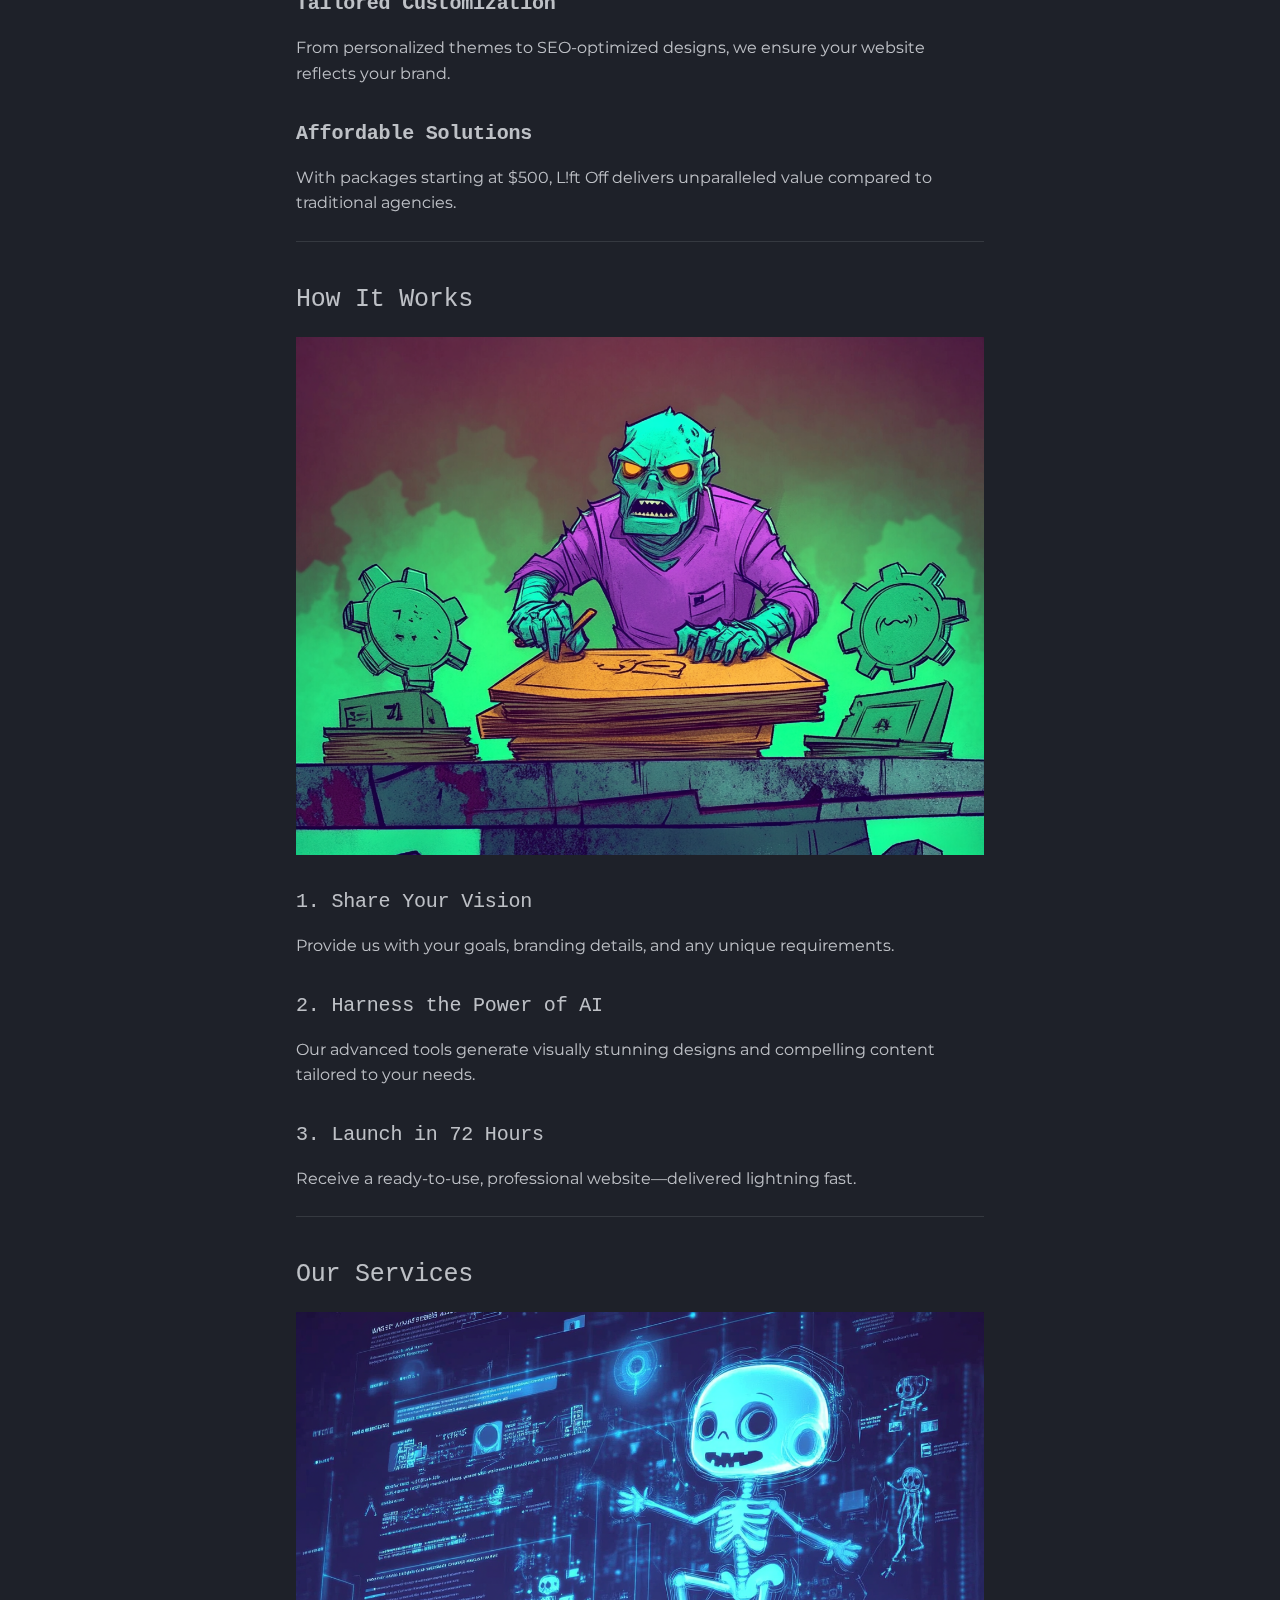
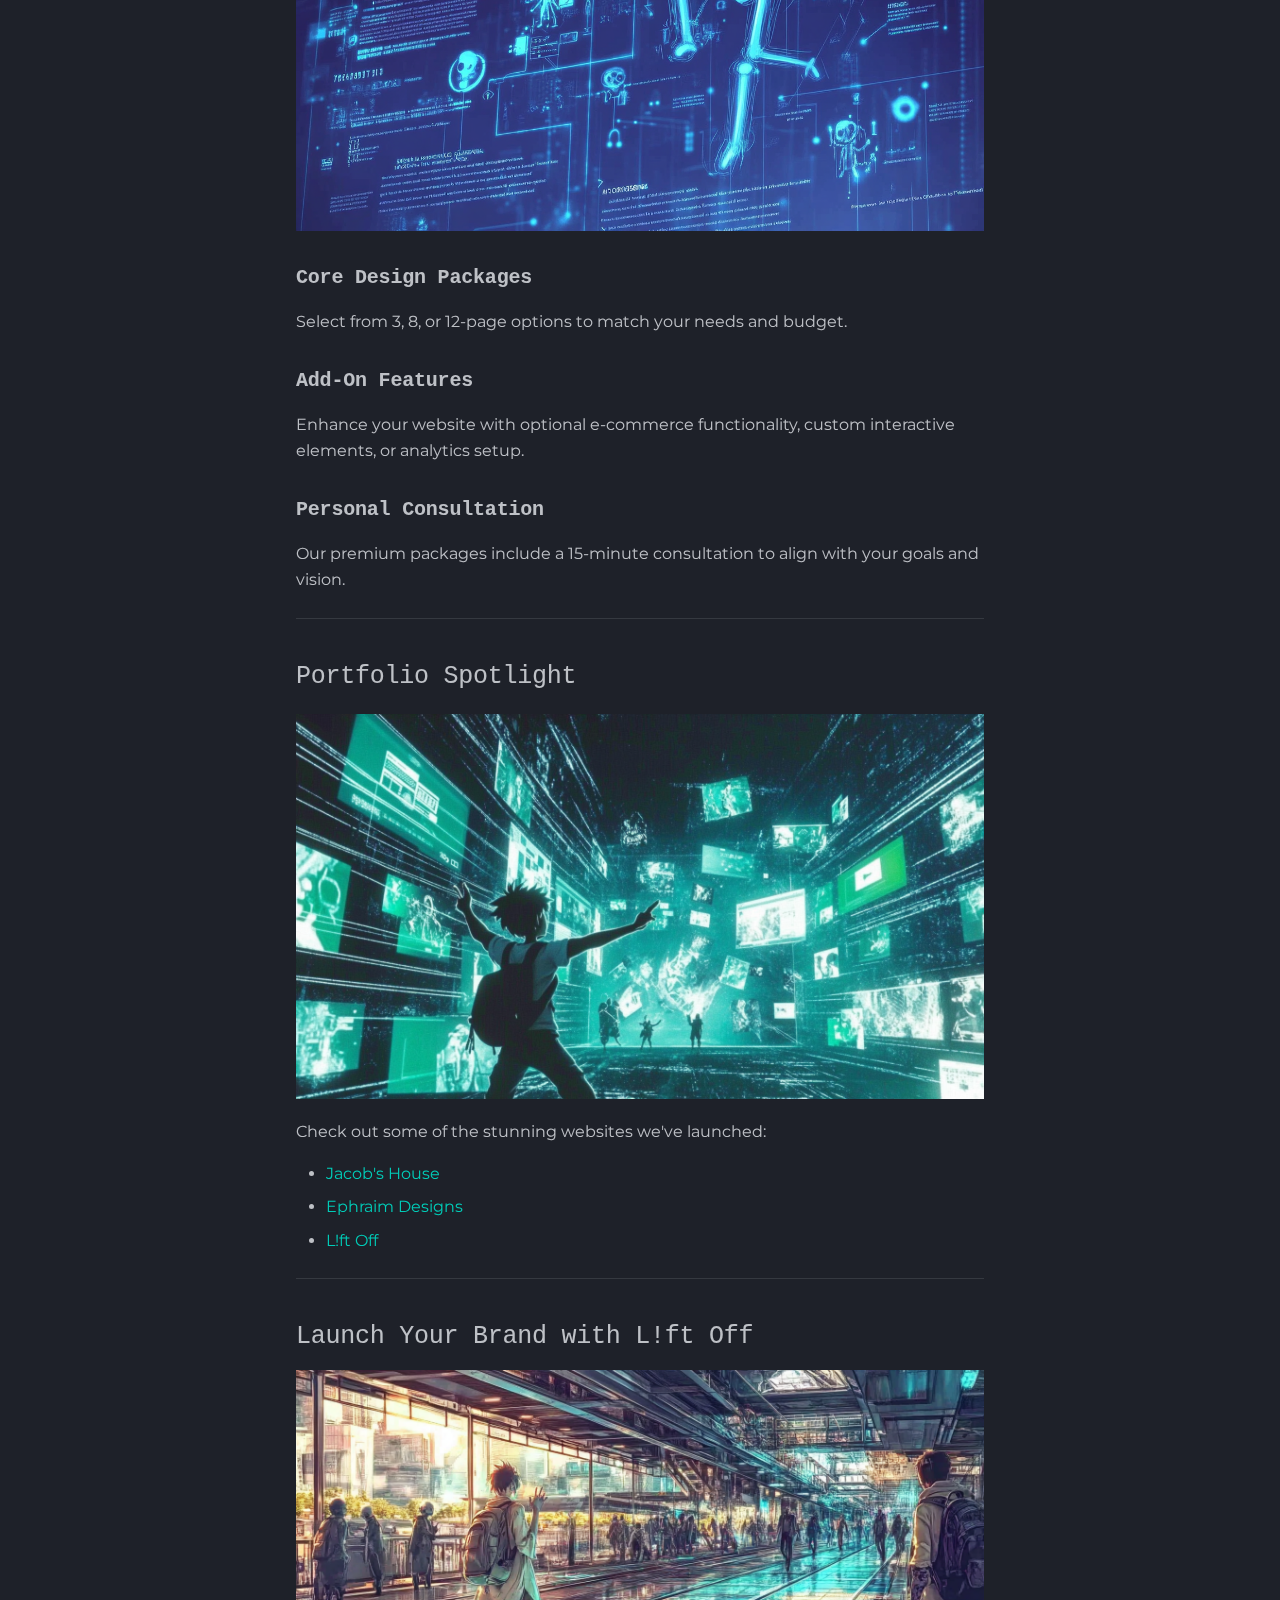
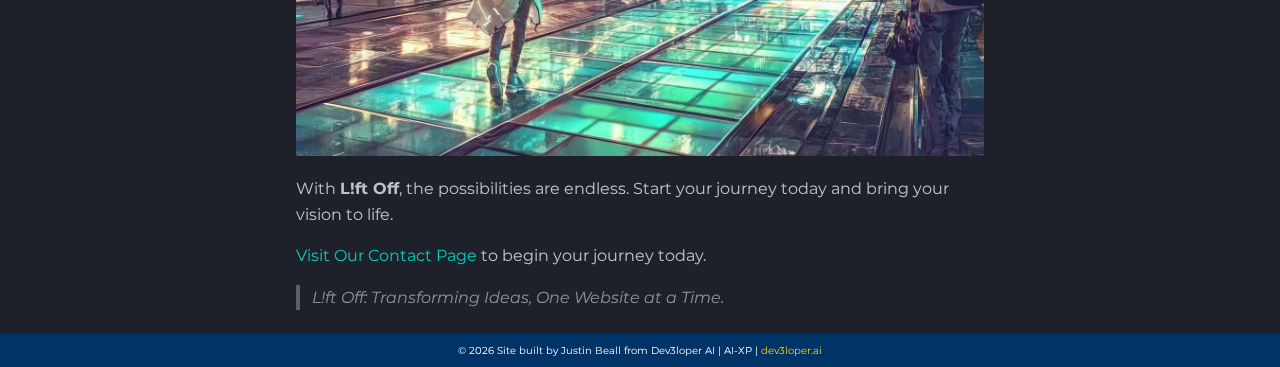
==== commit ab420aa7: "Deployed 4d50d7e with MkDocs version: 1.6.1" ====
--- a/index.html
+++ b/index.html
@@ -1 +1 @@
-<!doctype html><html class=no-js lang=en><meta charset=utf-8><meta content="width=device-width,initial-scale=1" name=viewport><meta content="AI-powered website creation delivering stunning results in 72 hours." name=description><meta content="Justin Beall" name=author><link href=https://dev3l.github.io/lift-off/ rel=canonical><link href=about/ rel=next><link href=images/favicon.png rel=icon><meta content="mkdocs-1.6.1, mkdocs-material-9.5.46" name=generator><title>Home - L!ft Off</title><link href=assets/stylesheets/main.6f8fc17f.min.css rel=stylesheet><link href=assets/stylesheets/palette.06af60db.min.css rel=stylesheet><link crossorigin href=https://fonts.gstatic.com rel=preconnect><link href="https://fonts.googleapis.com/css?family=Montserrat:300,300i,400,400i,700,700i%7CRoboto+Mono:400,400i,700,700i&display=fallback" rel=stylesheet><style>:root{--md-text-font:"Montserrat";--md-code-font:"Roboto Mono"}</style><link href=stylesheets/extra.css rel=stylesheet><script>__md_scope=new URL(".",location),__md_hash=e=>[...e].reduce(((e,_)=>(e<<5)-e+_.charCodeAt(0)),0),__md_get=(e,_=localStorage,t=__md_scope)=>JSON.parse(_.getItem(t.pathname+"."+e)),__md_set=(e,_,t=localStorage,a=__md_scope)=>{try{t.setItem(a.pathname+"."+e,JSON.stringify(_))}catch(e){}}</script><meta content=Home name=title><link href=https://cdnjs.cloudflare.com/ajax/libs/font-awesome/6.4.2/css/all.min.css rel=stylesheet><meta content="L!ft Off AI website creation fast website delivery professional websites Dev3loper AI custom website design website SEO" name=keywords><meta content=website property=og:type><meta content=https://dev3l.github.io/lift-off/ property=og:url><meta content=Home property=og:title><meta content="AI-powered website creation delivering stunning results in 72 hours." property=og:description><meta content=images/home/lift-off-hero.png property=og:image><meta content=summary_large_image property=twitter:card><meta content=https://dev3l.github.io/lift-off/ property=twitter:url><meta content=Home property=twitter:title><meta content="AI-powered website creation delivering stunning results in 72 hours." property=twitter:description><meta content=images/home/lift-off-hero.png property=twitter:image><script type=application/ld+json>{"@context": "https://schema.org", "@type": "Article", "headline": "Home", "image": ["images/home/lift-off-hero.png"], "datePublished": "2024-11-29 05:18:40 -0500", "dateModified": "2024-11-29 06:35:49 -0500", "author": [{"@type": "Organization", "name": "Ultralytics", "url": "https://ultralytics.com/"}], "abstract": "AI-powered website creation delivering stunning results in 72 hours."}</script><body data-md-color-accent=indigo data-md-color-primary=teal data-md-color-scheme=slate dir=ltr><input autocomplete=off class=md-toggle data-md-toggle=drawer id=__drawer type=checkbox><input autocomplete=off class=md-toggle data-md-toggle=search id=__search type=checkbox><label class=md-overlay for=__drawer></label><div data-md-component=skip><a class=md-skip href=#welcome-to-lft-off> Skip to content </a></div><div data-md-component=announce></div><header class="md-header md-header--shadow" data-md-component=header><nav class="md-header__inner md-grid" aria-label=Header><a aria-label="L!ft Off" class="md-header__button md-logo" title="L!ft Off" data-md-component=logo href=.> <img alt=logo src=images/logo.png> </a><label class="md-header__button md-icon" for=__drawer><svg viewbox="0 0 24 24" xmlns=http://www.w3.org/2000/svg><path d="M3 6h18v2H3zm0 5h18v2H3zm0 5h18v2H3z"></path></svg></label><div class=md-header__title data-md-component=header-title><div class=md-header__ellipsis><div class=md-header__topic><span class=md-ellipsis> L!ft Off </span></div><div class=md-header__topic data-md-component=header-topic><span class=md-ellipsis> Home </span></div></div></div><label class="md-header__button md-icon" for=__search><svg viewbox="0 0 24 24" xmlns=http://www.w3.org/2000/svg><path d="M9.5 3A6.5 6.5 0 0 1 16 9.5c0 1.61-.59 3.09-1.56 4.23l.27.27h.79l5 5-1.5 1.5-5-5v-.79l-.27-.27A6.52 6.52 0 0 1 9.5 16 6.5 6.5 0 0 1 3 9.5 6.5 6.5 0 0 1 9.5 3m0 2C7 5 5 7 5 9.5S7 14 9.5 14 14 12 14 9.5 12 5 9.5 5"></path></svg></label><div class=md-search data-md-component=search role=dialog><label class=md-search__overlay for=__search></label><div class=md-search__inner role=search><form class=md-search__form name=search><input aria-label=Search autocapitalize=off autocomplete=off autocorrect=off class=md-search__input data-md-component=search-query name=query placeholder=Search required spellcheck=false type=text><label class="md-search__icon md-icon" for=__search><svg viewbox="0 0 24 24" xmlns=http://www.w3.org/2000/svg><path d="M9.5 3A6.5 6.5 0 0 1 16 9.5c0 1.61-.59 3.09-1.56 4.23l.27.27h.79l5 5-1.5 1.5-5-5v-.79l-.27-.27A6.52 6.52 0 0 1 9.5 16 6.5 6.5 0 0 1 3 9.5 6.5 6.5 0 0 1 9.5 3m0 2C7 5 5 7 5 9.5S7 14 9.5 14 14 12 14 9.5 12 5 9.5 5"></path></svg> <svg viewbox="0 0 24 24" xmlns=http://www.w3.org/2000/svg><path d="M20 11v2H8l5.5 5.5-1.42 1.42L4.16 12l7.92-7.92L13.5 5.5 8 11z"></path></svg></label><nav aria-label=Search class=md-search__options><button class="md-search__icon md-icon" aria-label=Clear tabindex=-1 title=Clear type=reset><svg viewbox="0 0 24 24" xmlns=http://www.w3.org/2000/svg><path d="M19 6.41 17.59 5 12 10.59 6.41 5 5 6.41 10.59 12 5 17.59 6.41 19 12 13.41 17.59 19 19 17.59 13.41 12z"></path></svg></button></nav></form><div class=md-search__output><div class=md-search__scrollwrap data-md-scrollfix tabindex=0><div class=md-search-result data-md-component=search-result><div class=md-search-result__meta>Initializing search</div><ol class=md-search-result__list role=presentation></ol></div></div></div></div></div></nav></header><div class=md-container data-md-component=container><main class=md-main data-md-component=main><div class="md-main__inner md-grid"><div class="md-sidebar md-sidebar--primary" data-md-component=sidebar data-md-type=navigation><div class=md-sidebar__scrollwrap><div class=md-sidebar__inner><nav class="md-nav md-nav--primary" aria-label=Navigation data-md-level=0><label class=md-nav__title for=__drawer><a aria-label="L!ft Off" class="md-nav__button md-logo" title="L!ft Off" data-md-component=logo href=.> <img alt=logo src=images/logo.png> </a> L!ft Off</label><ul class=md-nav__list data-md-scrollfix><li class="md-nav__item md-nav__item--active"><input class="md-nav__toggle md-toggle" id=__toc type=checkbox> <label class="md-nav__link md-nav__link--active" for=__toc><span class=md-ellipsis> Home </span> <span class="md-nav__icon md-icon"></span></label> <a class="md-nav__link md-nav__link--active" href=.> <span class=md-ellipsis> Home </span> </a> <nav aria-label="Table of contents" class="md-nav md-nav--secondary"><label class=md-nav__title for=__toc><span class="md-nav__icon md-icon"></span> Table of contents</label><ul class=md-nav__list data-md-component=toc data-md-scrollfix><li class=md-nav__item><a class=md-nav__link href=#what-is-lft-off> <span class=md-ellipsis> What is L!ft Off? </span> </a><li class=md-nav__item><a class=md-nav__link href=#why-choose-lft-off> <span class=md-ellipsis> Why Choose L!ft Off? </span> </a> <nav aria-label="Why Choose L!ft Off?" class=md-nav><ul class=md-nav__list><li class=md-nav__item><a class=md-nav__link href=#unmatched-speed> <span class=md-ellipsis> Unmatched Speed </span> </a><li class=md-nav__item><a class=md-nav__link href=#tailored-customization> <span class=md-ellipsis> Tailored Customization </span> </a><li class=md-nav__item><a class=md-nav__link href=#affordable-solutions> <span class=md-ellipsis> Affordable Solutions </span> </a></ul></nav><li class=md-nav__item><a class=md-nav__link href=#how-it-works> <span class=md-ellipsis> How It Works </span> </a> <nav aria-label="How It Works" class=md-nav><ul class=md-nav__list><li class=md-nav__item><a class=md-nav__link href=#1-share-your-vision> <span class=md-ellipsis> 1. Share Your Vision </span> </a><li class=md-nav__item><a class=md-nav__link href=#2-harness-the-power-of-ai> <span class=md-ellipsis> 2. Harness the Power of AI </span> </a><li class=md-nav__item><a class=md-nav__link href=#3-launch-in-72-hours> <span class=md-ellipsis> 3. Launch in 72 Hours </span> </a></ul></nav><li class=md-nav__item><a class=md-nav__link href=#our-services> <span class=md-ellipsis> Our Services </span> </a> <nav aria-label="Our Services" class=md-nav><ul class=md-nav__list><li class=md-nav__item><a class=md-nav__link href=#core-design-packages> <span class=md-ellipsis> Core Design Packages </span> </a><li class=md-nav__item><a class=md-nav__link href=#add-on-features> <span class=md-ellipsis> Add-On Features </span> </a><li class=md-nav__item><a class=md-nav__link href=#personal-consultation> <span class=md-ellipsis> Personal Consultation </span> </a></ul></nav><li class=md-nav__item><a class=md-nav__link href=#portfolio-spotlight> <span class=md-ellipsis> Portfolio Spotlight </span> </a><li class=md-nav__item><a class=md-nav__link href=#launch-your-brand-with-lft-off> <span class=md-ellipsis> Launch Your Brand with L!ft Off </span> </a></ul></nav><li class=md-nav__item><a class=md-nav__link href=about/> <span class=md-ellipsis> About </span> </a><li class=md-nav__item><a class=md-nav__link href=services/> <span class=md-ellipsis> Services </span> </a><li class=md-nav__item><a class=md-nav__link href=contact/> <span class=md-ellipsis> Contact </span> </a></ul></nav></div></div></div><div class="md-sidebar md-sidebar--secondary" data-md-component=sidebar data-md-type=toc><div class=md-sidebar__scrollwrap><div class=md-sidebar__inner><nav aria-label="Table of contents" class="md-nav md-nav--secondary"><label class=md-nav__title for=__toc><span class="md-nav__icon md-icon"></span> Table of contents</label><ul class=md-nav__list data-md-component=toc data-md-scrollfix><li class=md-nav__item><a class=md-nav__link href=#what-is-lft-off> <span class=md-ellipsis> What is L!ft Off? </span> </a><li class=md-nav__item><a class=md-nav__link href=#why-choose-lft-off> <span class=md-ellipsis> Why Choose L!ft Off? </span> </a> <nav aria-label="Why Choose L!ft Off?" class=md-nav><ul class=md-nav__list><li class=md-nav__item><a class=md-nav__link href=#unmatched-speed> <span class=md-ellipsis> Unmatched Speed </span> </a><li class=md-nav__item><a class=md-nav__link href=#tailored-customization> <span class=md-ellipsis> Tailored Customization </span> </a><li class=md-nav__item><a class=md-nav__link href=#affordable-solutions> <span class=md-ellipsis> Affordable Solutions </span> </a></ul></nav><li class=md-nav__item><a class=md-nav__link href=#how-it-works> <span class=md-ellipsis> How It Works </span> </a> <nav aria-label="How It Works" class=md-nav><ul class=md-nav__list><li class=md-nav__item><a class=md-nav__link href=#1-share-your-vision> <span class=md-ellipsis> 1. Share Your Vision </span> </a><li class=md-nav__item><a class=md-nav__link href=#2-harness-the-power-of-ai> <span class=md-ellipsis> 2. Harness the Power of AI </span> </a><li class=md-nav__item><a class=md-nav__link href=#3-launch-in-72-hours> <span class=md-ellipsis> 3. Launch in 72 Hours </span> </a></ul></nav><li class=md-nav__item><a class=md-nav__link href=#our-services> <span class=md-ellipsis> Our Services </span> </a> <nav aria-label="Our Services" class=md-nav><ul class=md-nav__list><li class=md-nav__item><a class=md-nav__link href=#core-design-packages> <span class=md-ellipsis> Core Design Packages </span> </a><li class=md-nav__item><a class=md-nav__link href=#add-on-features> <span class=md-ellipsis> Add-On Features </span> </a><li class=md-nav__item><a class=md-nav__link href=#personal-consultation> <span class=md-ellipsis> Personal Consultation </span> </a></ul></nav><li class=md-nav__item><a class=md-nav__link href=#portfolio-spotlight> <span class=md-ellipsis> Portfolio Spotlight </span> </a><li class=md-nav__item><a class=md-nav__link href=#launch-your-brand-with-lft-off> <span class=md-ellipsis> Launch Your Brand with L!ft Off </span> </a></ul></nav></div></div></div><div class=md-content data-md-component=content><article class="md-content__inner md-typeset"><h1 id=welcome-to-lft-off>Welcome to <strong>L!ft Off</strong><a title="Permanent link" class=headerlink href=#welcome-to-lft-off>¶</a></h1><p><em>Your Website, Your Way—We Handle the Hard Part</em><p><img alt="A futuristic glowing pathway leading to a digital skyline, representing L!ft Off's speed and professionalism in website creation" style="width:100%;max-width:1000px;margin:auto auto 20px;display:block" src=images/home/lift-off-hero.png><hr><h2 id=what-is-lft-off><strong>What is L!ft Off?</strong><a title="Permanent link" class=headerlink href=#what-is-lft-off>¶</a></h2><p><strong>L!ft Off</strong> is a rapid, AI-enhanced website creation service designed to launch stunning, professional websites in <strong>72 hours or less</strong>. Perfect for entrepreneurs, small businesses, and non-profits looking to establish or refresh their online presence.<hr><p><img alt="A glowing digital website screen surrounded by anime-style zombie hands symbolizing speed and creativity in website design" style="width:100%;max-width:800px;margin:20px auto;display:block" src=images/home/lift-off-intro.png><hr><h2 id=why-choose-lft-off><strong>Why Choose L!ft Off?</strong><a title="Permanent link" class=headerlink href=#why-choose-lft-off>¶</a></h2><h3 id=unmatched-speed><strong>Unmatched Speed</strong><a title="Permanent link" class=headerlink href=#unmatched-speed>¶</a></h3><p>Launch your fully functional, visually appealing website in just 72 hours.<h3 id=tailored-customization><strong>Tailored Customization</strong><a title="Permanent link" class=headerlink href=#tailored-customization>¶</a></h3><p>From personalized themes to SEO-optimized designs, we ensure your website reflects your brand.<h3 id=affordable-solutions><strong>Affordable Solutions</strong><a title="Permanent link" class=headerlink href=#affordable-solutions>¶</a></h3><p>With packages starting at $500, L!ft Off delivers unparalleled value compared to traditional agencies.<hr><h2 id=how-it-works><strong>How It Works</strong><a title="Permanent link" class=headerlink href=#how-it-works>¶</a></h2><p><img alt="A futuristic AI-powered workflow with glowing green and blue elements representing efficiency and technology in website creation" style="width:100%;max-width:800px;margin:20px auto;display:block" src=images/home/lift-off-process.png><h3 id=1-share-your-vision>1. Share Your Vision<a title="Permanent link" class=headerlink href=#1-share-your-vision>¶</a></h3><p>Provide us with your goals, branding details, and any unique requirements.<h3 id=2-harness-the-power-of-ai>2. Harness the Power of AI<a title="Permanent link" class=headerlink href=#2-harness-the-power-of-ai>¶</a></h3><p>Our advanced tools generate visually stunning designs and compelling content tailored to your needs.<h3 id=3-launch-in-72-hours>3. Launch in 72 Hours<a title="Permanent link" class=headerlink href=#3-launch-in-72-hours>¶</a></h3><p>Receive a ready-to-use, professional website—delivered lightning fast.<hr><h2 id=our-services><strong>Our Services</strong><a title="Permanent link" class=headerlink href=#our-services>¶</a></h2><p><img alt="A colorful cartoonish infographic showing website packages and customization options, emphasizing flexibility and creativity" style="width:100%;max-width:800px;margin:20px auto;display:block" src=images/home/lift-off-services.png><h3 id=core-design-packages><strong>Core Design Packages</strong><a title="Permanent link" class=headerlink href=#core-design-packages>¶</a></h3><p>Select from 3, 8, or 12-page options to match your needs and budget.<h3 id=add-on-features><strong>Add-On Features</strong><a title="Permanent link" class=headerlink href=#add-on-features>¶</a></h3><p>Enhance your website with optional e-commerce functionality, custom interactive elements, or analytics setup.<h3 id=personal-consultation><strong>Personal Consultation</strong><a title="Permanent link" class=headerlink href=#personal-consultation>¶</a></h3><p>Our premium packages include a 15-minute consultation to align with your goals and vision.<hr><h2 id=portfolio-spotlight><strong>Portfolio Spotlight</strong><a title="Permanent link" class=headerlink href=#portfolio-spotlight>¶</a></h2><p><img alt="Portfolio preview showcasing completed websites with glowing green and blue effects, cartoonish characters highlighting the creativity behind each project" style="width:100%;max-width:800px;margin:20px auto;display:block" src=images/home/lift-off-portfolio.png><p>Check out some of the stunning websites we've launched:<ul><li><a href=https://dev3l.github.io/jacobs-house/>Jacob's House</a><li><a href=https://dev3l.github.io/ephraim-designs/>Ephraim Designs</a></ul><hr><h2 id=launch-your-brand-with-lft-off><strong>Launch Your Brand with L!ft Off</strong><a title="Permanent link" class=headerlink href=#launch-your-brand-with-lft-off>¶</a></h2><p><img alt="A glowing digital pathway representing transformation with L!ft Off" style="width:100%;max-width:800px;margin:auto auto 20px;display:block" src=../images/cta-pathway.png><p>With <strong>L!ft Off</strong>, the possibilities are endless. Start your journey today and bring your vision to life.<blockquote><p><em>L!ft Off: Transforming Ideas, One Website at a Time.</em></blockquote><div class=share-buttons><button class="share-button hover-item" onclick="window.open('https://twitter.com/intent/tweet?url=https://dev3l.github.io/lift-off/', 'TwitterShare', 'width=550,height=680,menubar=no,toolbar=no'); return false;"><i class="fa-brands fa-x-twitter"></i> Tweet</button><button class="share-button hover-item linkedin" onclick="window.open('https://www.linkedin.com/shareArticle?url=https://dev3l.github.io/lift-off/', 'LinkedinShare', 'width=550,height=730,menubar=no,toolbar=no'); return false;"><i class="fa-brands fa-linkedin-in"></i> Share</button></div></article></div><script>var target=document.getElementById(location.hash.slice(1));target&&target.name&&(target.checked=target.name.startsWith("__tabbed_"))</script></div></main><footer class=md-footer><div class="md-footer-meta md-typeset"><div class="md-footer-meta__inner md-grid"><div class=md-copyright>Made with <a href=https://squidfunk.github.io/mkdocs-material/ rel=noopener target=_blank> Material for MkDocs </a></div></div></div></footer></div><div class=md-dialog data-md-component=dialog><div class="md-dialog__inner md-typeset"></div></div><script id=__config type=application/json>{"base": ".", "features": [], "search": "assets/javascripts/workers/search.6ce7567c.min.js", "translations": {"clipboard.copied": "Copied to clipboard", "clipboard.copy": "Copy to clipboard", "search.result.more.one": "1 more on this page", "search.result.more.other": "# more on this page", "search.result.none": "No matching documents", "search.result.one": "1 matching document", "search.result.other": "# matching documents", "search.result.placeholder": "Type to start searching", "search.result.term.missing": "Missing", "select.version": "Select version"}}</script><script src=assets/javascripts/bundle.83f73b43.min.js></script><script src=overrides/footer.js></script>+<!doctype html><html class=no-js lang=en><meta charset=utf-8><meta content="width=device-width,initial-scale=1" name=viewport><meta content="AI-powered website creation delivering stunning results in 72 hours." name=description><meta content="Justin Beall" name=author><link href=https://dev3l.github.io/lift-off/ rel=canonical><link href=about/ rel=next><link href=images/favicon.png rel=icon><meta content="mkdocs-1.6.1, mkdocs-material-9.5.46" name=generator><title>Home - L!ft Off</title><link href=assets/stylesheets/main.6f8fc17f.min.css rel=stylesheet><link href=assets/stylesheets/palette.06af60db.min.css rel=stylesheet><link crossorigin href=https://fonts.gstatic.com rel=preconnect><link href="https://fonts.googleapis.com/css?family=Montserrat:300,300i,400,400i,700,700i%7CRoboto+Mono:400,400i,700,700i&display=fallback" rel=stylesheet><style>:root{--md-text-font:"Montserrat";--md-code-font:"Roboto Mono"}</style><link href=stylesheets/extra.css rel=stylesheet><script>__md_scope=new URL(".",location),__md_hash=e=>[...e].reduce(((e,_)=>(e<<5)-e+_.charCodeAt(0)),0),__md_get=(e,_=localStorage,t=__md_scope)=>JSON.parse(_.getItem(t.pathname+"."+e)),__md_set=(e,_,t=localStorage,a=__md_scope)=>{try{t.setItem(a.pathname+"."+e,JSON.stringify(_))}catch(e){}}</script><meta content=Home name=title><link href=https://cdnjs.cloudflare.com/ajax/libs/font-awesome/6.4.2/css/all.min.css rel=stylesheet><meta content="L!ft Off AI website creation fast website delivery professional websites Dev3loper AI custom website design website SEO" name=keywords><meta content=website property=og:type><meta content=https://dev3l.github.io/lift-off/ property=og:url><meta content=Home property=og:title><meta content="AI-powered website creation delivering stunning results in 72 hours." property=og:description><meta content=images/home/lift-off-hero.png property=og:image><meta content=summary_large_image property=twitter:card><meta content=https://dev3l.github.io/lift-off/ property=twitter:url><meta content=Home property=twitter:title><meta content="AI-powered website creation delivering stunning results in 72 hours." property=twitter:description><meta content=images/home/lift-off-hero.png property=twitter:image><script type=application/ld+json>{"@context": "https://schema.org", "@type": "Article", "headline": "Home", "image": ["images/home/lift-off-hero.png"], "datePublished": "2024-11-29 05:18:40 -0500", "dateModified": "2024-11-29 07:05:20 -0500", "author": [{"@type": "Organization", "name": "Ultralytics", "url": "https://ultralytics.com/"}], "abstract": "AI-powered website creation delivering stunning results in 72 hours."}</script><body data-md-color-accent=indigo data-md-color-primary=teal data-md-color-scheme=slate dir=ltr><input autocomplete=off class=md-toggle data-md-toggle=drawer id=__drawer type=checkbox><input autocomplete=off class=md-toggle data-md-toggle=search id=__search type=checkbox><label class=md-overlay for=__drawer></label><div data-md-component=skip><a class=md-skip href=#welcome-to-lft-off> Skip to content </a></div><div data-md-component=announce></div><header class="md-header md-header--shadow" data-md-component=header><nav class="md-header__inner md-grid" aria-label=Header><a aria-label="L!ft Off" class="md-header__button md-logo" title="L!ft Off" data-md-component=logo href=.> <img alt=logo src=images/logo.png> </a><label class="md-header__button md-icon" for=__drawer><svg viewbox="0 0 24 24" xmlns=http://www.w3.org/2000/svg><path d="M3 6h18v2H3zm0 5h18v2H3zm0 5h18v2H3z"></path></svg></label><div class=md-header__title data-md-component=header-title><div class=md-header__ellipsis><div class=md-header__topic><span class=md-ellipsis> L!ft Off </span></div><div class=md-header__topic data-md-component=header-topic><span class=md-ellipsis> Home </span></div></div></div><label class="md-header__button md-icon" for=__search><svg viewbox="0 0 24 24" xmlns=http://www.w3.org/2000/svg><path d="M9.5 3A6.5 6.5 0 0 1 16 9.5c0 1.61-.59 3.09-1.56 4.23l.27.27h.79l5 5-1.5 1.5-5-5v-.79l-.27-.27A6.52 6.52 0 0 1 9.5 16 6.5 6.5 0 0 1 3 9.5 6.5 6.5 0 0 1 9.5 3m0 2C7 5 5 7 5 9.5S7 14 9.5 14 14 12 14 9.5 12 5 9.5 5"></path></svg></label><div class=md-search data-md-component=search role=dialog><label class=md-search__overlay for=__search></label><div class=md-search__inner role=search><form class=md-search__form name=search><input aria-label=Search autocapitalize=off autocomplete=off autocorrect=off class=md-search__input data-md-component=search-query name=query placeholder=Search required spellcheck=false type=text><label class="md-search__icon md-icon" for=__search><svg viewbox="0 0 24 24" xmlns=http://www.w3.org/2000/svg><path d="M9.5 3A6.5 6.5 0 0 1 16 9.5c0 1.61-.59 3.09-1.56 4.23l.27.27h.79l5 5-1.5 1.5-5-5v-.79l-.27-.27A6.52 6.52 0 0 1 9.5 16 6.5 6.5 0 0 1 3 9.5 6.5 6.5 0 0 1 9.5 3m0 2C7 5 5 7 5 9.5S7 14 9.5 14 14 12 14 9.5 12 5 9.5 5"></path></svg> <svg viewbox="0 0 24 24" xmlns=http://www.w3.org/2000/svg><path d="M20 11v2H8l5.5 5.5-1.42 1.42L4.16 12l7.92-7.92L13.5 5.5 8 11z"></path></svg></label><nav aria-label=Search class=md-search__options><button class="md-search__icon md-icon" aria-label=Clear tabindex=-1 title=Clear type=reset><svg viewbox="0 0 24 24" xmlns=http://www.w3.org/2000/svg><path d="M19 6.41 17.59 5 12 10.59 6.41 5 5 6.41 10.59 12 5 17.59 6.41 19 12 13.41 17.59 19 19 17.59 13.41 12z"></path></svg></button></nav></form><div class=md-search__output><div class=md-search__scrollwrap data-md-scrollfix tabindex=0><div class=md-search-result data-md-component=search-result><div class=md-search-result__meta>Initializing search</div><ol class=md-search-result__list role=presentation></ol></div></div></div></div></div></nav></header><div class=md-container data-md-component=container><main class=md-main data-md-component=main><div class="md-main__inner md-grid"><div class="md-sidebar md-sidebar--primary" data-md-component=sidebar data-md-type=navigation><div class=md-sidebar__scrollwrap><div class=md-sidebar__inner><nav class="md-nav md-nav--primary" aria-label=Navigation data-md-level=0><label class=md-nav__title for=__drawer><a aria-label="L!ft Off" class="md-nav__button md-logo" title="L!ft Off" data-md-component=logo href=.> <img alt=logo src=images/logo.png> </a> L!ft Off</label><ul class=md-nav__list data-md-scrollfix><li class="md-nav__item md-nav__item--active"><input class="md-nav__toggle md-toggle" id=__toc type=checkbox> <label class="md-nav__link md-nav__link--active" for=__toc><span class=md-ellipsis> Home </span> <span class="md-nav__icon md-icon"></span></label> <a class="md-nav__link md-nav__link--active" href=.> <span class=md-ellipsis> Home </span> </a> <nav aria-label="Table of contents" class="md-nav md-nav--secondary"><label class=md-nav__title for=__toc><span class="md-nav__icon md-icon"></span> Table of contents</label><ul class=md-nav__list data-md-component=toc data-md-scrollfix><li class=md-nav__item><a class=md-nav__link href=#what-is-lft-off> <span class=md-ellipsis> What is L!ft Off? </span> </a><li class=md-nav__item><a class=md-nav__link href=#why-choose-lft-off> <span class=md-ellipsis> Why Choose L!ft Off? </span> </a> <nav aria-label="Why Choose L!ft Off?" class=md-nav><ul class=md-nav__list><li class=md-nav__item><a class=md-nav__link href=#unmatched-speed> <span class=md-ellipsis> Unmatched Speed </span> </a><li class=md-nav__item><a class=md-nav__link href=#tailored-customization> <span class=md-ellipsis> Tailored Customization </span> </a><li class=md-nav__item><a class=md-nav__link href=#affordable-solutions> <span class=md-ellipsis> Affordable Solutions </span> </a></ul></nav><li class=md-nav__item><a class=md-nav__link href=#how-it-works> <span class=md-ellipsis> How It Works </span> </a> <nav aria-label="How It Works" class=md-nav><ul class=md-nav__list><li class=md-nav__item><a class=md-nav__link href=#1-share-your-vision> <span class=md-ellipsis> 1. Share Your Vision </span> </a><li class=md-nav__item><a class=md-nav__link href=#2-harness-the-power-of-ai> <span class=md-ellipsis> 2. Harness the Power of AI </span> </a><li class=md-nav__item><a class=md-nav__link href=#3-launch-in-72-hours> <span class=md-ellipsis> 3. Launch in 72 Hours </span> </a></ul></nav><li class=md-nav__item><a class=md-nav__link href=#our-services> <span class=md-ellipsis> Our Services </span> </a> <nav aria-label="Our Services" class=md-nav><ul class=md-nav__list><li class=md-nav__item><a class=md-nav__link href=#core-design-packages> <span class=md-ellipsis> Core Design Packages </span> </a><li class=md-nav__item><a class=md-nav__link href=#add-on-features> <span class=md-ellipsis> Add-On Features </span> </a><li class=md-nav__item><a class=md-nav__link href=#personal-consultation> <span class=md-ellipsis> Personal Consultation </span> </a></ul></nav><li class=md-nav__item><a class=md-nav__link href=#portfolio-spotlight> <span class=md-ellipsis> Portfolio Spotlight </span> </a><li class=md-nav__item><a class=md-nav__link href=#launch-your-brand-with-lft-off> <span class=md-ellipsis> Launch Your Brand with L!ft Off </span> </a></ul></nav><li class=md-nav__item><a class=md-nav__link href=about/> <span class=md-ellipsis> About </span> </a><li class=md-nav__item><a class=md-nav__link href=services/> <span class=md-ellipsis> Services </span> </a><li class=md-nav__item><a class=md-nav__link href=contact/> <span class=md-ellipsis> Contact </span> </a></ul></nav></div></div></div><div class="md-sidebar md-sidebar--secondary" data-md-component=sidebar data-md-type=toc><div class=md-sidebar__scrollwrap><div class=md-sidebar__inner><nav aria-label="Table of contents" class="md-nav md-nav--secondary"><label class=md-nav__title for=__toc><span class="md-nav__icon md-icon"></span> Table of contents</label><ul class=md-nav__list data-md-component=toc data-md-scrollfix><li class=md-nav__item><a class=md-nav__link href=#what-is-lft-off> <span class=md-ellipsis> What is L!ft Off? </span> </a><li class=md-nav__item><a class=md-nav__link href=#why-choose-lft-off> <span class=md-ellipsis> Why Choose L!ft Off? </span> </a> <nav aria-label="Why Choose L!ft Off?" class=md-nav><ul class=md-nav__list><li class=md-nav__item><a class=md-nav__link href=#unmatched-speed> <span class=md-ellipsis> Unmatched Speed </span> </a><li class=md-nav__item><a class=md-nav__link href=#tailored-customization> <span class=md-ellipsis> Tailored Customization </span> </a><li class=md-nav__item><a class=md-nav__link href=#affordable-solutions> <span class=md-ellipsis> Affordable Solutions </span> </a></ul></nav><li class=md-nav__item><a class=md-nav__link href=#how-it-works> <span class=md-ellipsis> How It Works </span> </a> <nav aria-label="How It Works" class=md-nav><ul class=md-nav__list><li class=md-nav__item><a class=md-nav__link href=#1-share-your-vision> <span class=md-ellipsis> 1. Share Your Vision </span> </a><li class=md-nav__item><a class=md-nav__link href=#2-harness-the-power-of-ai> <span class=md-ellipsis> 2. Harness the Power of AI </span> </a><li class=md-nav__item><a class=md-nav__link href=#3-launch-in-72-hours> <span class=md-ellipsis> 3. Launch in 72 Hours </span> </a></ul></nav><li class=md-nav__item><a class=md-nav__link href=#our-services> <span class=md-ellipsis> Our Services </span> </a> <nav aria-label="Our Services" class=md-nav><ul class=md-nav__list><li class=md-nav__item><a class=md-nav__link href=#core-design-packages> <span class=md-ellipsis> Core Design Packages </span> </a><li class=md-nav__item><a class=md-nav__link href=#add-on-features> <span class=md-ellipsis> Add-On Features </span> </a><li class=md-nav__item><a class=md-nav__link href=#personal-consultation> <span class=md-ellipsis> Personal Consultation </span> </a></ul></nav><li class=md-nav__item><a class=md-nav__link href=#portfolio-spotlight> <span class=md-ellipsis> Portfolio Spotlight </span> </a><li class=md-nav__item><a class=md-nav__link href=#launch-your-brand-with-lft-off> <span class=md-ellipsis> Launch Your Brand with L!ft Off </span> </a></ul></nav></div></div></div><div class=md-content data-md-component=content><article class="md-content__inner md-typeset"><h1 id=welcome-to-lft-off>Welcome to <strong>L!ft Off</strong><a title="Permanent link" class=headerlink href=#welcome-to-lft-off>¶</a></h1><p><em>Your Website, Your Way—We Handle the Hard Part</em><p><img alt="A futuristic glowing pathway leading to a digital skyline, representing L!ft Off's speed and professionalism in website creation" style="width:100%;max-width:1000px;margin:auto auto 20px;display:block" src=images/home/lift-off-hero.png><hr><h2 id=what-is-lft-off><strong>What is L!ft Off?</strong><a title="Permanent link" class=headerlink href=#what-is-lft-off>¶</a></h2><p><strong>L!ft Off</strong> is a rapid, AI-enhanced website creation service designed to launch stunning, professional websites in <strong>72 hours or less</strong>. Perfect for entrepreneurs, small businesses, and non-profits looking to establish or refresh their online presence.<hr><p><img alt="A glowing digital website screen surrounded by anime-style zombie hands symbolizing speed and creativity in website design" style="width:100%;max-width:800px;margin:20px auto;display:block" src=images/home/lift-off-intro.png><hr><h2 id=why-choose-lft-off><strong>Why Choose L!ft Off?</strong><a title="Permanent link" class=headerlink href=#why-choose-lft-off>¶</a></h2><h3 id=unmatched-speed><strong>Unmatched Speed</strong><a title="Permanent link" class=headerlink href=#unmatched-speed>¶</a></h3><p>Launch your fully functional, visually appealing website in just 72 hours.<h3 id=tailored-customization><strong>Tailored Customization</strong><a title="Permanent link" class=headerlink href=#tailored-customization>¶</a></h3><p>From personalized themes to SEO-optimized designs, we ensure your website reflects your brand.<h3 id=affordable-solutions><strong>Affordable Solutions</strong><a title="Permanent link" class=headerlink href=#affordable-solutions>¶</a></h3><p>With packages starting at $500, L!ft Off delivers unparalleled value compared to traditional agencies.<hr><h2 id=how-it-works><strong>How It Works</strong><a title="Permanent link" class=headerlink href=#how-it-works>¶</a></h2><p><img alt="A futuristic AI-powered workflow with glowing green and blue elements representing efficiency and technology in website creation" style="width:100%;max-width:800px;margin:20px auto;display:block" src=images/home/lift-off-process.png><h3 id=1-share-your-vision>1. Share Your Vision<a title="Permanent link" class=headerlink href=#1-share-your-vision>¶</a></h3><p>Provide us with your goals, branding details, and any unique requirements.<h3 id=2-harness-the-power-of-ai>2. Harness the Power of AI<a title="Permanent link" class=headerlink href=#2-harness-the-power-of-ai>¶</a></h3><p>Our advanced tools generate visually stunning designs and compelling content tailored to your needs.<h3 id=3-launch-in-72-hours>3. Launch in 72 Hours<a title="Permanent link" class=headerlink href=#3-launch-in-72-hours>¶</a></h3><p>Receive a ready-to-use, professional website—delivered lightning fast.<hr><h2 id=our-services><strong>Our Services</strong><a title="Permanent link" class=headerlink href=#our-services>¶</a></h2><p><img alt="A colorful cartoonish infographic showing website packages and customization options, emphasizing flexibility and creativity" style="width:100%;max-width:800px;margin:20px auto;display:block" src=images/home/lift-off-services.png><h3 id=core-design-packages><strong>Core Design Packages</strong><a title="Permanent link" class=headerlink href=#core-design-packages>¶</a></h3><p>Select from 3, 8, or 12-page options to match your needs and budget.<h3 id=add-on-features><strong>Add-On Features</strong><a title="Permanent link" class=headerlink href=#add-on-features>¶</a></h3><p>Enhance your website with optional e-commerce functionality, custom interactive elements, or analytics setup.<h3 id=personal-consultation><strong>Personal Consultation</strong><a title="Permanent link" class=headerlink href=#personal-consultation>¶</a></h3><p>Our premium packages include a 15-minute consultation to align with your goals and vision.<hr><h2 id=portfolio-spotlight><strong>Portfolio Spotlight</strong><a title="Permanent link" class=headerlink href=#portfolio-spotlight>¶</a></h2><p><img alt="Portfolio preview showcasing completed websites with glowing green and blue effects, cartoonish characters highlighting the creativity behind each project" style="width:100%;max-width:800px;margin:20px auto;display:block" src=images/home/lift-off-portfolio.png><p>Check out some of the stunning websites we've launched:<ul><li><a href=https://dev3l.github.io/jacobs-house/>Jacob's House</a><li><a href=https://dev3l.github.io/ephraim-designs/>Ephraim Designs</a><li><a href=https://dev3l.github.io/lift-off/>L!ft Off</a></ul><hr><h2 id=launch-your-brand-with-lft-off><strong>Launch Your Brand with L!ft Off</strong><a title="Permanent link" class=headerlink href=#launch-your-brand-with-lft-off>¶</a></h2><p><img alt="A glowing digital pathway representing transformation with L!ft Off" style="width:100%;max-width:800px;margin:auto auto 20px;display:block" src=images/cta-pathway.png><p>With <strong>L!ft Off</strong>, the possibilities are endless. Start your journey today and bring your vision to life.<p><a href=contact/>Visit Our Contact Page</a> to begin your journey today.<blockquote><p><em>L!ft Off: Transforming Ideas, One Website at a Time.</em></blockquote><div class=share-buttons><button class="share-button hover-item" onclick="window.open('https://twitter.com/intent/tweet?url=https://dev3l.github.io/lift-off/', 'TwitterShare', 'width=550,height=680,menubar=no,toolbar=no'); return false;"><i class="fa-brands fa-x-twitter"></i> Tweet</button><button class="share-button hover-item linkedin" onclick="window.open('https://www.linkedin.com/shareArticle?url=https://dev3l.github.io/lift-off/', 'LinkedinShare', 'width=550,height=730,menubar=no,toolbar=no'); return false;"><i class="fa-brands fa-linkedin-in"></i> Share</button></div></article></div><script>var target=document.getElementById(location.hash.slice(1));target&&target.name&&(target.checked=target.name.startsWith("__tabbed_"))</script></div></main><footer class=md-footer><div class="md-footer-meta md-typeset"><div class="md-footer-meta__inner md-grid"><div class=md-copyright>Made with <a href=https://squidfunk.github.io/mkdocs-material/ rel=noopener target=_blank> Material for MkDocs </a></div></div></div></footer></div><div class=md-dialog data-md-component=dialog><div class="md-dialog__inner md-typeset"></div></div><script id=__config type=application/json>{"base": ".", "features": [], "search": "assets/javascripts/workers/search.6ce7567c.min.js", "translations": {"clipboard.copied": "Copied to clipboard", "clipboard.copy": "Copy to clipboard", "search.result.more.one": "1 more on this page", "search.result.more.other": "# more on this page", "search.result.none": "No matching documents", "search.result.one": "1 matching document", "search.result.other": "# matching documents", "search.result.placeholder": "Type to start searching", "search.result.term.missing": "Missing", "select.version": "Select version"}}</script><script src=assets/javascripts/bundle.83f73b43.min.js></script><script src=overrides/footer.js></script>